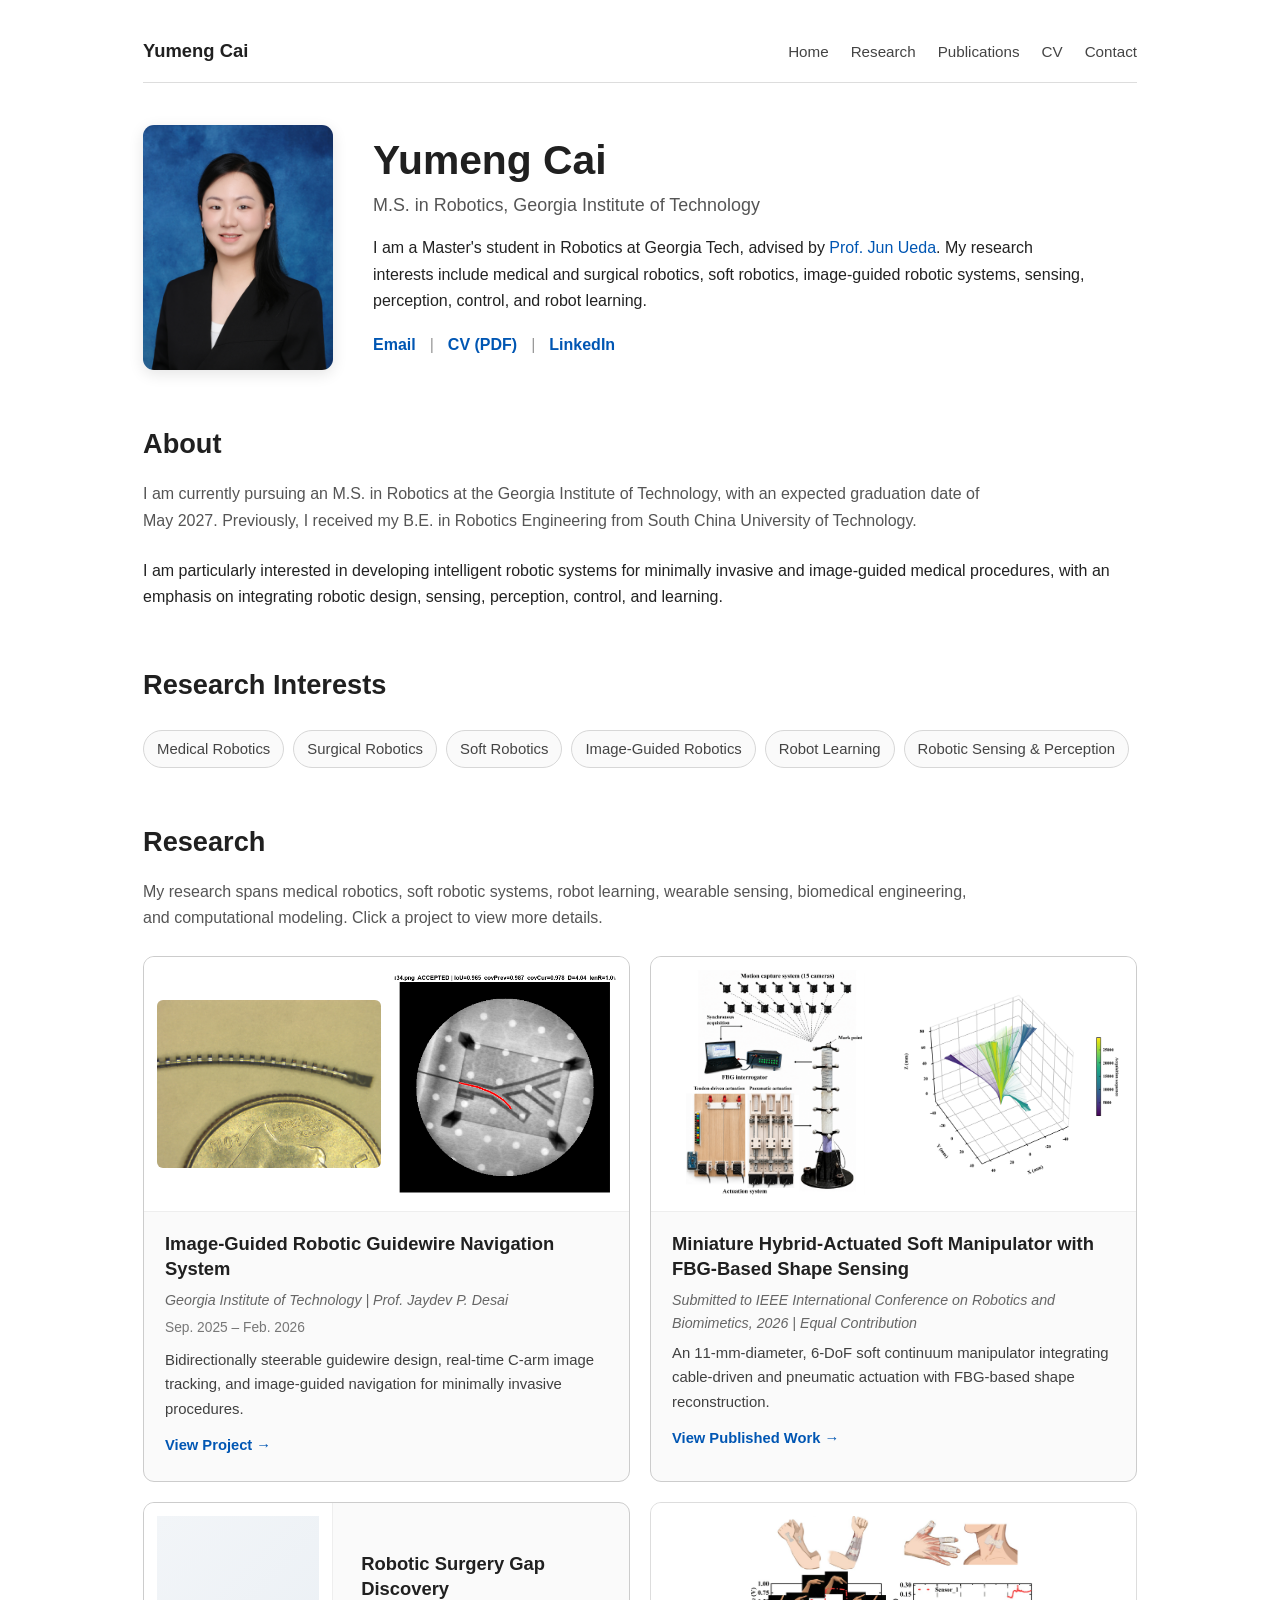
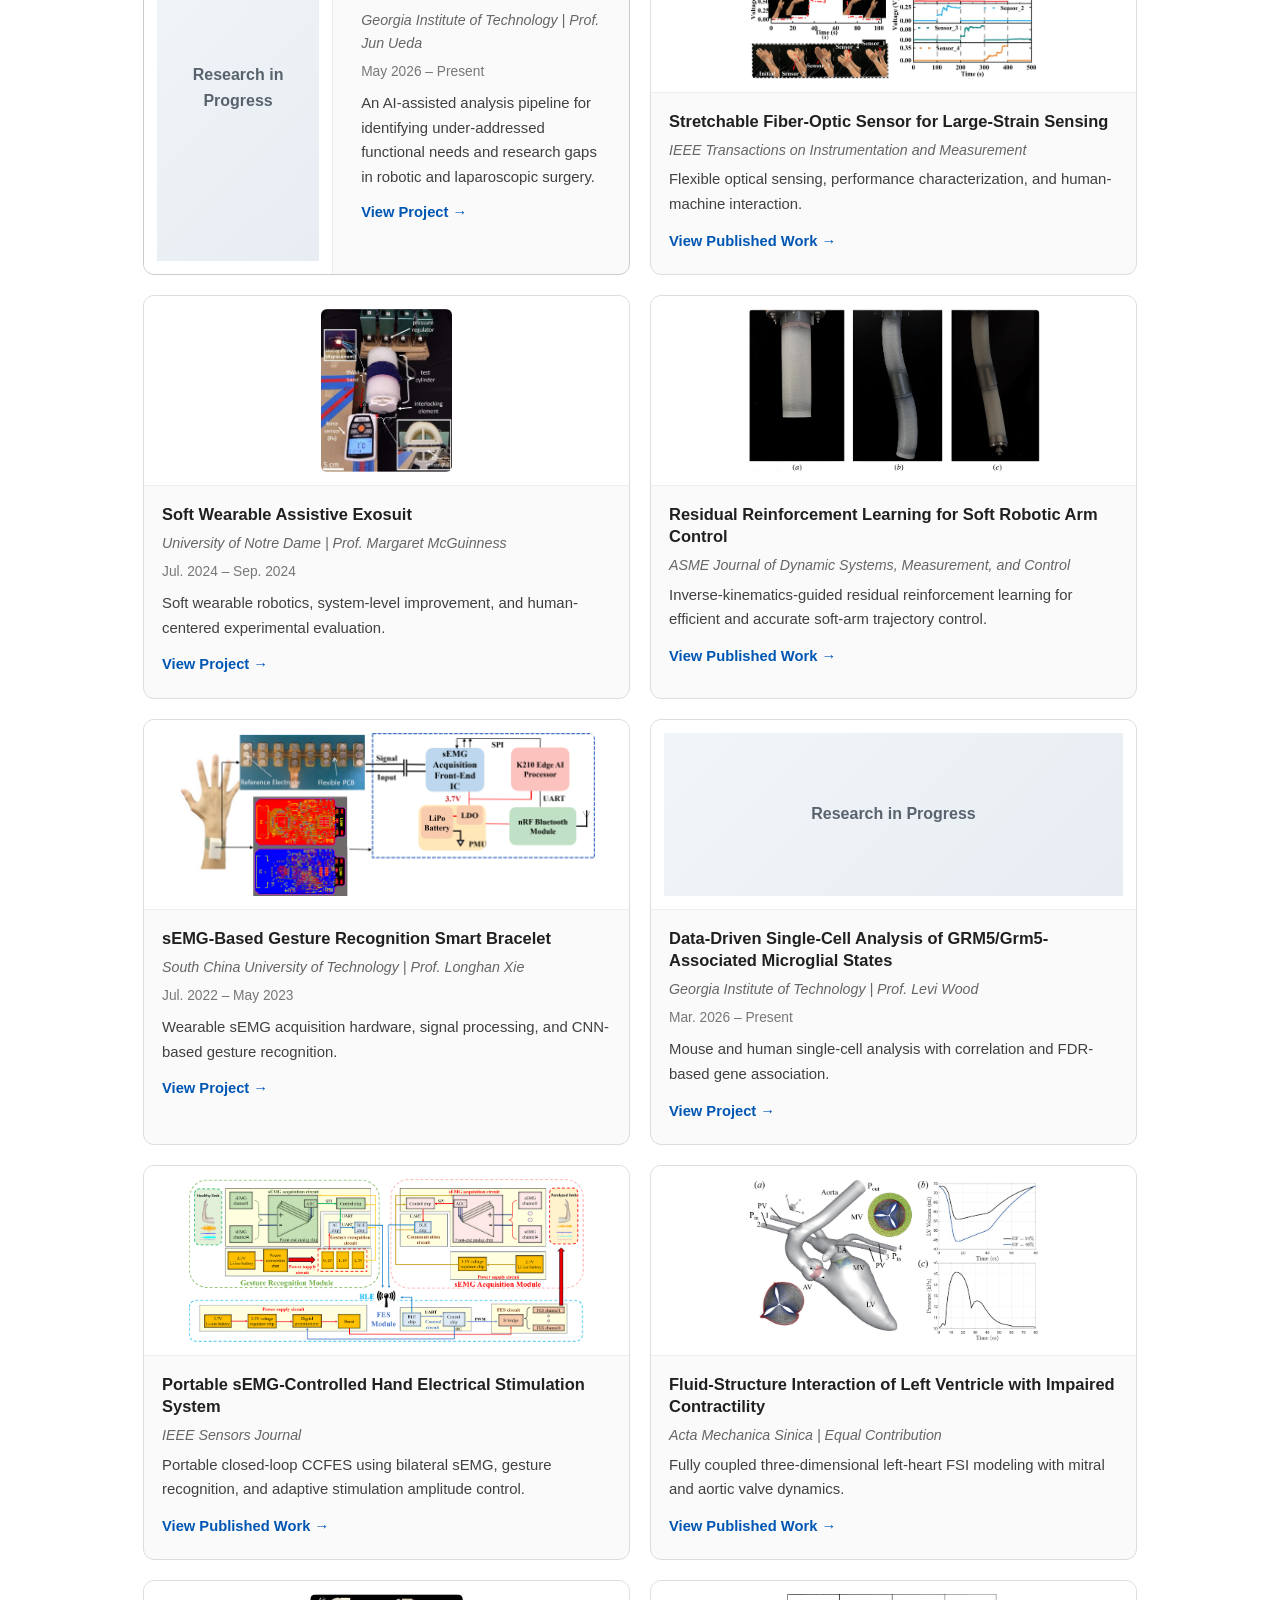
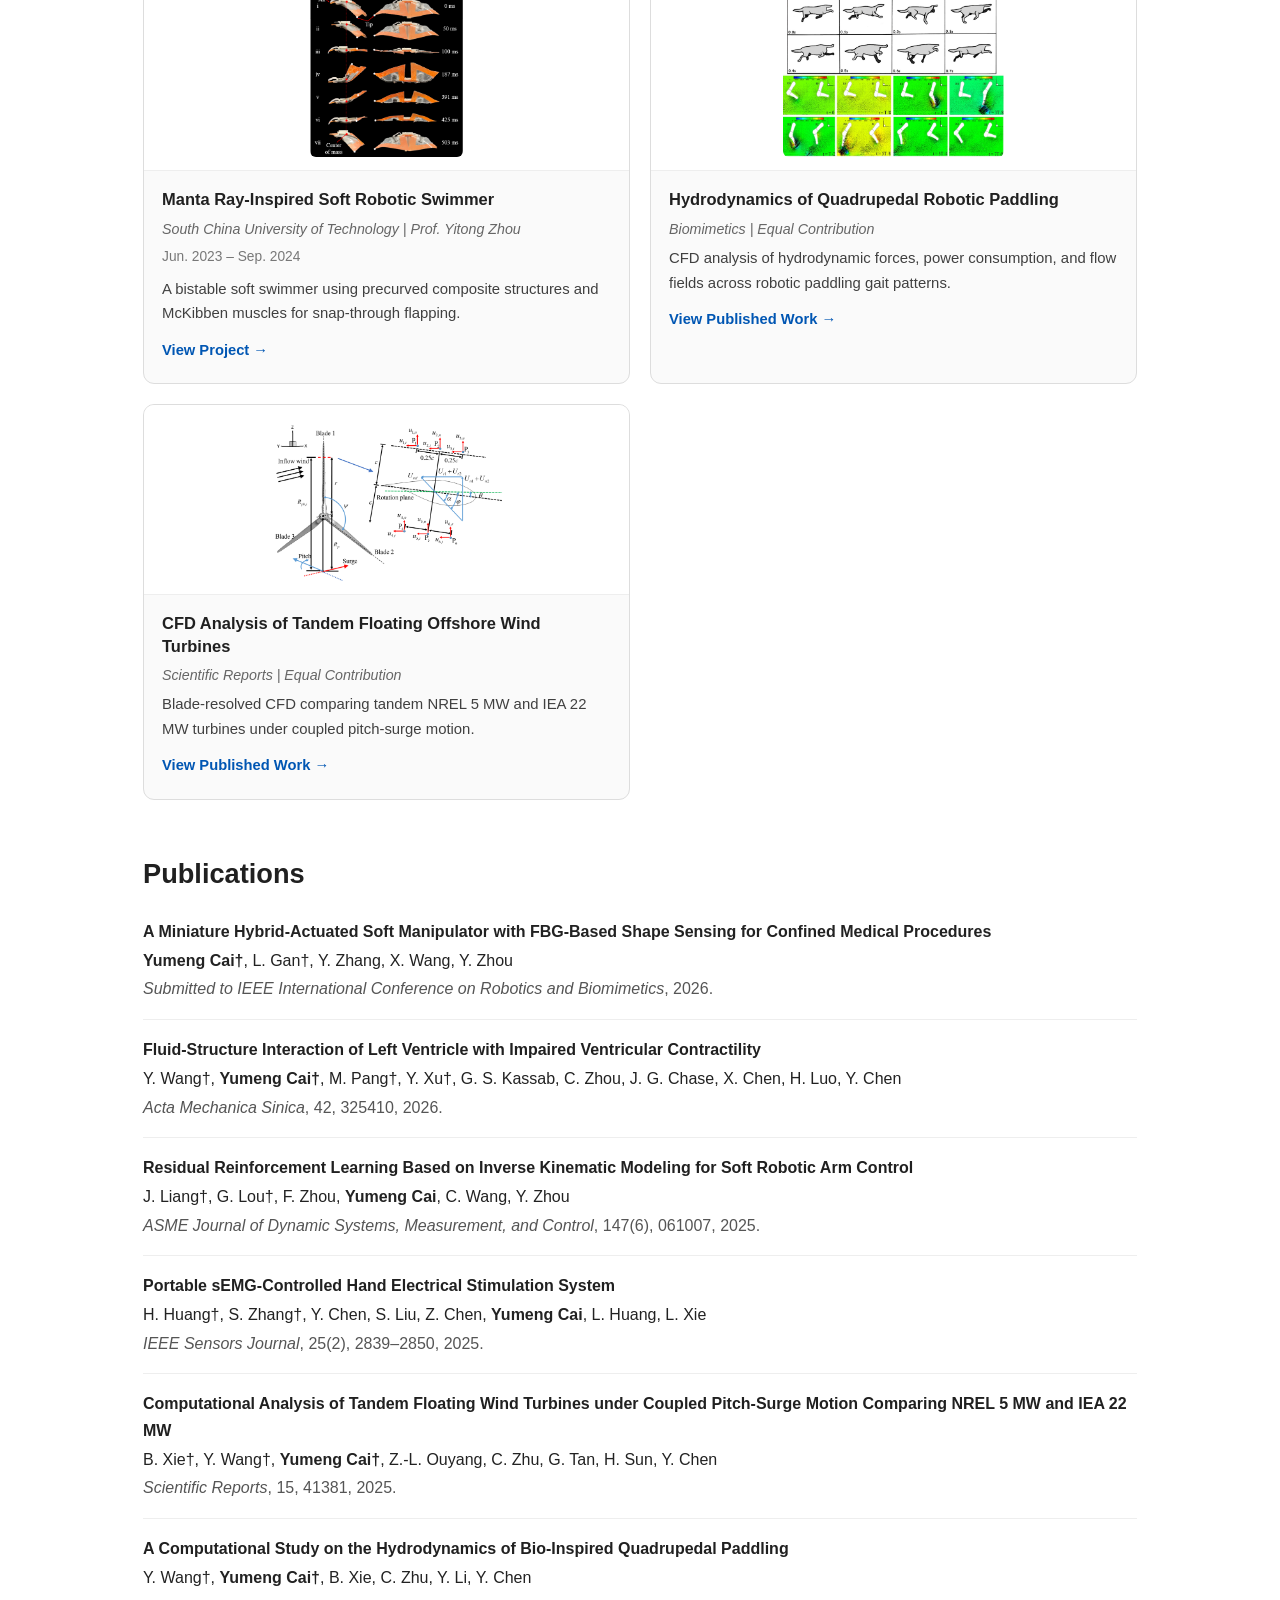
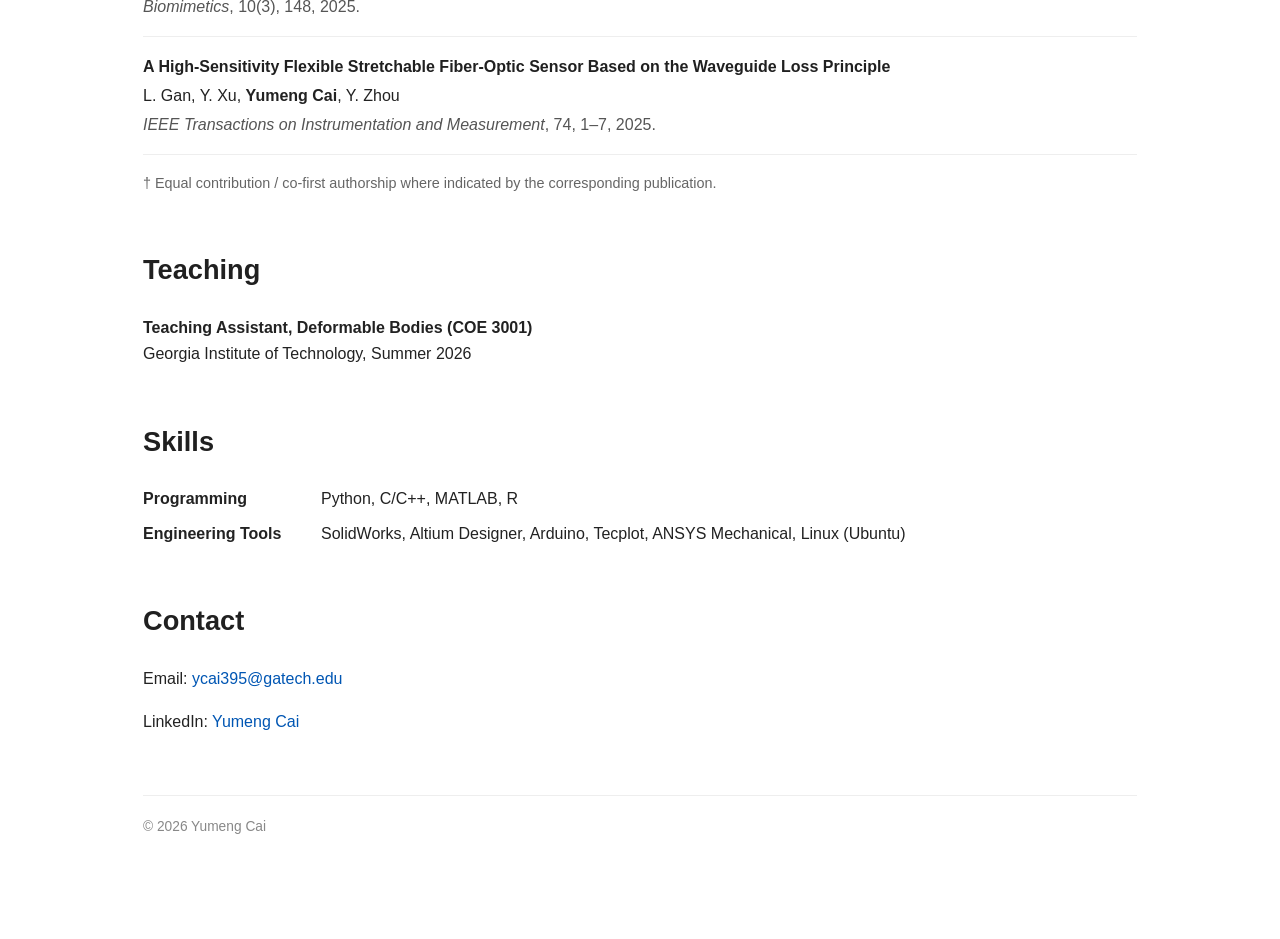
==== index.html @ a3452a79 "Add Jun Ueda advisor link to homepage" ====
<!DOCTYPE html>
<html lang="en">
<head>
  <meta charset="UTF-8">
  <meta name="viewport" content="width=device-width, initial-scale=1.0">
  <meta name="description" content="Yumeng Cai - M.S. student in Robotics at Georgia Institute of Technology. Research in medical robotics, surgical robotics, soft robotics, image-guided systems, sensing, and robot learning.">
  <title>Yumeng Cai</title>
  <style>
    * { box-sizing: border-box; }
    html { scroll-behavior: smooth; }
    body { font-family: Arial, Helvetica, sans-serif; max-width: 1050px; margin: 0 auto; padding: 36px 28px 70px; line-height: 1.65; color: #222; background: #ffffff; }
    h1, h2, h3 { color: #202020; }
    h1 { font-size: 2.55rem; line-height: 1.15; margin: 0 0 7px; }
    h2 { font-size: 1.7rem; margin: 0 0 22px; }
    h3 { line-height: 1.35; }
    p { margin-top: 0; }
    a { color: #0056b3; text-decoration: none; }
    a:hover { text-decoration: underline; }
    .topbar { display: flex; justify-content: space-between; align-items: center; gap: 20px; padding-bottom: 16px; border-bottom: 1px solid #dddddd; }
    .site-name { color: #202020; font-size: 1.15rem; font-weight: 700; }
    .site-name:hover { text-decoration: none; }
    .topnav { display: flex; flex-wrap: wrap; gap: 22px; }
    .topnav a { color: #444; font-size: 0.95rem; font-weight: 500; }
    .hero { display: flex; align-items: center; gap: 40px; margin: 42px 0 50px; }
    .hero-photo { flex: 0 0 190px; }
    .hero-photo img { display: block; width: 190px; height: 245px; object-fit: cover; object-position: center top; border-radius: 11px; box-shadow: 0 4px 15px rgba(0,0,0,0.11); }
    .hero-content { flex: 1; }
    .subtitle { margin: 0 0 15px; color: #555; font-size: 1.12rem; }
    .hero-intro { max-width: 720px; margin-bottom: 18px; }
    .hero-links { display: flex; flex-wrap: wrap; align-items: center; gap: 7px 14px; }
    .hero-links a { font-weight: 600; }
    .separator { color: #999; }
    .section { margin-top: 52px; }
    .section-note { max-width: 850px; margin-top: -8px; margin-bottom: 24px; color: #555; }
    .interest-list { display: flex; flex-wrap: wrap; gap: 9px; }
    .interest { padding: 6px 13px; border: 1px solid #d7d7d7; border-radius: 20px; background: #fafafa; color: #444; font-size: 0.93rem; }
    .research-grid { display: grid; grid-template-columns: repeat(2, minmax(0, 1fr)); gap: 20px; }
    .project-link { display: block; color: inherit; text-decoration: none; }
    .project-link:hover { text-decoration: none; }
    .project-card { height: 100%; overflow: hidden; border: 1px solid #dddddd; border-radius: 11px; background: #fafafa; transition: transform 0.18s ease, box-shadow 0.18s ease; }
    .project-link:hover .project-card { transform: translateY(-4px); box-shadow: 0 8px 22px rgba(0,0,0,0.09); }
    .project-card.featured { border: 1.5px solid #cccccc; }
    .project-card.featured-wide { grid-column: 1 / -1; display: flex; min-height: 240px; }
    .project-image { height: 190px; padding: 13px; background: #ffffff; border-bottom: 1px solid #eeeeee; display: flex; align-items: center; justify-content: center; overflow: hidden; }
    .featured .project-image { height: 255px; }
    .featured-wide .project-image { flex: 0 0 39%; height: auto; min-height: 240px; border-bottom: none; border-right: 1px solid #eeeeee; }
    .project-image img { display: block; max-width: 100%; max-height: 100%; width: auto; height: auto; object-fit: contain; border-radius: 6px; }
    .project-image.double { gap: 12px; }
    .double-image { flex: 1 1 0; min-width: 0; height: 100%; display: flex; align-items: center; justify-content: center; overflow: hidden; }
    .double-image img { max-width: 100%; max-height: 100%; width: auto; height: auto; object-fit: contain; }
    .placeholder { width: 100%; height: 100%; display: flex; align-items: center; justify-content: center; text-align: center; padding: 26px; background: linear-gradient(135deg,#f2f5f8,#e7edf3); color: #59636e; font-weight: 600; }
    .project-content { padding: 17px 18px 20px; }
    .featured .project-content { padding: 20px 21px 22px; }
    .featured-wide .project-content { flex: 1; display: flex; flex-direction: column; justify-content: center; padding: 25px 28px; }
    .project-content h3 { margin: 0 0 7px; font-size: 1.03rem; }
    .featured .project-content h3 { font-size: 1.15rem; }
    .project-meta { margin-bottom: 5px; color: #666; font-size: 0.89rem; font-style: italic; }
    .project-date { margin-bottom: 8px; color: #777; font-size: 0.86rem; }
    .project-description { margin: 0 0 11px; color: #404040; font-size: 0.93rem; }
    .view-project { color: #0056b3; font-size: 0.92rem; font-weight: 600; }
    .publication { padding-bottom: 16px; margin-bottom: 17px; border-bottom: 1px solid #eeeeee; }
    .publication-title { font-weight: 600; }
    .publication-title a { color: #202020; }
    .publication-title a:hover { color: #0056b3; }
    .publication-authors { margin-top: 3px; }
    .publication-venue { margin-top: 2px; color: #555; }
    .publication-note { color: #666; font-size: 0.9rem; }
    .info-grid { display: grid; grid-template-columns: 160px 1fr; gap: 8px 18px; max-width: 830px; }
    .info-label { font-weight: 600; }
    footer { margin-top: 60px; padding: 20px 0 30px; border-top: 1px solid #eeeeee; color: #888; font-size: 0.86rem; }
    @media (max-width: 760px) {
      body { padding: 26px 17px 50px; }
      .topbar { flex-direction: column; align-items: flex-start; }
      .topnav { gap: 10px 17px; }
      .hero { flex-direction: column; gap: 22px; text-align: center; margin-top: 30px; }
      .hero-photo { flex: none; }
      .hero-photo img { width: 165px; height: 215px; margin: auto; }
      .hero-links, .interest-list { justify-content: center; }
      .research-grid { grid-template-columns: 1fr; }
      .project-card.featured-wide { grid-column: auto; display: block; }
      .project-image { height: 175px; }
      .featured .project-image { height: 215px; }
      .featured-wide .project-image { height: 215px; min-height: 0; border-right: none; border-bottom: 1px solid #eeeeee; }
      .featured-wide .project-content { padding: 20px 21px 22px; }
      .info-grid { grid-template-columns: 1fr; }
    }
  </style>
</head>
<body>
  <header class="topbar">
    <a class="site-name" href="index.html">Yumeng Cai</a>
    <nav class="topnav">
      <a href="index.html">Home</a><a href="#research">Research</a><a href="#publications">Publications</a><a href="Yumeng_Cai_CV.pdf" target="_blank">CV</a><a href="#contact">Contact</a>
    </nav>
  </header>

  <section class="hero">
    <div class="hero-photo"><img src="images/profile.jpg" alt="Yumeng Cai"></div>
    <div class="hero-content">
      <h1>Yumeng Cai</h1>
      <p class="subtitle">M.S. in Robotics, Georgia Institute of Technology</p>
      <p class="hero-intro">I am a Master's student in Robotics at Georgia Tech, advised by <a href="https://www.biorobotics.gatech.edu/wp/people/jun-ueda/" target="_blank" rel="noopener noreferrer">Prof. Jun Ueda</a>. My research interests include medical and surgical robotics, soft robotics, image-guided robotic systems, sensing, perception, control, and robot learning.</p>
      <div class="hero-links"><a href="mailto:ycai395@gatech.edu">Email</a><span class="separator">|</span><a href="Yumeng_Cai_CV.pdf" target="_blank">CV (PDF)</a><span class="separator">|</span><a href="https://www.linkedin.com/in/yumeng-cai-98382b378/" target="_blank">LinkedIn</a></div>
    </div>
  </section>

  <section class="section"><h2>About</h2><p class="section-note">I am currently pursuing an M.S. in Robotics at the Georgia Institute of Technology, with an expected graduation date of May 2027. Previously, I received my B.E. in Robotics Engineering from South China University of Technology.</p><p>I am particularly interested in developing intelligent robotic systems for minimally invasive and image-guided medical procedures, with an emphasis on integrating robotic design, sensing, perception, control, and learning.</p></section>

  <section class="section"><h2>Research Interests</h2><div class="interest-list"><span class="interest">Medical Robotics</span><span class="interest">Surgical Robotics</span><span class="interest">Soft Robotics</span><span class="interest">Image-Guided Robotics</span><span class="interest">Robot Learning</span><span class="interest">Robotic Sensing &amp; Perception</span></div></section>

  <section class="section" id="research">
    <h2>Research</h2>
    <p class="section-note">My research spans medical robotics, soft robotic systems, robot learning, wearable sensing, biomedical engineering, and computational modeling. Click a project to view more details.</p>
    <div class="research-grid">
      <a class="project-link" href="projects/guidewire.html"><article class="project-card featured"><div class="project-image double"><div class="double-image"><img src="images/guidewire2.png" alt="Robotic guidewire system"></div><div class="double-image"><img src="images/guidewire.png" alt="Image-based guidewire tracking"></div></div><div class="project-content"><h3>Image-Guided Robotic Guidewire Navigation System</h3><div class="project-meta">Georgia Institute of Technology | Prof. Jaydev P. Desai</div><div class="project-date">Sep. 2025 – Feb. 2026</div><p class="project-description">Bidirectionally steerable guidewire design, real-time C-arm image tracking, and image-guided navigation for minimally invasive procedures.</p><span class="view-project">View Project →</span></div></article></a>
      <a class="project-link" href="projects/soft-manipulator.html"><article class="project-card featured"><div class="project-image double"><div class="double-image"><img src="images/Actuation_system.png" alt="Soft manipulator system"></div><div class="double-image"><img src="images/ShapeRecon_workspace.png" alt="FBG shape reconstruction"></div></div><div class="project-content"><h3>Miniature Hybrid-Actuated Soft Manipulator with FBG-Based Shape Sensing</h3><div class="project-meta">Submitted to IEEE International Conference on Robotics and Biomimetics, 2026 | Equal Contribution</div><p class="project-description">An 11-mm-diameter, 6-DoF soft continuum manipulator integrating cable-driven and pneumatic actuation with FBG-based shape reconstruction.</p><span class="view-project">View Published Work →</span></div></article></a>
      <a class="project-link" href="projects/gap-discovery.html"><article class="project-card featured featured-wide"><div class="project-image"><div class="placeholder">Research in Progress</div></div><div class="project-content"><h3>Robotic Surgery Gap Discovery</h3><div class="project-meta">Georgia Institute of Technology | Prof. Jun Ueda</div><div class="project-date">May 2026 – Present</div><p class="project-description">An AI-assisted analysis pipeline for identifying under-addressed functional needs and research gaps in robotic and laparoscopic surgery.</p><span class="view-project">View Project →</span></div></article></a>
      <a class="project-link" href="projects/fiber-sensor.html"><article class="project-card"><div class="project-image"><img src="images/fiber_sensor.jpg" alt="Stretchable fiber optic sensor"></div><div class="project-content"><h3>Stretchable Fiber-Optic Sensor for Large-Strain Sensing</h3><div class="project-meta">IEEE Transactions on Instrumentation and Measurement</div><p class="project-description">Flexible optical sensing, performance characterization, and human-machine interaction.</p><span class="view-project">View Published Work →</span></div></article></a>
      <a class="project-link" href="projects/exosuit.html"><article class="project-card"><div class="project-image"><img src="images/exosuit.jpg" alt="Soft wearable assistive exosuit"></div><div class="project-content"><h3>Soft Wearable Assistive Exosuit</h3><div class="project-meta">University of Notre Dame | Prof. Margaret McGuinness</div><div class="project-date">Jul. 2024 – Sep. 2024</div><p class="project-description">Soft wearable robotics, system-level improvement, and human-centered experimental evaluation.</p><span class="view-project">View Project →</span></div></article></a>
      <a class="project-link" href="projects/residual-rl-soft-arm.html"><article class="project-card"><div class="project-image"><img src="images/rrl_soft_arm_robot.png" alt="Soft robotic arm"></div><div class="project-content"><h3>Residual Reinforcement Learning for Soft Robotic Arm Control</h3><div class="project-meta">ASME Journal of Dynamic Systems, Measurement, and Control</div><p class="project-description">Inverse-kinematics-guided residual reinforcement learning for efficient and accurate soft-arm trajectory control.</p><span class="view-project">View Published Work →</span></div></article></a>
      <a class="project-link" href="projects/semg.html"><article class="project-card"><div class="project-image"><img src="images/sEMG.png" alt="sEMG gesture recognition bracelet"></div><div class="project-content"><h3>sEMG-Based Gesture Recognition Smart Bracelet</h3><div class="project-meta">South China University of Technology | Prof. Longhan Xie</div><div class="project-date">Jul. 2022 – May 2023</div><p class="project-description">Wearable sEMG acquisition hardware, signal processing, and CNN-based gesture recognition.</p><span class="view-project">View Project →</span></div></article></a>
      <a class="project-link" href="projects/single-cell.html"><article class="project-card"><div class="project-image"><div class="placeholder">Research in Progress</div></div><div class="project-content"><h3>Data-Driven Single-Cell Analysis of GRM5/Grm5-Associated Microglial States</h3><div class="project-meta">Georgia Institute of Technology | Prof. Levi Wood</div><div class="project-date">Mar. 2026 – Present</div><p class="project-description">Mouse and human single-cell analysis with correlation and FDR-based gene association.</p><span class="view-project">View Project →</span></div></article></a>
      <a class="project-link" href="projects/semg-fes.html"><article class="project-card"><div class="project-image"><img src="images/semg_fes_system_architecture.png" alt="Portable sEMG controlled FES system"></div><div class="project-content"><h3>Portable sEMG-Controlled Hand Electrical Stimulation System</h3><div class="project-meta">IEEE Sensors Journal</div><p class="project-description">Portable closed-loop CCFES using bilateral sEMG, gesture recognition, and adaptive stimulation amplitude control.</p><span class="view-project">View Published Work →</span></div></article></a>
      <a class="project-link" href="projects/left-ventricle-fsi.html"><article class="project-card"><div class="project-image"><img src="images/lv_fsi_model.png" alt="Left heart fluid-structure interaction model"></div><div class="project-content"><h3>Fluid-Structure Interaction of Left Ventricle with Impaired Contractility</h3><div class="project-meta">Acta Mechanica Sinica | Equal Contribution</div><p class="project-description">Fully coupled three-dimensional left-heart FSI modeling with mitral and aortic valve dynamics.</p><span class="view-project">View Published Work →</span></div></article></a>
      <a class="project-link" href="projects/manta-ray.html"><article class="project-card"><div class="project-image"><img src="images/manta_ray.png" alt="Manta ray inspired soft robotic swimmer"></div><div class="project-content"><h3>Manta Ray-Inspired Soft Robotic Swimmer</h3><div class="project-meta">South China University of Technology | Prof. Yitong Zhou</div><div class="project-date">Jun. 2023 – Sep. 2024</div><p class="project-description">A bistable soft swimmer using precurved composite structures and McKibben muscles for snap-through flapping.</p><span class="view-project">View Project →</span></div></article></a>
      <a class="project-link" href="projects/quadrupedal.html"><article class="project-card"><div class="project-image"><img src="images/quadrupedal_paddling.jpg" alt="Quadrupedal robotic paddling"></div><div class="project-content"><h3>Hydrodynamics of Quadrupedal Robotic Paddling</h3><div class="project-meta">Biomimetics | Equal Contribution</div><p class="project-description">CFD analysis of hydrodynamic forces, power consumption, and flow fields across robotic paddling gait patterns.</p><span class="view-project">View Published Work →</span></div></article></a>
      <a class="project-link" href="projects/tandem-wind-turbines.html"><article class="project-card"><div class="project-image"><img src="images/wind_turbines_pitch_surge_schematic.png" alt="Floating wind turbine pitch surge motion"></div><div class="project-content"><h3>CFD Analysis of Tandem Floating Offshore Wind Turbines</h3><div class="project-meta">Scientific Reports | Equal Contribution</div><p class="project-description">Blade-resolved CFD comparing tandem NREL 5 MW and IEA 22 MW turbines under coupled pitch-surge motion.</p><span class="view-project">View Published Work →</span></div></article></a>
    </div>
  </section>

  <section class="section" id="publications">
    <h2>Publications</h2>
    <div class="publication"><div class="publication-title">A Miniature Hybrid-Actuated Soft Manipulator with FBG-Based Shape Sensing for Confined Medical Procedures</div><div class="publication-authors"><strong>Yumeng Cai†</strong>, L. Gan†, Y. Zhang, X. Wang, Y. Zhou</div><div class="publication-venue"><i>Submitted to IEEE International Conference on Robotics and Biomimetics</i>, 2026.</div></div>
    <div class="publication"><div class="publication-title"><a href="https://doi.org/10.1007/s10409-025-25410-x" target="_blank" rel="noopener noreferrer">Fluid-Structure Interaction of Left Ventricle with Impaired Ventricular Contractility</a></div><div class="publication-authors">Y. Wang†, <strong>Yumeng Cai†</strong>, M. Pang†, Y. Xu†, G. S. Kassab, C. Zhou, J. G. Chase, X. Chen, H. Luo, Y. Chen</div><div class="publication-venue"><i>Acta Mechanica Sinica</i>, 42, 325410, 2026.</div></div>
    <div class="publication"><div class="publication-title"><a href="https://doi.org/10.1115/1.4068880" target="_blank" rel="noopener noreferrer">Residual Reinforcement Learning Based on Inverse Kinematic Modeling for Soft Robotic Arm Control</a></div><div class="publication-authors">J. Liang†, G. Lou†, F. Zhou, <strong>Yumeng Cai</strong>, C. Wang, Y. Zhou</div><div class="publication-venue"><i>ASME Journal of Dynamic Systems, Measurement, and Control</i>, 147(6), 061007, 2025.</div></div>
    <div class="publication"><div class="publication-title"><a href="https://doi.org/10.1109/JSEN.2024.3506788" target="_blank" rel="noopener noreferrer">Portable sEMG-Controlled Hand Electrical Stimulation System</a></div><div class="publication-authors">H. Huang†, S. Zhang†, Y. Chen, S. Liu, Z. Chen, <strong>Yumeng Cai</strong>, L. Huang, L. Xie</div><div class="publication-venue"><i>IEEE Sensors Journal</i>, 25(2), 2839–2850, 2025.</div></div>
    <div class="publication"><div class="publication-title"><a href="https://doi.org/10.1038/s41598-025-25241-8" target="_blank" rel="noopener noreferrer">Computational Analysis of Tandem Floating Wind Turbines under Coupled Pitch-Surge Motion Comparing NREL 5 MW and IEA 22 MW</a></div><div class="publication-authors">B. Xie†, Y. Wang†, <strong>Yumeng Cai†</strong>, Z.-L. Ouyang, C. Zhu, G. Tan, H. Sun, Y. Chen</div><div class="publication-venue"><i>Scientific Reports</i>, 15, 41381, 2025.</div></div>
    <div class="publication"><div class="publication-title"><a href="https://doi.org/10.3390/biomimetics10030148" target="_blank" rel="noopener noreferrer">A Computational Study on the Hydrodynamics of Bio-Inspired Quadrupedal Paddling</a></div><div class="publication-authors">Y. Wang†, <strong>Yumeng Cai†</strong>, B. Xie, C. Zhu, Y. Li, Y. Chen</div><div class="publication-venue"><i>Biomimetics</i>, 10(3), 148, 2025.</div></div>
    <div class="publication"><div class="publication-title"><a href="https://doi.org/10.1109/TIM.2024.3522407" target="_blank" rel="noopener noreferrer">A High-Sensitivity Flexible Stretchable Fiber-Optic Sensor Based on the Waveguide Loss Principle</a></div><div class="publication-authors">L. Gan, Y. Xu, <strong>Yumeng Cai</strong>, Y. Zhou</div><div class="publication-venue"><i>IEEE Transactions on Instrumentation and Measurement</i>, 74, 1–7, 2025.</div></div>
    <p class="publication-note">† Equal contribution / co-first authorship where indicated by the corresponding publication.</p>
  </section>

  <section class="section"><h2>Teaching</h2><p><strong>Teaching Assistant, Deformable Bodies (COE 3001)</strong><br>Georgia Institute of Technology, Summer 2026</p></section>
  <section class="section"><h2>Skills</h2><div class="info-grid"><div class="info-label">Programming</div><div>Python, C/C++, MATLAB, R</div><div class="info-label">Engineering Tools</div><div>SolidWorks, Altium Designer, Arduino, Tecplot, ANSYS Mechanical, Linux (Ubuntu)</div></div></section>
  <section class="section" id="contact"><h2>Contact</h2><p>Email: <a href="mailto:ycai395@gatech.edu">ycai395@gatech.edu</a></p><p>LinkedIn: <a href="https://www.linkedin.com/in/yumeng-cai-98382b378/" target="_blank">Yumeng Cai</a></p></section>
  <footer>© 2026 Yumeng Cai</footer>
</body>
</html>
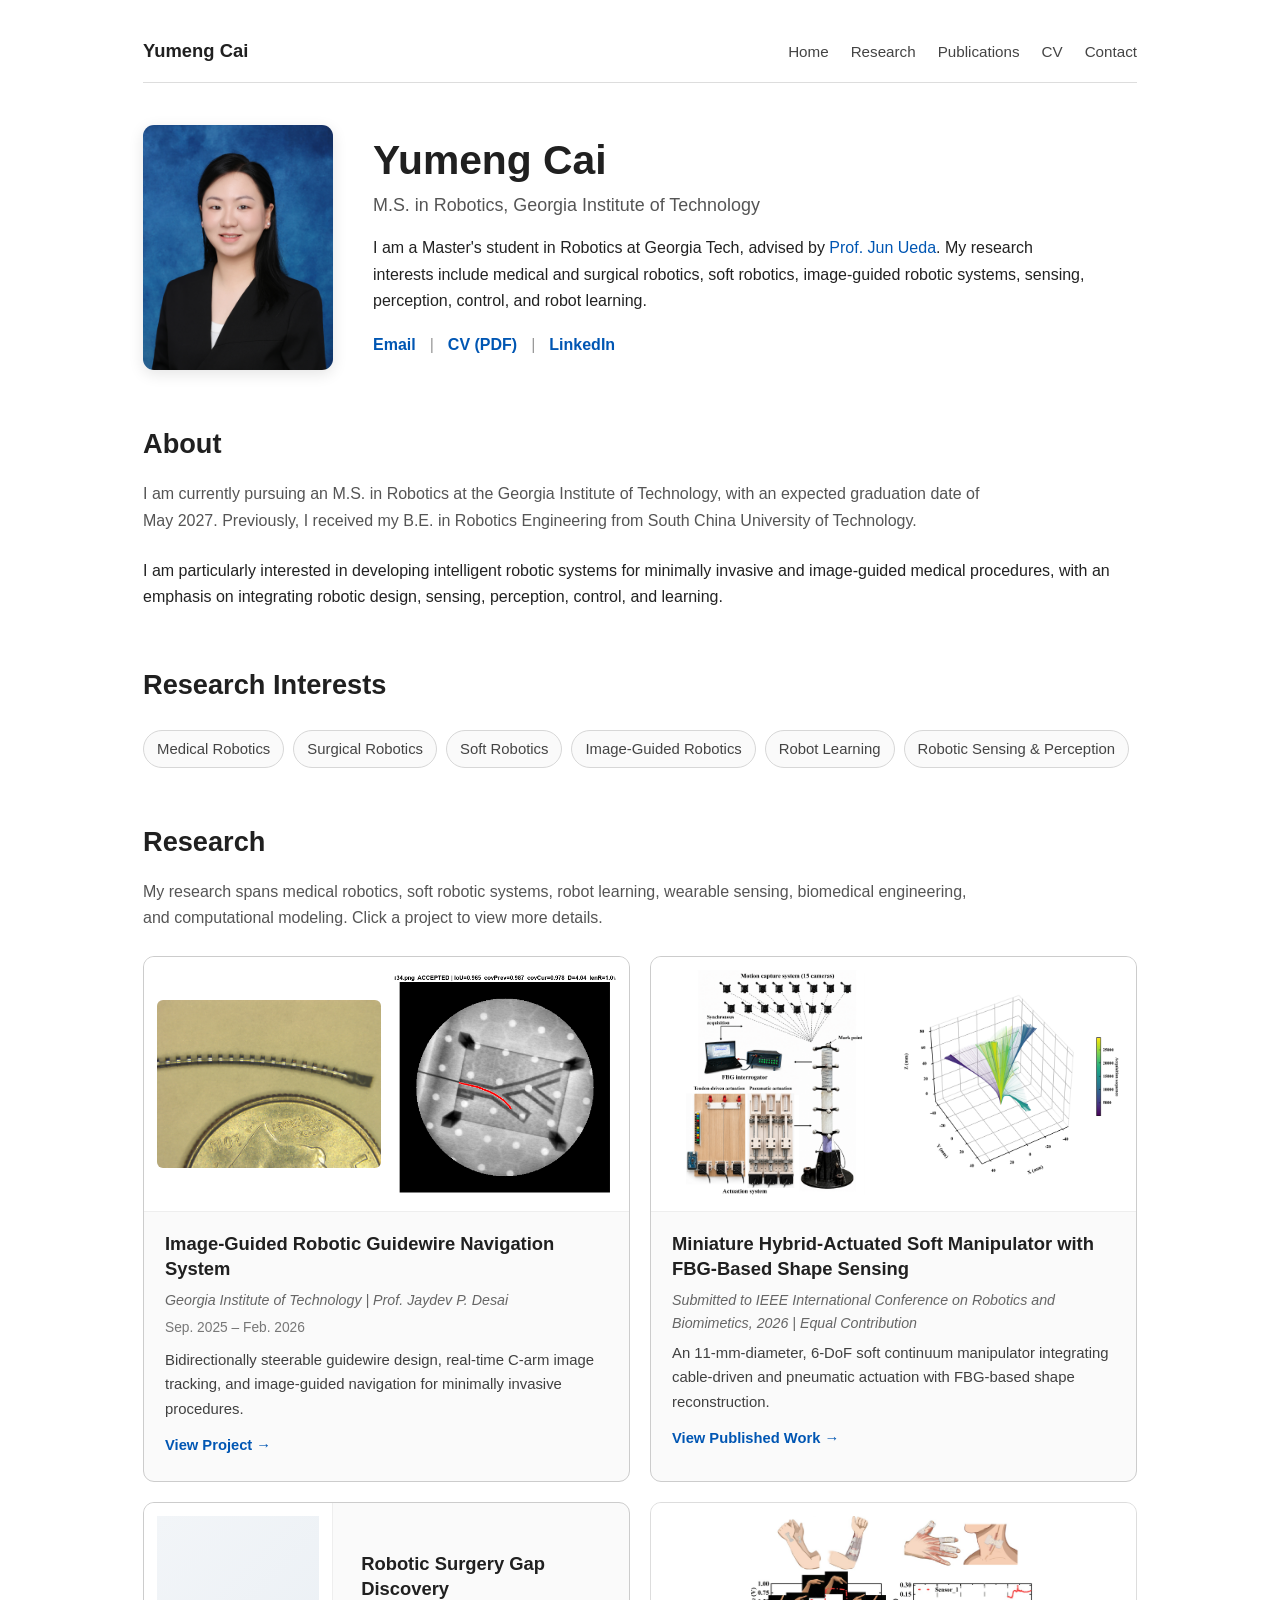
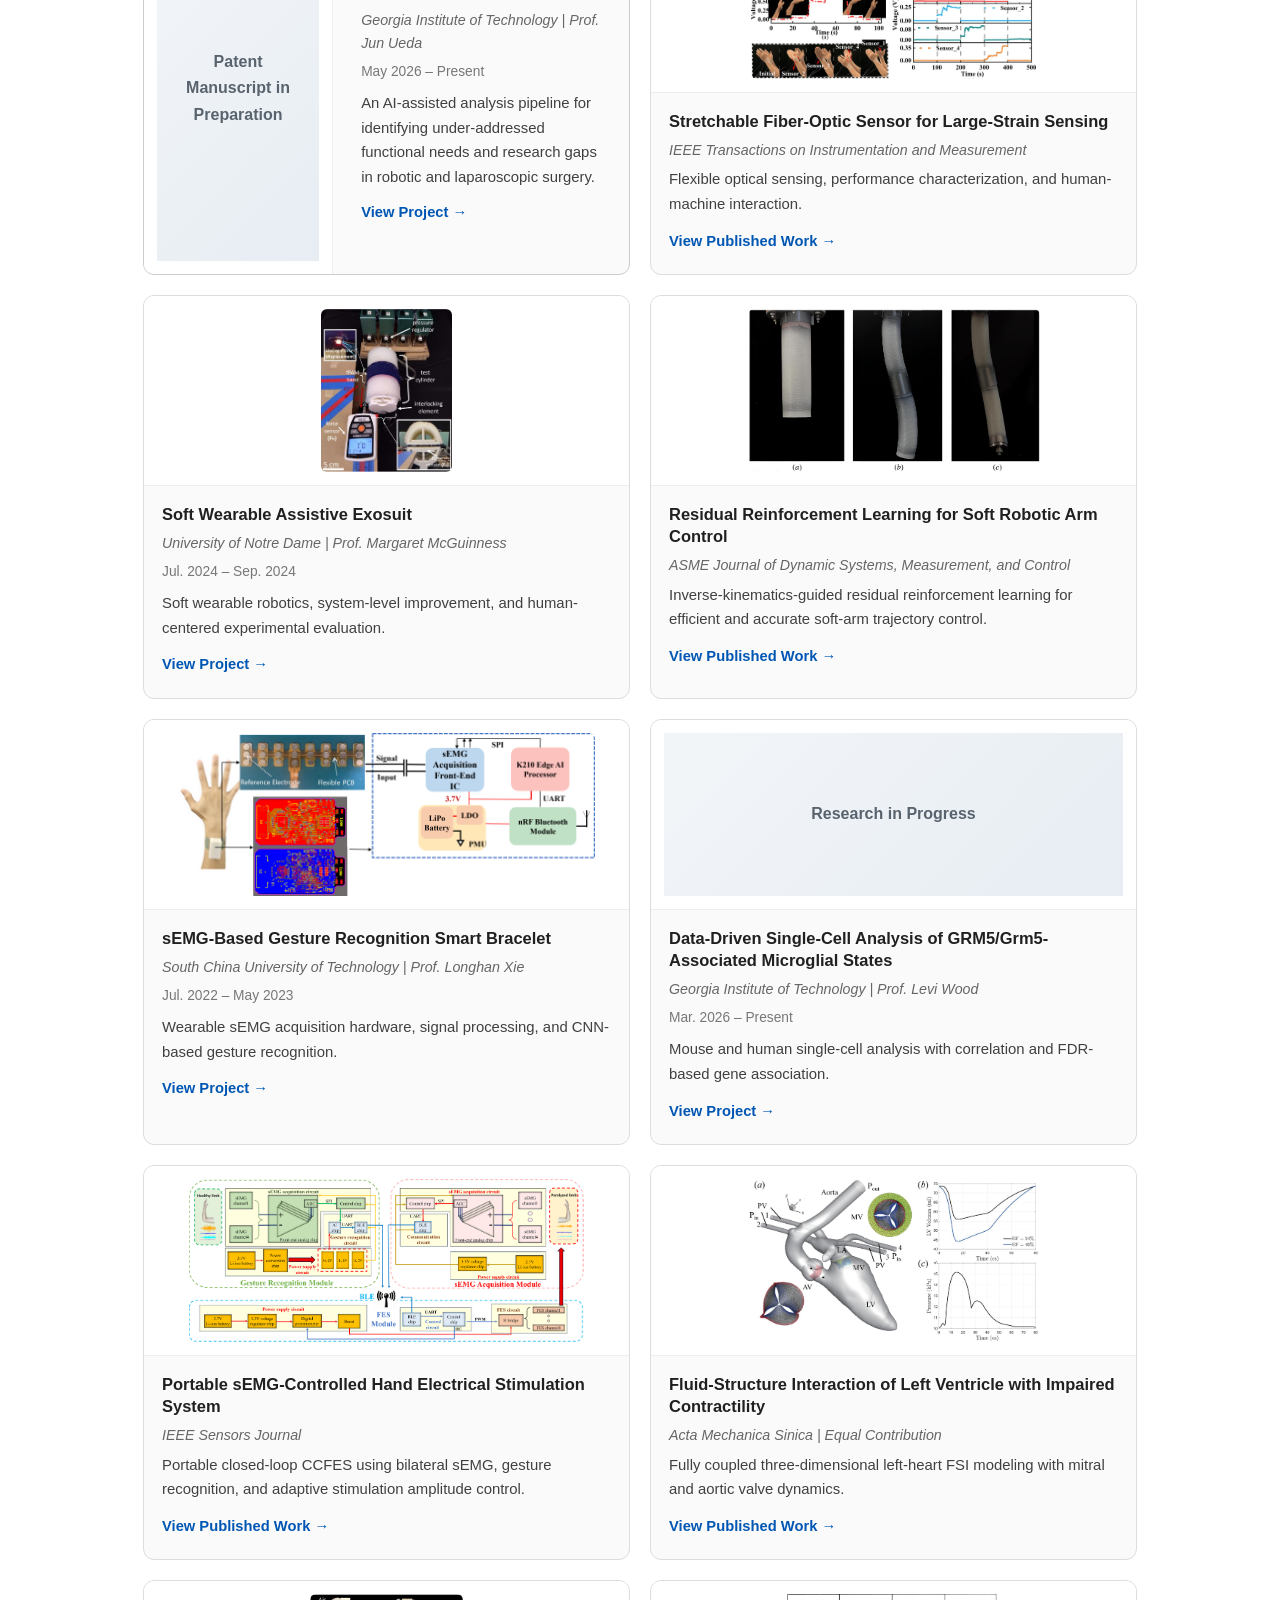
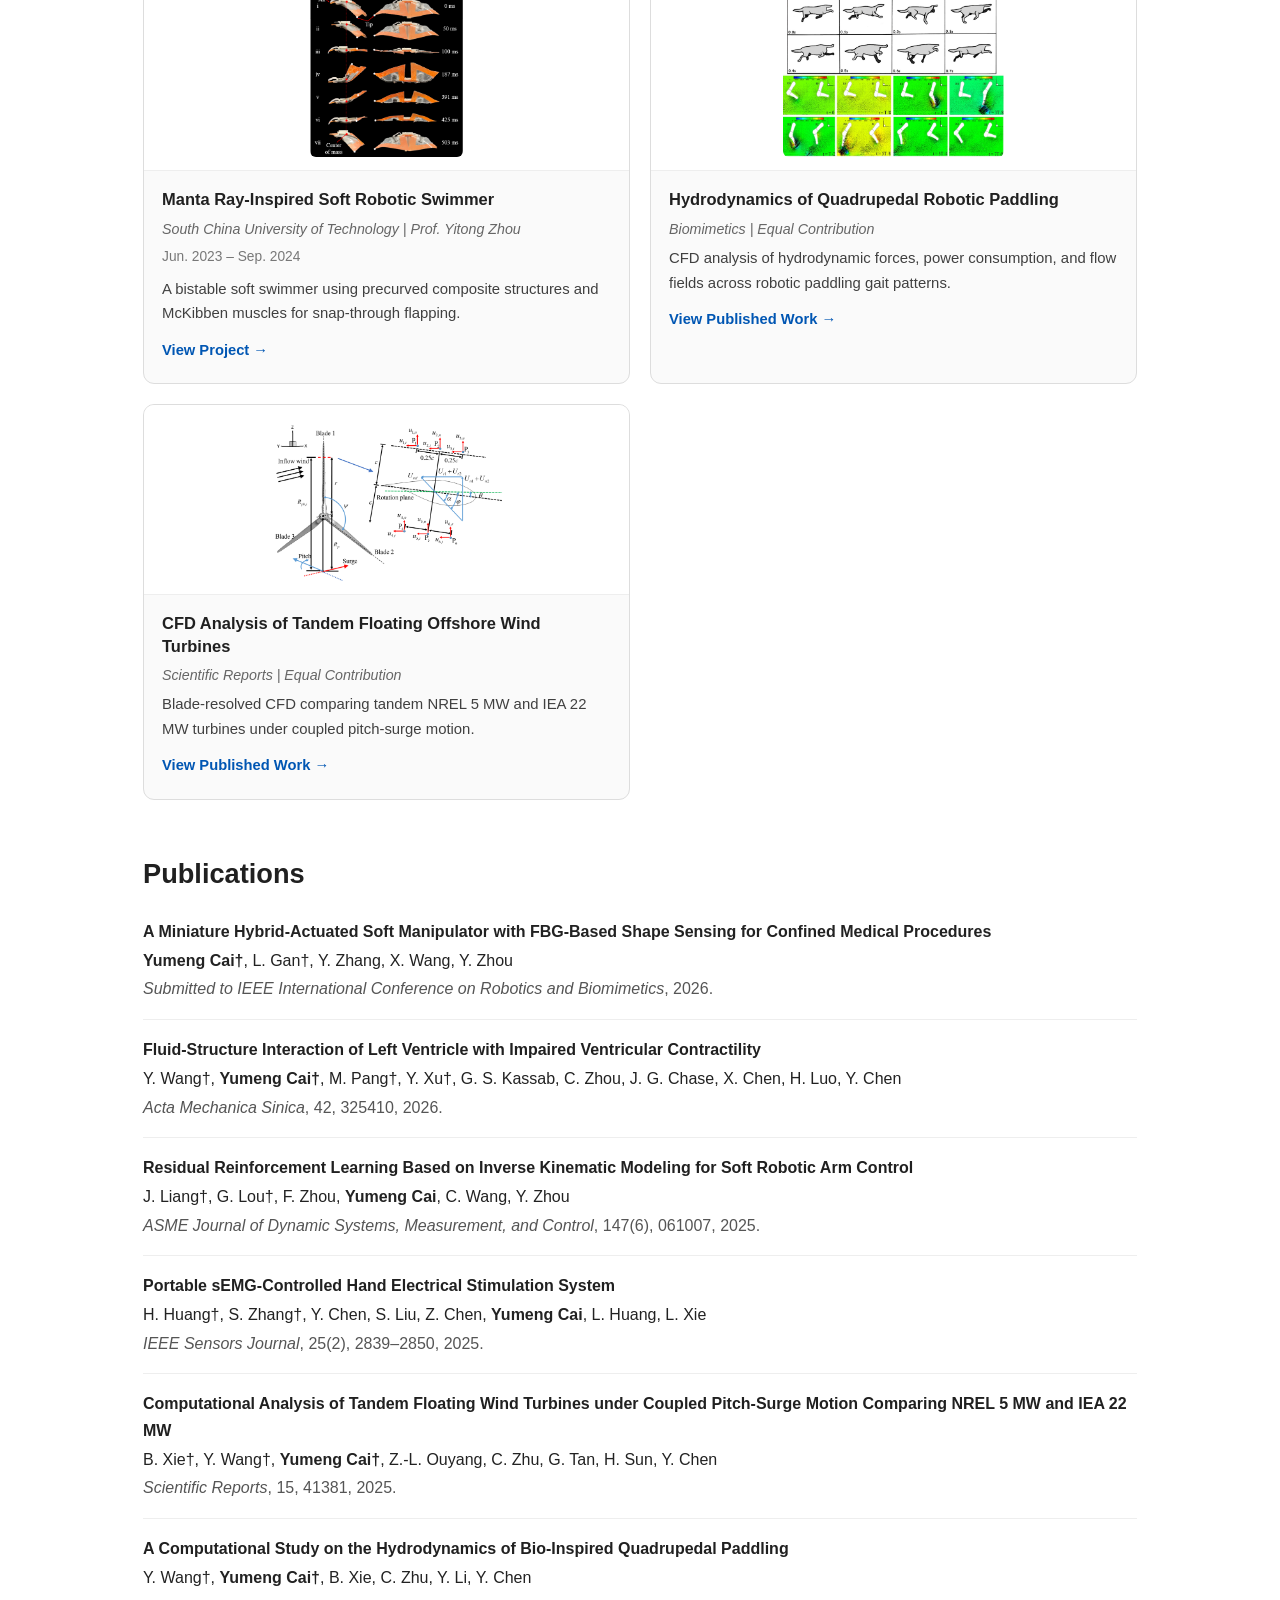
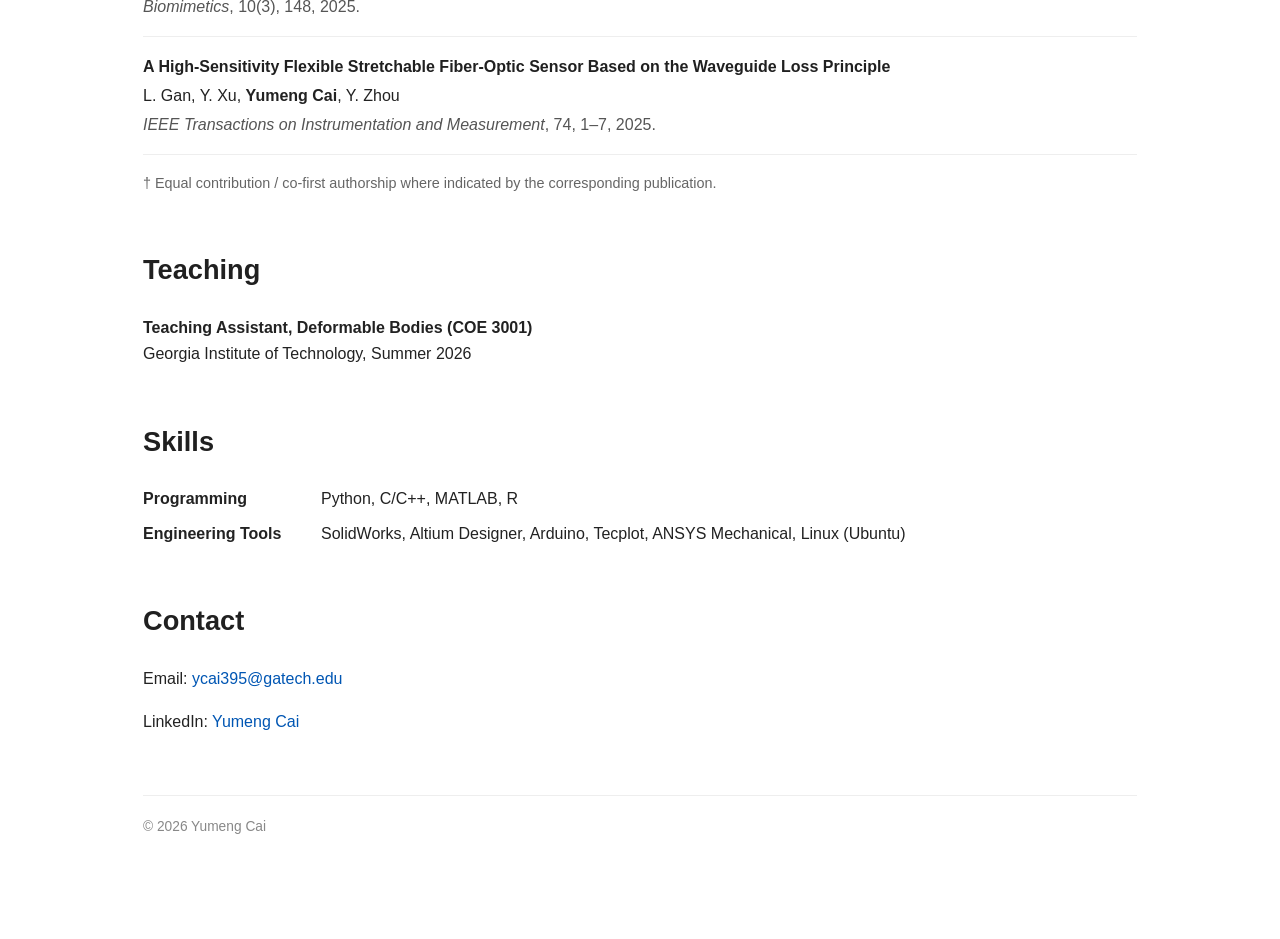
==== commit 0f4bd2ab: "Mark GapFinder patent manuscript in preparation" ====
--- a/index.html
+++ b/index.html
@@ -114,7 +114,7 @@
     <div class="research-grid">
       <a class="project-link" href="projects/guidewire.html"><article class="project-card featured"><div class="project-image double"><div class="double-image"><img src="images/guidewire2.png" alt="Robotic guidewire system"></div><div class="double-image"><img src="images/guidewire.png" alt="Image-based guidewire tracking"></div></div><div class="project-content"><h3>Image-Guided Robotic Guidewire Navigation System</h3><div class="project-meta">Georgia Institute of Technology | Prof. Jaydev P. Desai</div><div class="project-date">Sep. 2025 – Feb. 2026</div><p class="project-description">Bidirectionally steerable guidewire design, real-time C-arm image tracking, and image-guided navigation for minimally invasive procedures.</p><span class="view-project">View Project →</span></div></article></a>
       <a class="project-link" href="projects/soft-manipulator.html"><article class="project-card featured"><div class="project-image double"><div class="double-image"><img src="images/Actuation_system.png" alt="Soft manipulator system"></div><div class="double-image"><img src="images/ShapeRecon_workspace.png" alt="FBG shape reconstruction"></div></div><div class="project-content"><h3>Miniature Hybrid-Actuated Soft Manipulator with FBG-Based Shape Sensing</h3><div class="project-meta">Submitted to IEEE International Conference on Robotics and Biomimetics, 2026 | Equal Contribution</div><p class="project-description">An 11-mm-diameter, 6-DoF soft continuum manipulator integrating cable-driven and pneumatic actuation with FBG-based shape reconstruction.</p><span class="view-project">View Published Work →</span></div></article></a>
-      <a class="project-link" href="projects/gap-discovery.html"><article class="project-card featured featured-wide"><div class="project-image"><div class="placeholder">Research in Progress</div></div><div class="project-content"><h3>Robotic Surgery Gap Discovery</h3><div class="project-meta">Georgia Institute of Technology | Prof. Jun Ueda</div><div class="project-date">May 2026 – Present</div><p class="project-description">An AI-assisted analysis pipeline for identifying under-addressed functional needs and research gaps in robotic and laparoscopic surgery.</p><span class="view-project">View Project →</span></div></article></a>
+      <a class="project-link" href="projects/gap-discovery.html"><article class="project-card featured featured-wide"><div class="project-image"><div class="placeholder">Patent Manuscript in Preparation</div></div><div class="project-content"><h3>Robotic Surgery Gap Discovery</h3><div class="project-meta">Georgia Institute of Technology | Prof. Jun Ueda</div><div class="project-date">May 2026 – Present</div><p class="project-description">An AI-assisted analysis pipeline for identifying under-addressed functional needs and research gaps in robotic and laparoscopic surgery.</p><span class="view-project">View Project →</span></div></article></a>
       <a class="project-link" href="projects/fiber-sensor.html"><article class="project-card"><div class="project-image"><img src="images/fiber_sensor.jpg" alt="Stretchable fiber optic sensor"></div><div class="project-content"><h3>Stretchable Fiber-Optic Sensor for Large-Strain Sensing</h3><div class="project-meta">IEEE Transactions on Instrumentation and Measurement</div><p class="project-description">Flexible optical sensing, performance characterization, and human-machine interaction.</p><span class="view-project">View Published Work →</span></div></article></a>
       <a class="project-link" href="projects/exosuit.html"><article class="project-card"><div class="project-image"><img src="images/exosuit.jpg" alt="Soft wearable assistive exosuit"></div><div class="project-content"><h3>Soft Wearable Assistive Exosuit</h3><div class="project-meta">University of Notre Dame | Prof. Margaret McGuinness</div><div class="project-date">Jul. 2024 – Sep. 2024</div><p class="project-description">Soft wearable robotics, system-level improvement, and human-centered experimental evaluation.</p><span class="view-project">View Project →</span></div></article></a>
       <a class="project-link" href="projects/residual-rl-soft-arm.html"><article class="project-card"><div class="project-image"><img src="images/rrl_soft_arm_robot.png" alt="Soft robotic arm"></div><div class="project-content"><h3>Residual Reinforcement Learning for Soft Robotic Arm Control</h3><div class="project-meta">ASME Journal of Dynamic Systems, Measurement, and Control</div><p class="project-description">Inverse-kinematics-guided residual reinforcement learning for efficient and accurate soft-arm trajectory control.</p><span class="view-project">View Published Work →</span></div></article></a>
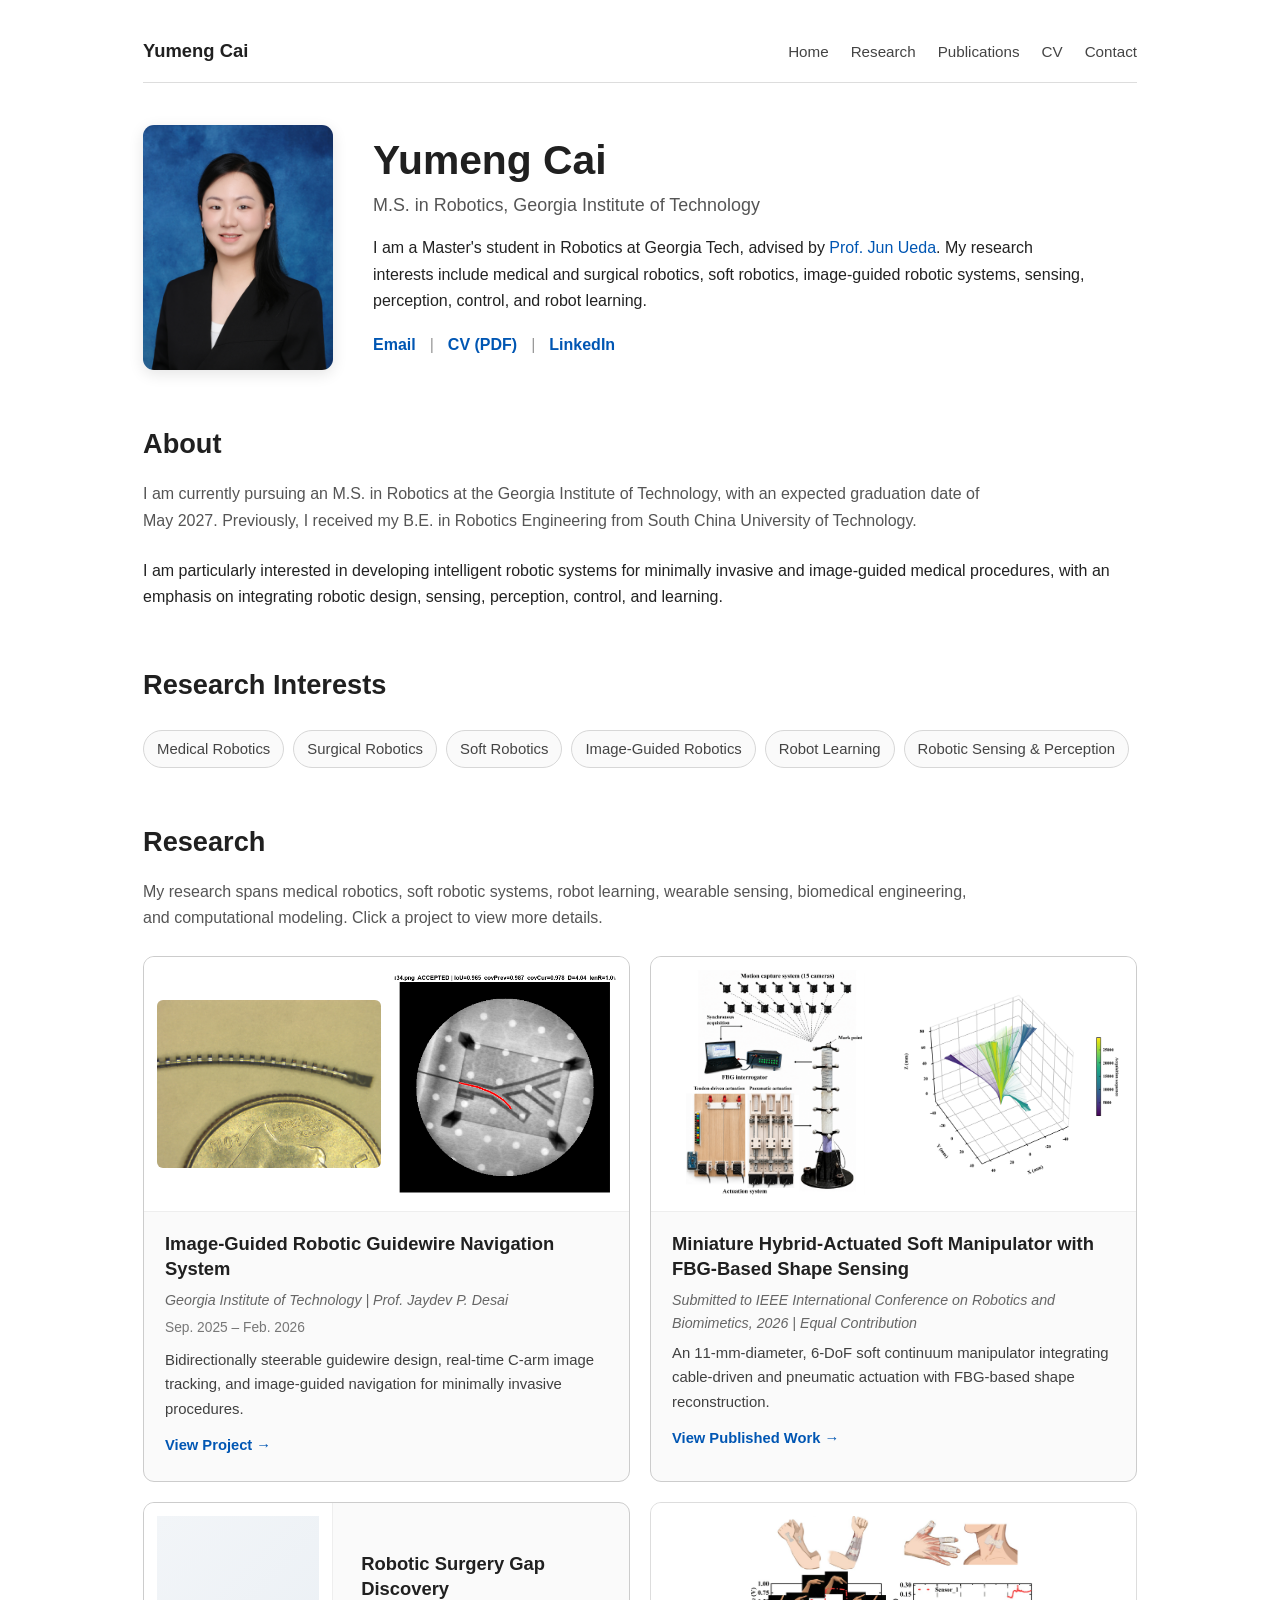
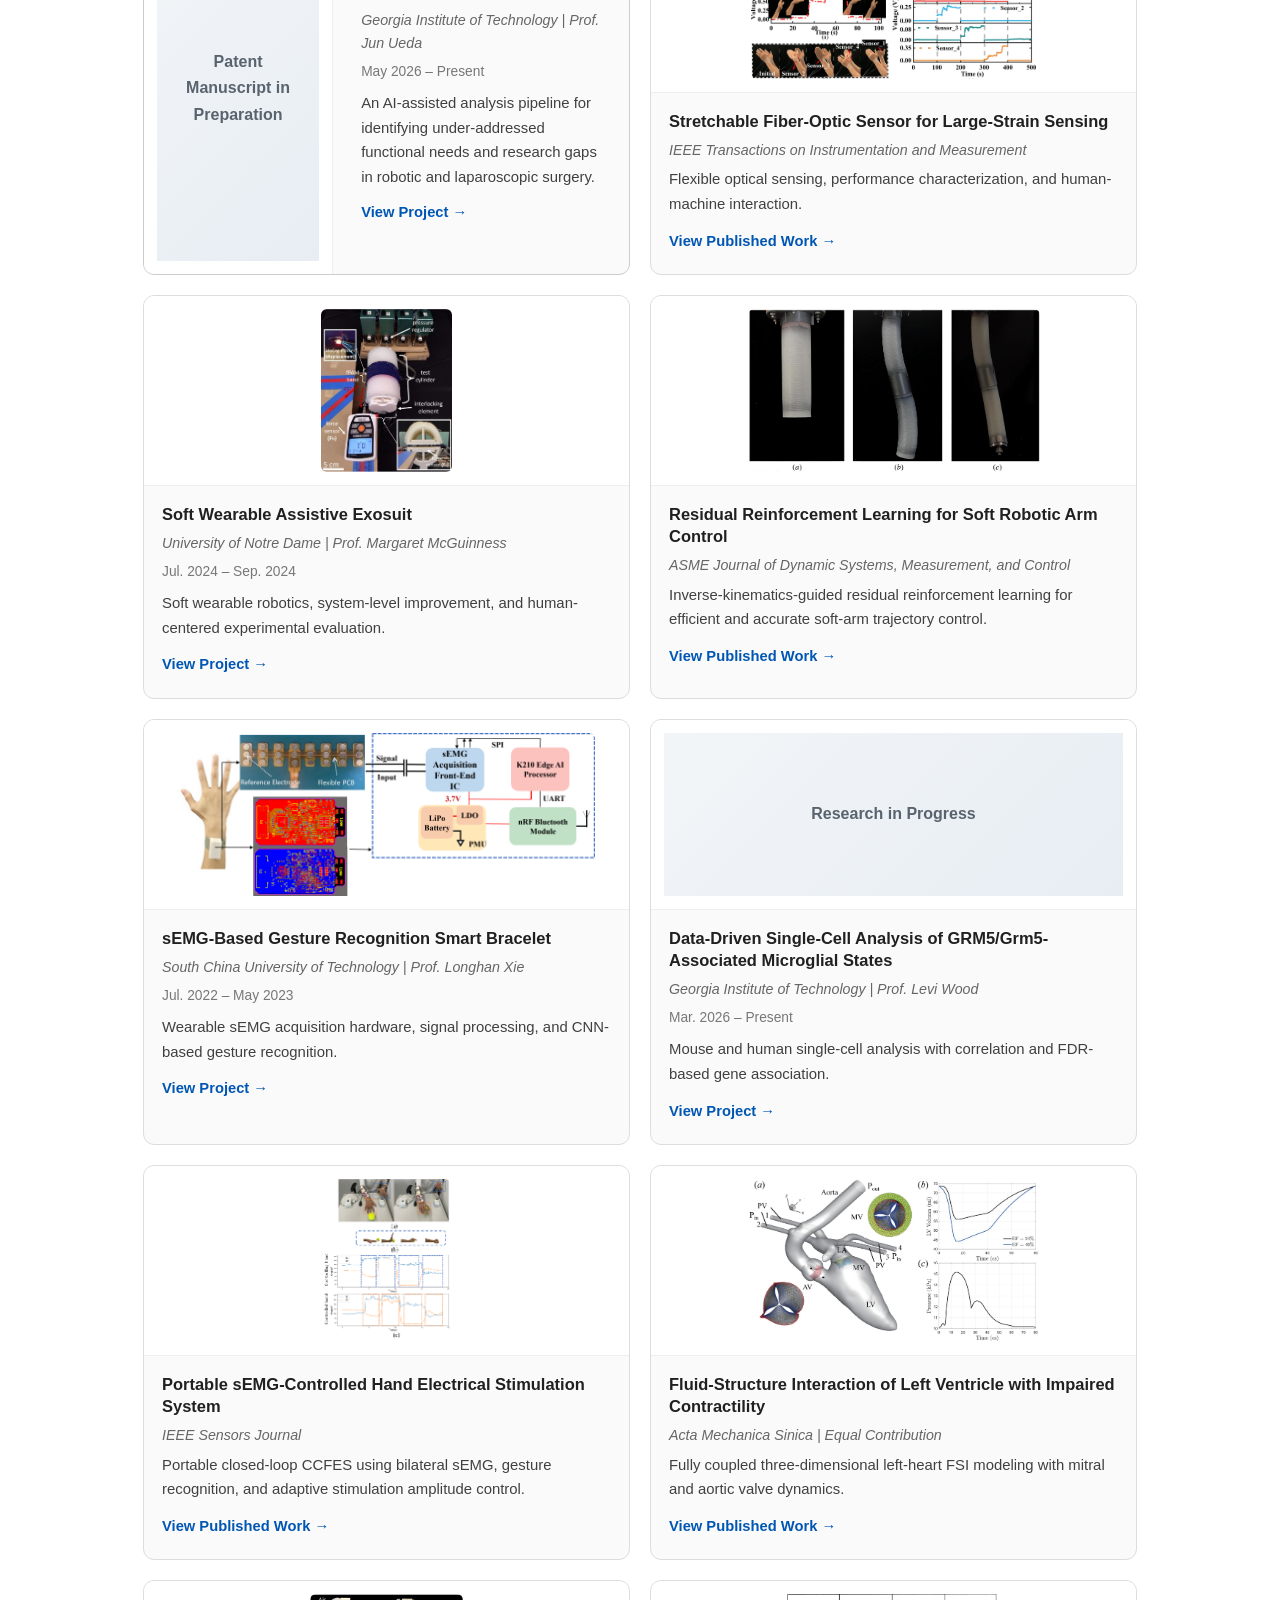
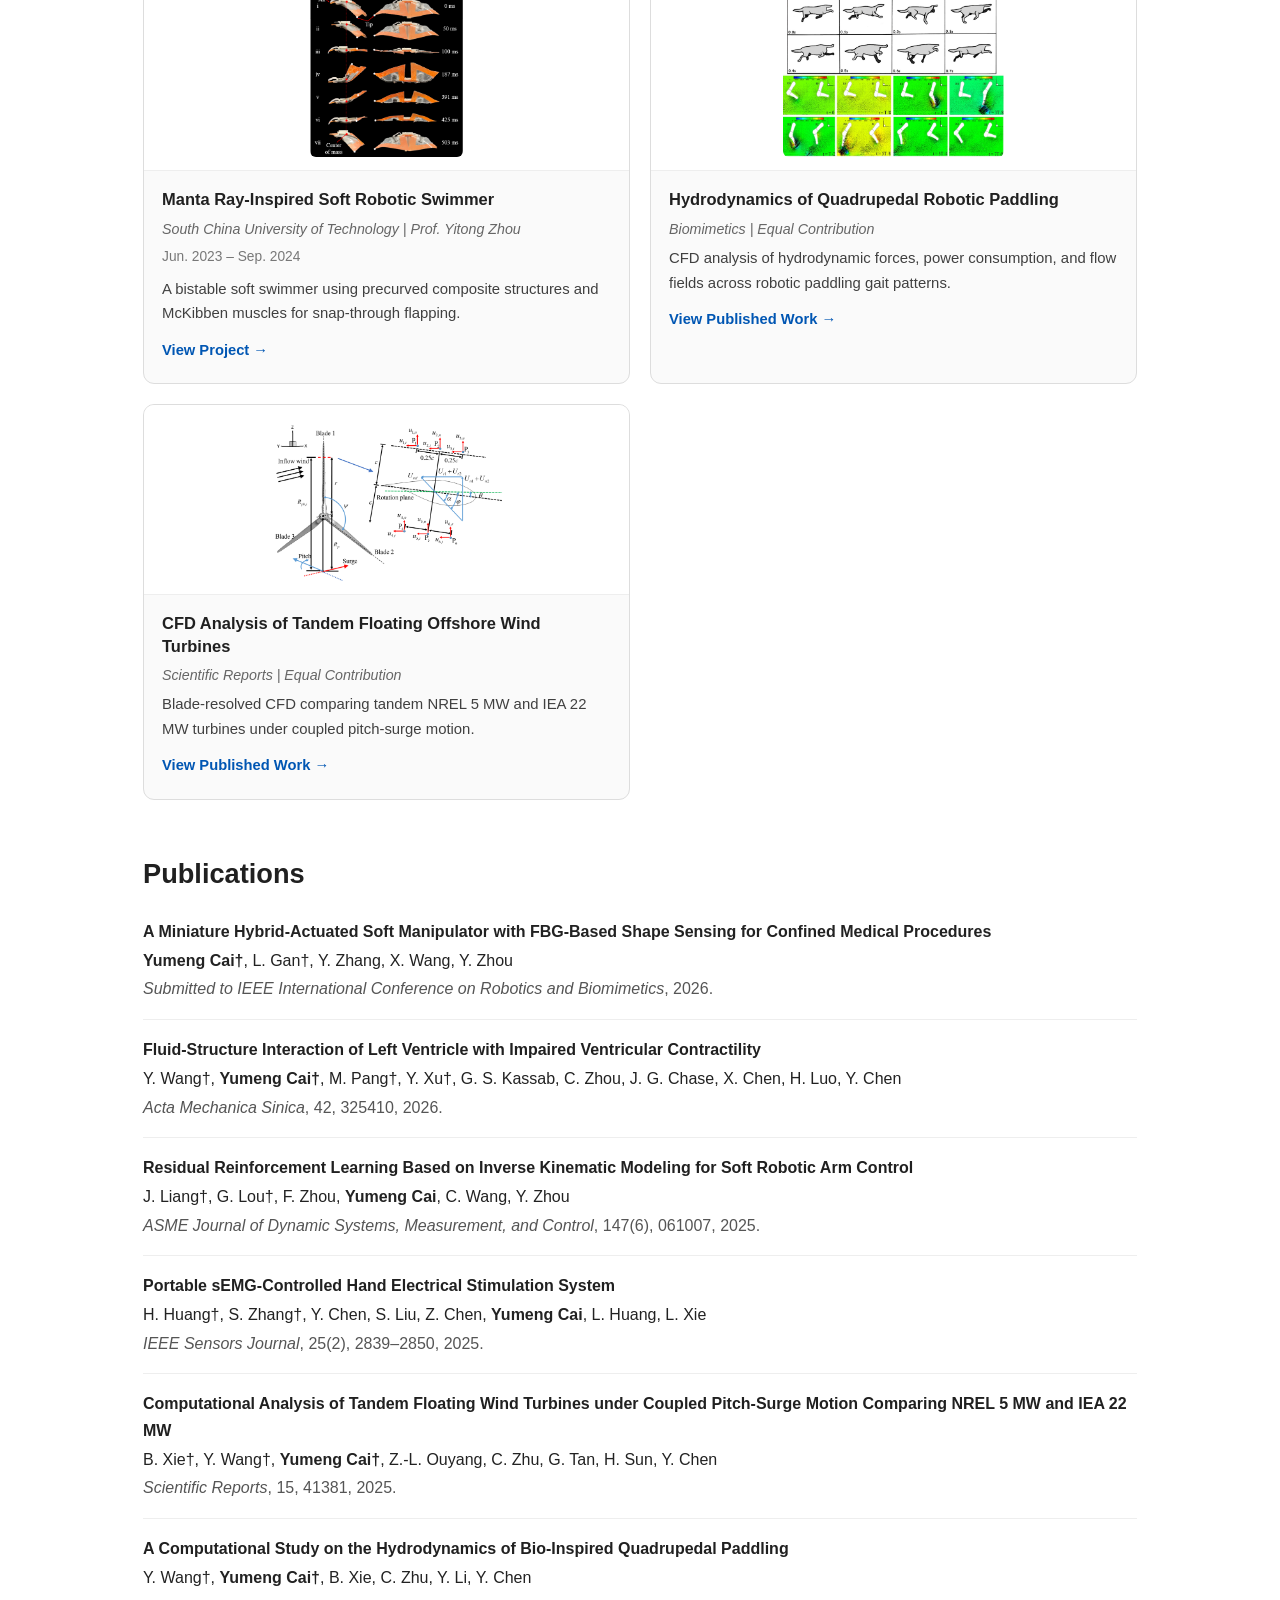
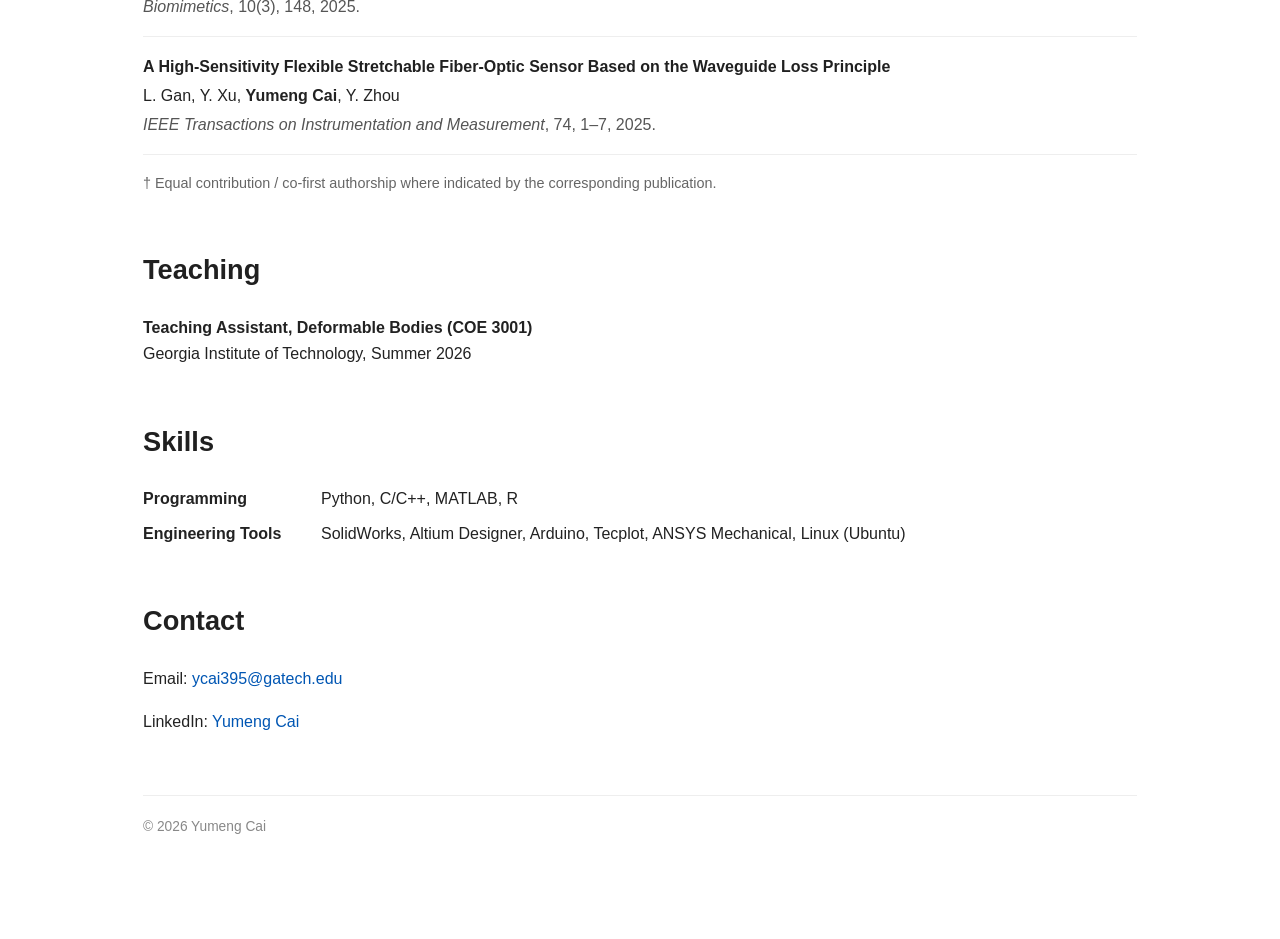
==== commit 7b888dbe: "Use task-oriented demonstration as sEMG-FES cover image" ====
--- a/index.html
+++ b/index.html
@@ -120,7 +120,7 @@
       <a class="project-link" href="projects/residual-rl-soft-arm.html"><article class="project-card"><div class="project-image"><img src="images/rrl_soft_arm_robot.png" alt="Soft robotic arm"></div><div class="project-content"><h3>Residual Reinforcement Learning for Soft Robotic Arm Control</h3><div class="project-meta">ASME Journal of Dynamic Systems, Measurement, and Control</div><p class="project-description">Inverse-kinematics-guided residual reinforcement learning for efficient and accurate soft-arm trajectory control.</p><span class="view-project">View Published Work →</span></div></article></a>
       <a class="project-link" href="projects/semg.html"><article class="project-card"><div class="project-image"><img src="images/sEMG.png" alt="sEMG gesture recognition bracelet"></div><div class="project-content"><h3>sEMG-Based Gesture Recognition Smart Bracelet</h3><div class="project-meta">South China University of Technology | Prof. Longhan Xie</div><div class="project-date">Jul. 2022 – May 2023</div><p class="project-description">Wearable sEMG acquisition hardware, signal processing, and CNN-based gesture recognition.</p><span class="view-project">View Project →</span></div></article></a>
       <a class="project-link" href="projects/single-cell.html"><article class="project-card"><div class="project-image"><div class="placeholder">Research in Progress</div></div><div class="project-content"><h3>Data-Driven Single-Cell Analysis of GRM5/Grm5-Associated Microglial States</h3><div class="project-meta">Georgia Institute of Technology | Prof. Levi Wood</div><div class="project-date">Mar. 2026 – Present</div><p class="project-description">Mouse and human single-cell analysis with correlation and FDR-based gene association.</p><span class="view-project">View Project →</span></div></article></a>
-      <a class="project-link" href="projects/semg-fes.html"><article class="project-card"><div class="project-image"><img src="images/semg_fes_system_architecture.png" alt="Portable sEMG controlled FES system"></div><div class="project-content"><h3>Portable sEMG-Controlled Hand Electrical Stimulation System</h3><div class="project-meta">IEEE Sensors Journal</div><p class="project-description">Portable closed-loop CCFES using bilateral sEMG, gesture recognition, and adaptive stimulation amplitude control.</p><span class="view-project">View Published Work →</span></div></article></a>
+      <a class="project-link" href="projects/semg-fes.html"><article class="project-card"><div class="project-image"><img src="images/semg_fes_adl_result.png" alt="Task-oriented object-taking demonstration"></div><div class="project-content"><h3>Portable sEMG-Controlled Hand Electrical Stimulation System</h3><div class="project-meta">IEEE Sensors Journal</div><p class="project-description">Portable closed-loop CCFES using bilateral sEMG, gesture recognition, and adaptive stimulation amplitude control.</p><span class="view-project">View Published Work →</span></div></article></a>
       <a class="project-link" href="projects/left-ventricle-fsi.html"><article class="project-card"><div class="project-image"><img src="images/lv_fsi_model.png" alt="Left heart fluid-structure interaction model"></div><div class="project-content"><h3>Fluid-Structure Interaction of Left Ventricle with Impaired Contractility</h3><div class="project-meta">Acta Mechanica Sinica | Equal Contribution</div><p class="project-description">Fully coupled three-dimensional left-heart FSI modeling with mitral and aortic valve dynamics.</p><span class="view-project">View Published Work →</span></div></article></a>
       <a class="project-link" href="projects/manta-ray.html"><article class="project-card"><div class="project-image"><img src="images/manta_ray.png" alt="Manta ray inspired soft robotic swimmer"></div><div class="project-content"><h3>Manta Ray-Inspired Soft Robotic Swimmer</h3><div class="project-meta">South China University of Technology | Prof. Yitong Zhou</div><div class="project-date">Jun. 2023 – Sep. 2024</div><p class="project-description">A bistable soft swimmer using precurved composite structures and McKibben muscles for snap-through flapping.</p><span class="view-project">View Project →</span></div></article></a>
       <a class="project-link" href="projects/quadrupedal.html"><article class="project-card"><div class="project-image"><img src="images/quadrupedal_paddling.jpg" alt="Quadrupedal robotic paddling"></div><div class="project-content"><h3>Hydrodynamics of Quadrupedal Robotic Paddling</h3><div class="project-meta">Biomimetics | Equal Contribution</div><p class="project-description">CFD analysis of hydrodynamic forces, power consumption, and flow fields across robotic paddling gait patterns.</p><span class="view-project">View Published Work →</span></div></article></a>
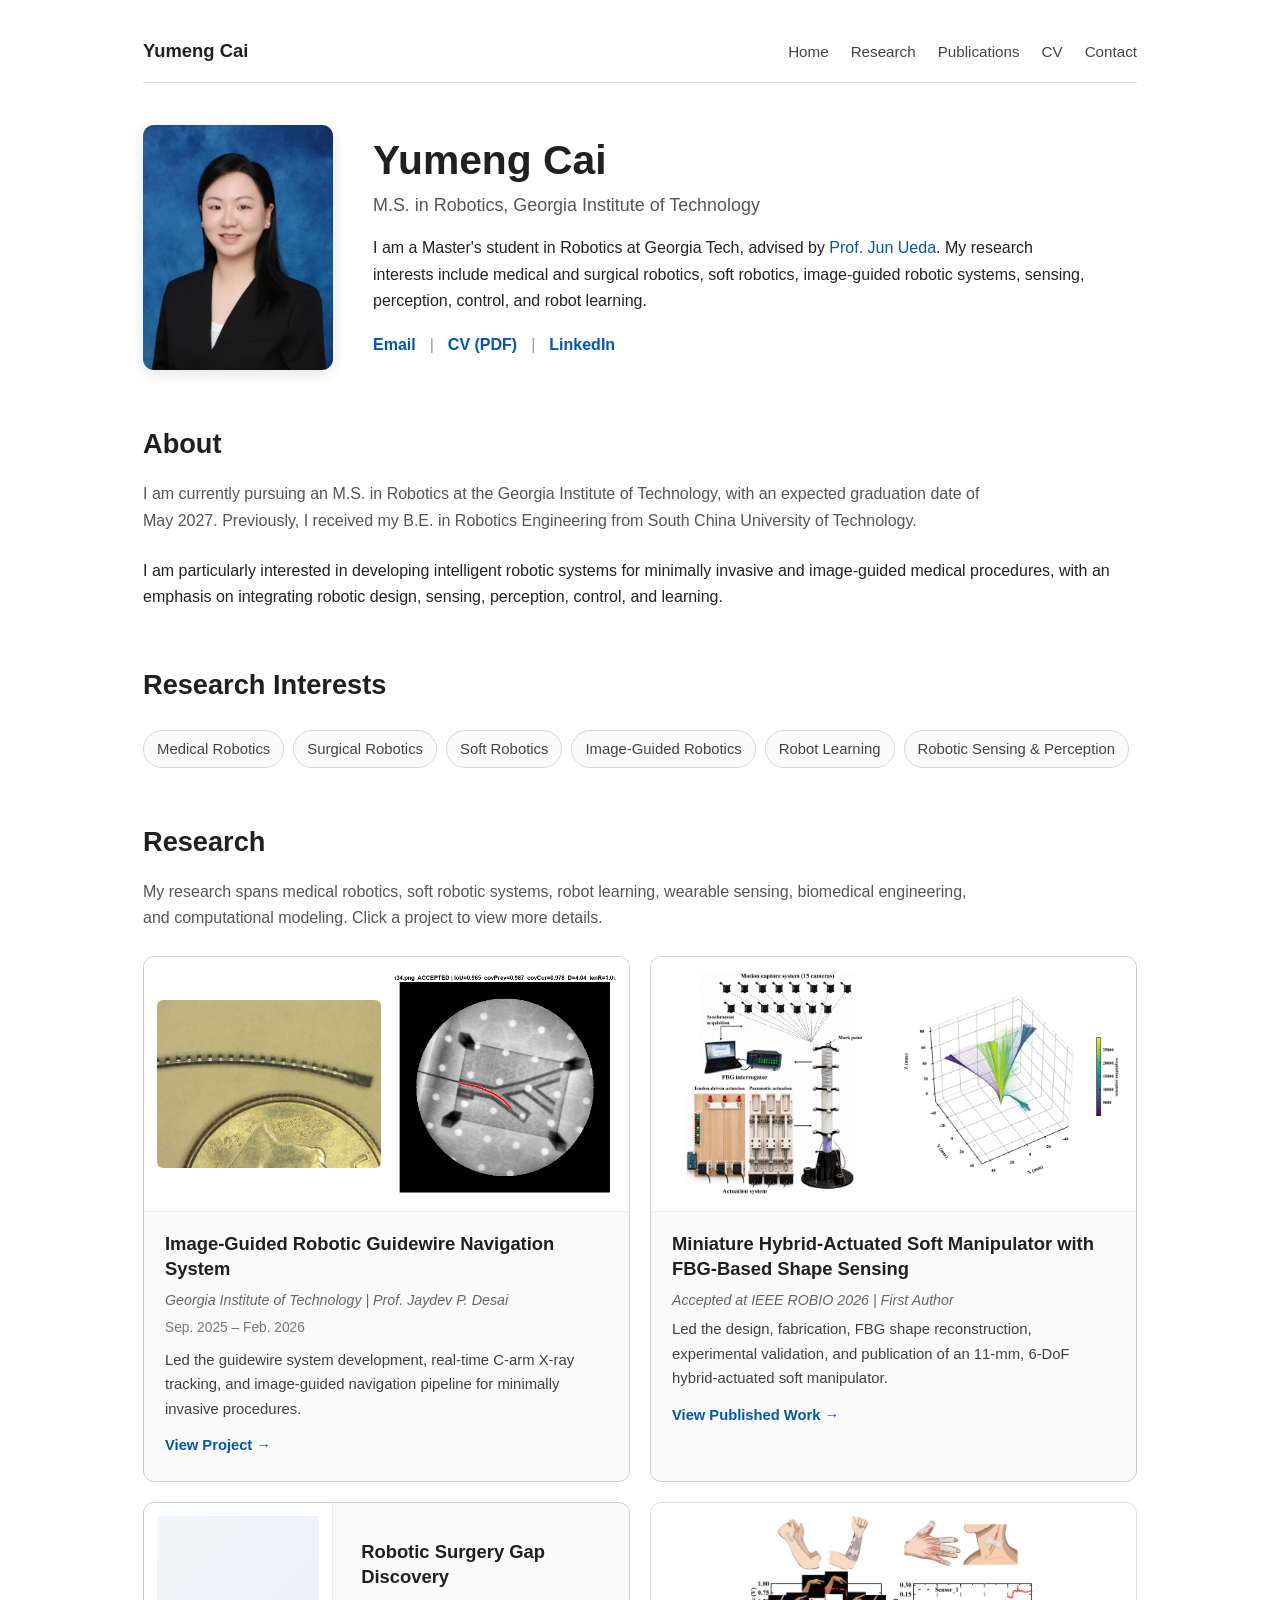
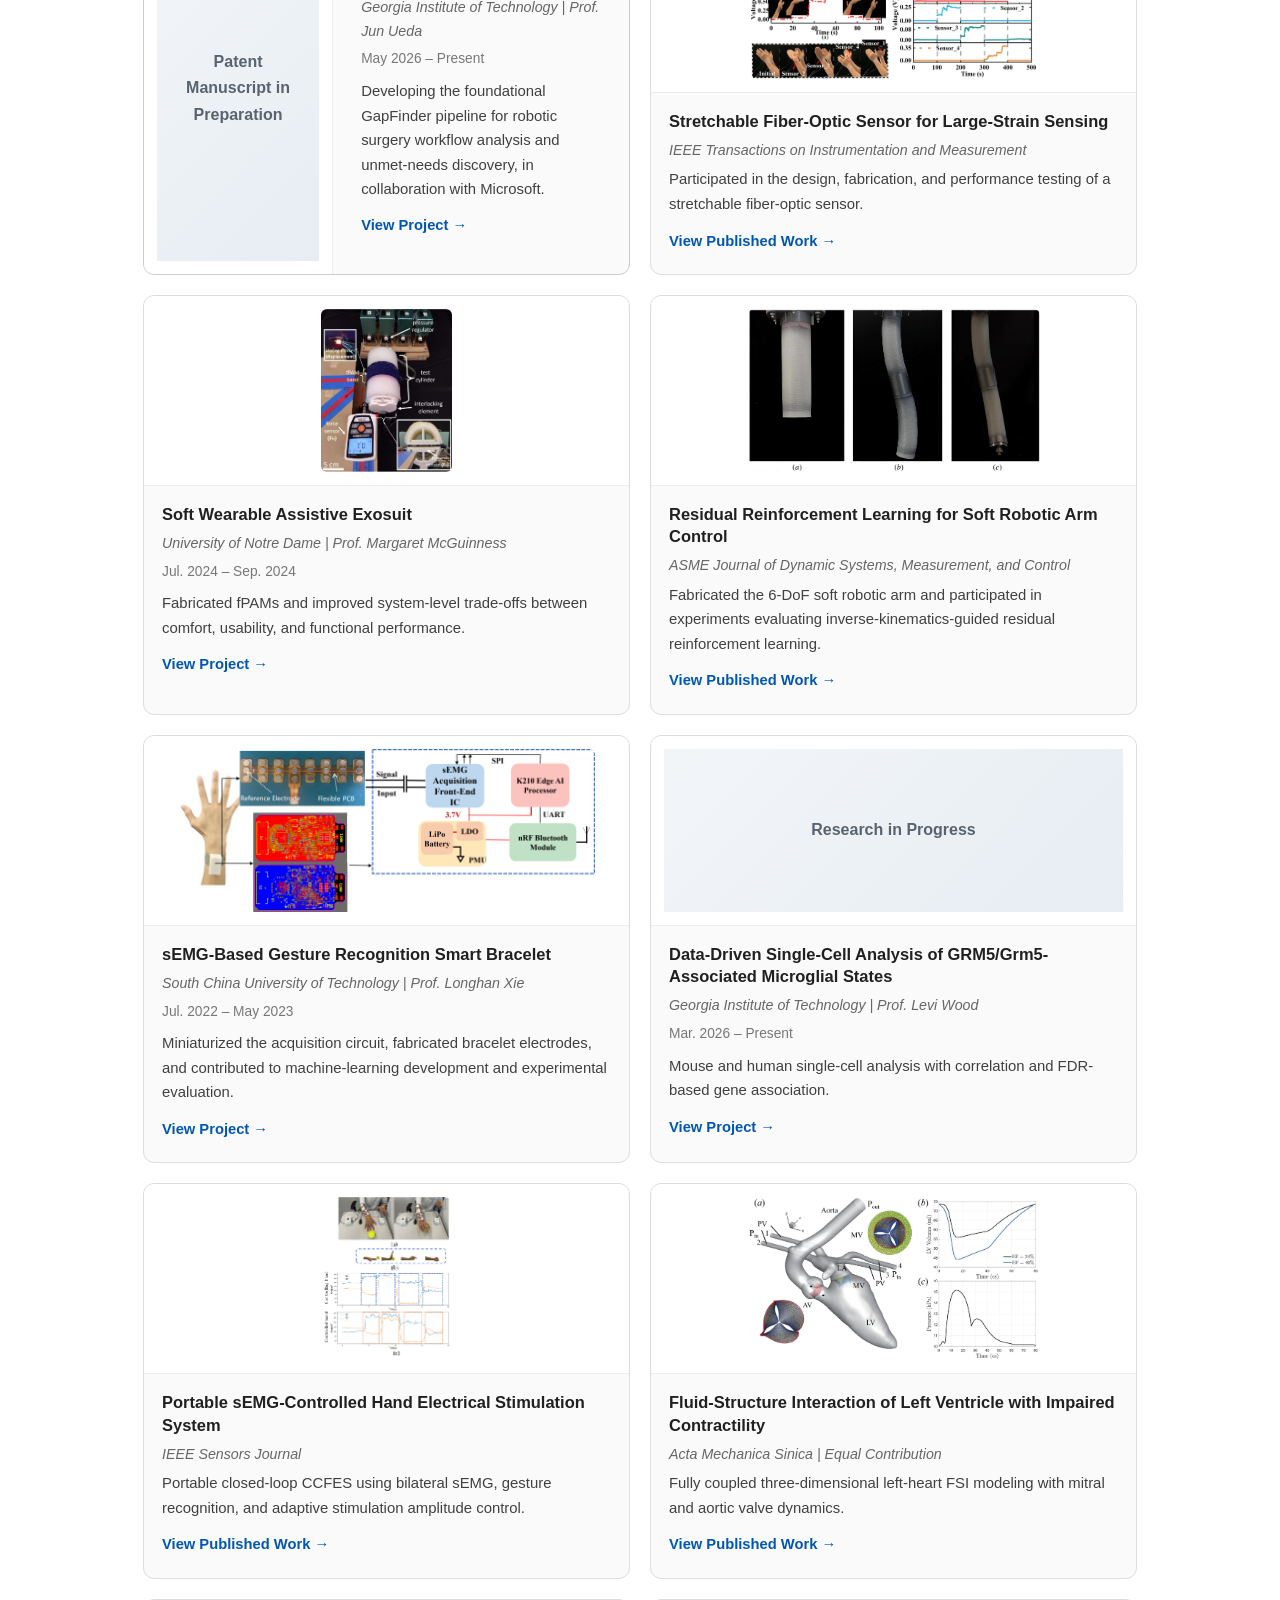
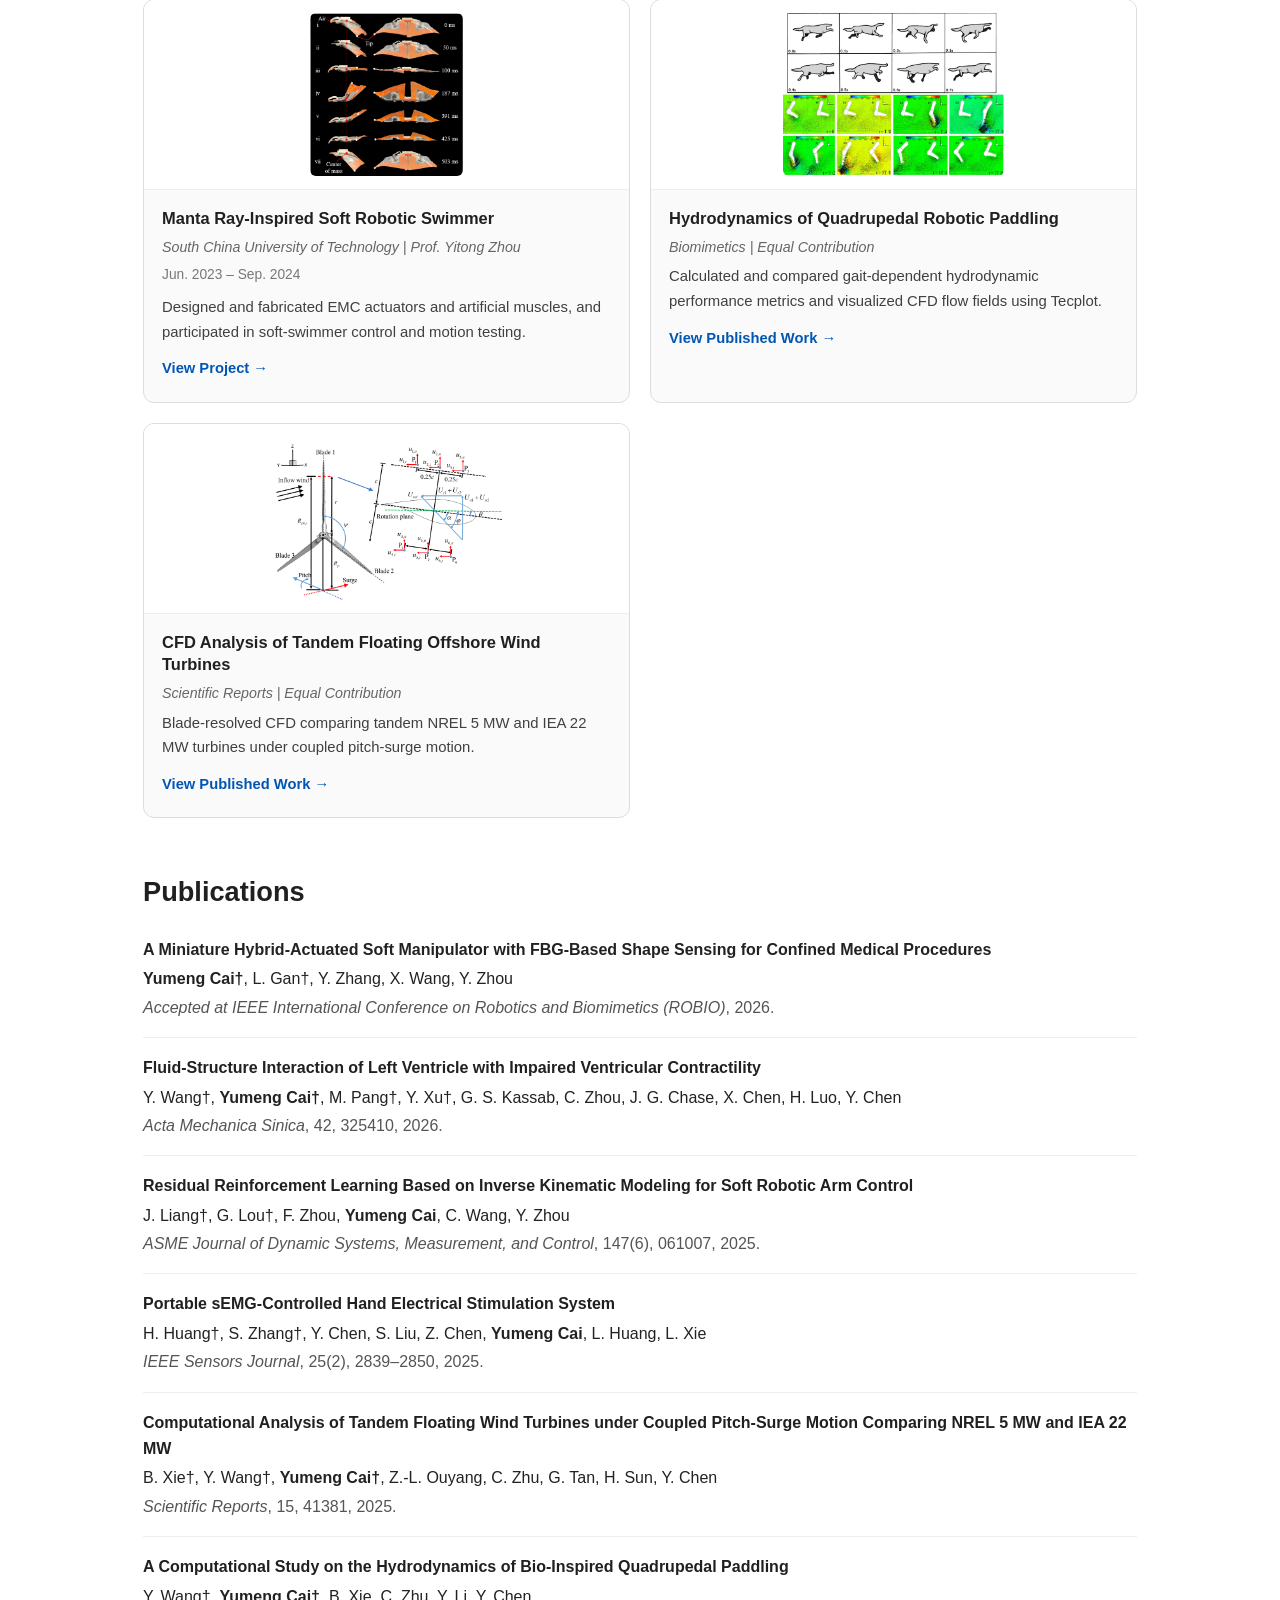
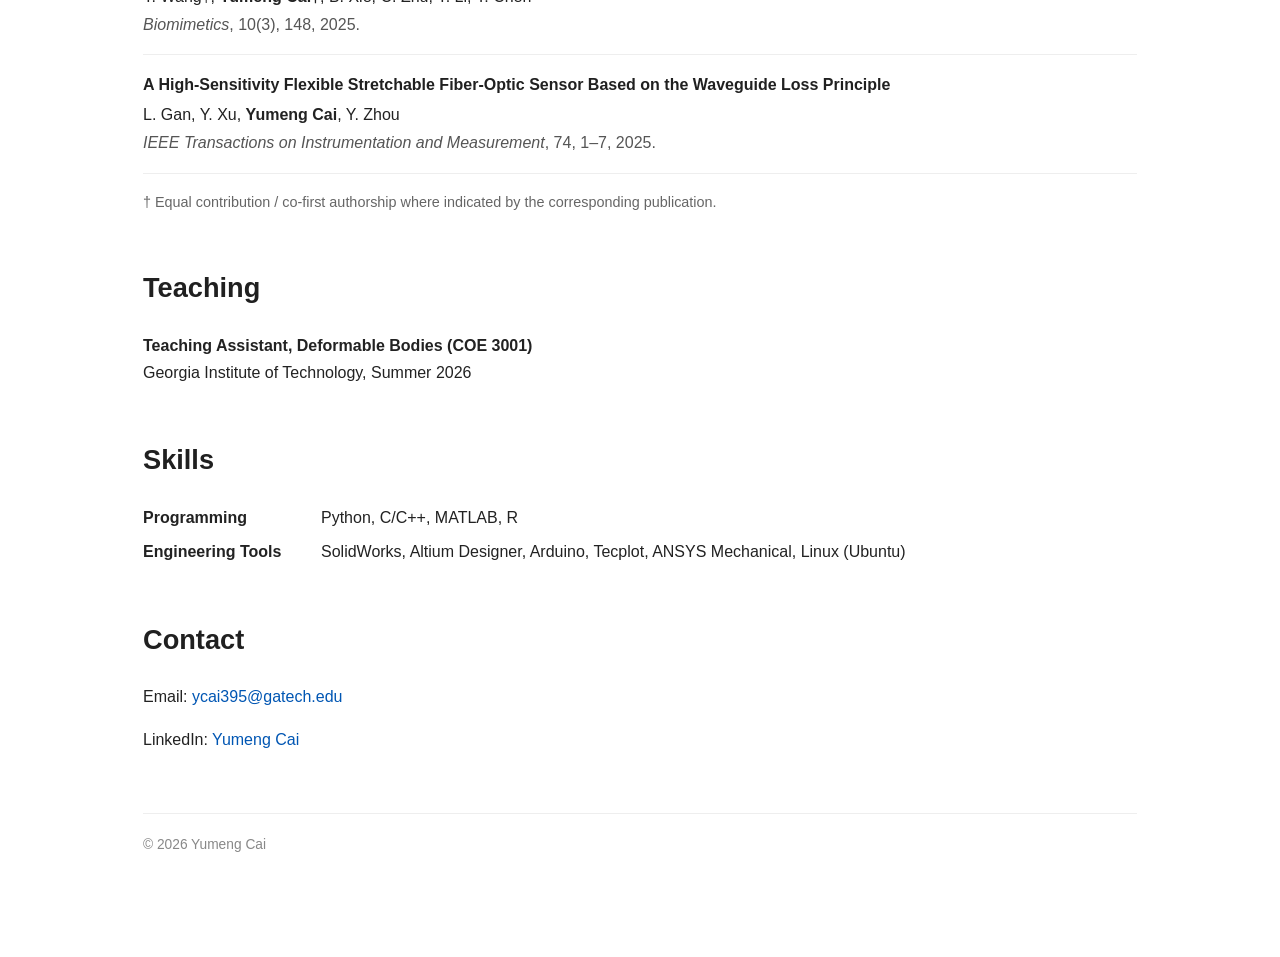
==== commit 0c285ddd: "Highlight individual contributions and ROBIO 2026 acceptance on homepage" ====
--- a/index.html
+++ b/index.html
@@ -112,25 +112,25 @@
     <h2>Research</h2>
     <p class="section-note">My research spans medical robotics, soft robotic systems, robot learning, wearable sensing, biomedical engineering, and computational modeling. Click a project to view more details.</p>
     <div class="research-grid">
-      <a class="project-link" href="projects/guidewire.html"><article class="project-card featured"><div class="project-image double"><div class="double-image"><img src="images/guidewire2.png" alt="Robotic guidewire system"></div><div class="double-image"><img src="images/guidewire.png" alt="Image-based guidewire tracking"></div></div><div class="project-content"><h3>Image-Guided Robotic Guidewire Navigation System</h3><div class="project-meta">Georgia Institute of Technology | Prof. Jaydev P. Desai</div><div class="project-date">Sep. 2025 – Feb. 2026</div><p class="project-description">Bidirectionally steerable guidewire design, real-time C-arm image tracking, and image-guided navigation for minimally invasive procedures.</p><span class="view-project">View Project →</span></div></article></a>
-      <a class="project-link" href="projects/soft-manipulator.html"><article class="project-card featured"><div class="project-image double"><div class="double-image"><img src="images/Actuation_system.png" alt="Soft manipulator system"></div><div class="double-image"><img src="images/ShapeRecon_workspace.png" alt="FBG shape reconstruction"></div></div><div class="project-content"><h3>Miniature Hybrid-Actuated Soft Manipulator with FBG-Based Shape Sensing</h3><div class="project-meta">Submitted to IEEE International Conference on Robotics and Biomimetics, 2026 | Equal Contribution</div><p class="project-description">An 11-mm-diameter, 6-DoF soft continuum manipulator integrating cable-driven and pneumatic actuation with FBG-based shape reconstruction.</p><span class="view-project">View Published Work →</span></div></article></a>
-      <a class="project-link" href="projects/gap-discovery.html"><article class="project-card featured featured-wide"><div class="project-image"><div class="placeholder">Patent Manuscript in Preparation</div></div><div class="project-content"><h3>Robotic Surgery Gap Discovery</h3><div class="project-meta">Georgia Institute of Technology | Prof. Jun Ueda</div><div class="project-date">May 2026 – Present</div><p class="project-description">An AI-assisted analysis pipeline for identifying under-addressed functional needs and research gaps in robotic and laparoscopic surgery.</p><span class="view-project">View Project →</span></div></article></a>
-      <a class="project-link" href="projects/fiber-sensor.html"><article class="project-card"><div class="project-image"><img src="images/fiber_sensor.jpg" alt="Stretchable fiber optic sensor"></div><div class="project-content"><h3>Stretchable Fiber-Optic Sensor for Large-Strain Sensing</h3><div class="project-meta">IEEE Transactions on Instrumentation and Measurement</div><p class="project-description">Flexible optical sensing, performance characterization, and human-machine interaction.</p><span class="view-project">View Published Work →</span></div></article></a>
-      <a class="project-link" href="projects/exosuit.html"><article class="project-card"><div class="project-image"><img src="images/exosuit.jpg" alt="Soft wearable assistive exosuit"></div><div class="project-content"><h3>Soft Wearable Assistive Exosuit</h3><div class="project-meta">University of Notre Dame | Prof. Margaret McGuinness</div><div class="project-date">Jul. 2024 – Sep. 2024</div><p class="project-description">Soft wearable robotics, system-level improvement, and human-centered experimental evaluation.</p><span class="view-project">View Project →</span></div></article></a>
-      <a class="project-link" href="projects/residual-rl-soft-arm.html"><article class="project-card"><div class="project-image"><img src="images/rrl_soft_arm_robot.png" alt="Soft robotic arm"></div><div class="project-content"><h3>Residual Reinforcement Learning for Soft Robotic Arm Control</h3><div class="project-meta">ASME Journal of Dynamic Systems, Measurement, and Control</div><p class="project-description">Inverse-kinematics-guided residual reinforcement learning for efficient and accurate soft-arm trajectory control.</p><span class="view-project">View Published Work →</span></div></article></a>
-      <a class="project-link" href="projects/semg.html"><article class="project-card"><div class="project-image"><img src="images/sEMG.png" alt="sEMG gesture recognition bracelet"></div><div class="project-content"><h3>sEMG-Based Gesture Recognition Smart Bracelet</h3><div class="project-meta">South China University of Technology | Prof. Longhan Xie</div><div class="project-date">Jul. 2022 – May 2023</div><p class="project-description">Wearable sEMG acquisition hardware, signal processing, and CNN-based gesture recognition.</p><span class="view-project">View Project →</span></div></article></a>
+      <a class="project-link" href="projects/guidewire.html"><article class="project-card featured"><div class="project-image double"><div class="double-image"><img src="images/guidewire2.png" alt="Robotic guidewire system"></div><div class="double-image"><img src="images/guidewire.png" alt="Image-based guidewire tracking"></div></div><div class="project-content"><h3>Image-Guided Robotic Guidewire Navigation System</h3><div class="project-meta">Georgia Institute of Technology | Prof. Jaydev P. Desai</div><div class="project-date">Sep. 2025 – Feb. 2026</div><p class="project-description">Led the guidewire system development, real-time C-arm X-ray tracking, and image-guided navigation pipeline for minimally invasive procedures.</p><span class="view-project">View Project →</span></div></article></a>
+      <a class="project-link" href="projects/soft-manipulator.html"><article class="project-card featured"><div class="project-image double"><div class="double-image"><img src="images/Actuation_system.png" alt="Soft manipulator system"></div><div class="double-image"><img src="images/ShapeRecon_workspace.png" alt="FBG shape reconstruction"></div></div><div class="project-content"><h3>Miniature Hybrid-Actuated Soft Manipulator with FBG-Based Shape Sensing</h3><div class="project-meta">Accepted at IEEE ROBIO 2026 | First Author</div><p class="project-description">Led the design, fabrication, FBG shape reconstruction, experimental validation, and publication of an 11-mm, 6-DoF hybrid-actuated soft manipulator.</p><span class="view-project">View Published Work →</span></div></article></a>
+      <a class="project-link" href="projects/gap-discovery.html"><article class="project-card featured featured-wide"><div class="project-image"><div class="placeholder">Patent Manuscript in Preparation</div></div><div class="project-content"><h3>Robotic Surgery Gap Discovery</h3><div class="project-meta">Georgia Institute of Technology | Prof. Jun Ueda</div><div class="project-date">May 2026 – Present</div><p class="project-description">Developing the foundational GapFinder pipeline for robotic surgery workflow analysis and unmet-needs discovery, in collaboration with Microsoft.</p><span class="view-project">View Project →</span></div></article></a>
+      <a class="project-link" href="projects/fiber-sensor.html"><article class="project-card"><div class="project-image"><img src="images/fiber_sensor.jpg" alt="Stretchable fiber optic sensor"></div><div class="project-content"><h3>Stretchable Fiber-Optic Sensor for Large-Strain Sensing</h3><div class="project-meta">IEEE Transactions on Instrumentation and Measurement</div><p class="project-description">Participated in the design, fabrication, and performance testing of a stretchable fiber-optic sensor.</p><span class="view-project">View Published Work →</span></div></article></a>
+      <a class="project-link" href="projects/exosuit.html"><article class="project-card"><div class="project-image"><img src="images/exosuit.jpg" alt="Soft wearable assistive exosuit"></div><div class="project-content"><h3>Soft Wearable Assistive Exosuit</h3><div class="project-meta">University of Notre Dame | Prof. Margaret McGuinness</div><div class="project-date">Jul. 2024 – Sep. 2024</div><p class="project-description">Fabricated fPAMs and improved system-level trade-offs between comfort, usability, and functional performance.</p><span class="view-project">View Project →</span></div></article></a>
+      <a class="project-link" href="projects/residual-rl-soft-arm.html"><article class="project-card"><div class="project-image"><img src="images/rrl_soft_arm_robot.png" alt="Soft robotic arm"></div><div class="project-content"><h3>Residual Reinforcement Learning for Soft Robotic Arm Control</h3><div class="project-meta">ASME Journal of Dynamic Systems, Measurement, and Control</div><p class="project-description">Fabricated the 6-DoF soft robotic arm and participated in experiments evaluating inverse-kinematics-guided residual reinforcement learning.</p><span class="view-project">View Published Work →</span></div></article></a>
+      <a class="project-link" href="projects/semg.html"><article class="project-card"><div class="project-image"><img src="images/sEMG.png" alt="sEMG gesture recognition bracelet"></div><div class="project-content"><h3>sEMG-Based Gesture Recognition Smart Bracelet</h3><div class="project-meta">South China University of Technology | Prof. Longhan Xie</div><div class="project-date">Jul. 2022 – May 2023</div><p class="project-description">Miniaturized the acquisition circuit, fabricated bracelet electrodes, and contributed to machine-learning development and experimental evaluation.</p><span class="view-project">View Project →</span></div></article></a>
       <a class="project-link" href="projects/single-cell.html"><article class="project-card"><div class="project-image"><div class="placeholder">Research in Progress</div></div><div class="project-content"><h3>Data-Driven Single-Cell Analysis of GRM5/Grm5-Associated Microglial States</h3><div class="project-meta">Georgia Institute of Technology | Prof. Levi Wood</div><div class="project-date">Mar. 2026 – Present</div><p class="project-description">Mouse and human single-cell analysis with correlation and FDR-based gene association.</p><span class="view-project">View Project →</span></div></article></a>
       <a class="project-link" href="projects/semg-fes.html"><article class="project-card"><div class="project-image"><img src="images/semg_fes_adl_result.png" alt="Task-oriented object-taking demonstration"></div><div class="project-content"><h3>Portable sEMG-Controlled Hand Electrical Stimulation System</h3><div class="project-meta">IEEE Sensors Journal</div><p class="project-description">Portable closed-loop CCFES using bilateral sEMG, gesture recognition, and adaptive stimulation amplitude control.</p><span class="view-project">View Published Work →</span></div></article></a>
       <a class="project-link" href="projects/left-ventricle-fsi.html"><article class="project-card"><div class="project-image"><img src="images/lv_fsi_model.png" alt="Left heart fluid-structure interaction model"></div><div class="project-content"><h3>Fluid-Structure Interaction of Left Ventricle with Impaired Contractility</h3><div class="project-meta">Acta Mechanica Sinica | Equal Contribution</div><p class="project-description">Fully coupled three-dimensional left-heart FSI modeling with mitral and aortic valve dynamics.</p><span class="view-project">View Published Work →</span></div></article></a>
-      <a class="project-link" href="projects/manta-ray.html"><article class="project-card"><div class="project-image"><img src="images/manta_ray.png" alt="Manta ray inspired soft robotic swimmer"></div><div class="project-content"><h3>Manta Ray-Inspired Soft Robotic Swimmer</h3><div class="project-meta">South China University of Technology | Prof. Yitong Zhou</div><div class="project-date">Jun. 2023 – Sep. 2024</div><p class="project-description">A bistable soft swimmer using precurved composite structures and McKibben muscles for snap-through flapping.</p><span class="view-project">View Project →</span></div></article></a>
-      <a class="project-link" href="projects/quadrupedal.html"><article class="project-card"><div class="project-image"><img src="images/quadrupedal_paddling.jpg" alt="Quadrupedal robotic paddling"></div><div class="project-content"><h3>Hydrodynamics of Quadrupedal Robotic Paddling</h3><div class="project-meta">Biomimetics | Equal Contribution</div><p class="project-description">CFD analysis of hydrodynamic forces, power consumption, and flow fields across robotic paddling gait patterns.</p><span class="view-project">View Published Work →</span></div></article></a>
+      <a class="project-link" href="projects/manta-ray.html"><article class="project-card"><div class="project-image"><img src="images/manta_ray.png" alt="Manta ray inspired soft robotic swimmer"></div><div class="project-content"><h3>Manta Ray-Inspired Soft Robotic Swimmer</h3><div class="project-meta">South China University of Technology | Prof. Yitong Zhou</div><div class="project-date">Jun. 2023 – Sep. 2024</div><p class="project-description">Designed and fabricated EMC actuators and artificial muscles, and participated in soft-swimmer control and motion testing.</p><span class="view-project">View Project →</span></div></article></a>
+      <a class="project-link" href="projects/quadrupedal.html"><article class="project-card"><div class="project-image"><img src="images/quadrupedal_paddling.jpg" alt="Quadrupedal robotic paddling"></div><div class="project-content"><h3>Hydrodynamics of Quadrupedal Robotic Paddling</h3><div class="project-meta">Biomimetics | Equal Contribution</div><p class="project-description">Calculated and compared gait-dependent hydrodynamic performance metrics and visualized CFD flow fields using Tecplot.</p><span class="view-project">View Published Work →</span></div></article></a>
       <a class="project-link" href="projects/tandem-wind-turbines.html"><article class="project-card"><div class="project-image"><img src="images/wind_turbines_pitch_surge_schematic.png" alt="Floating wind turbine pitch surge motion"></div><div class="project-content"><h3>CFD Analysis of Tandem Floating Offshore Wind Turbines</h3><div class="project-meta">Scientific Reports | Equal Contribution</div><p class="project-description">Blade-resolved CFD comparing tandem NREL 5 MW and IEA 22 MW turbines under coupled pitch-surge motion.</p><span class="view-project">View Published Work →</span></div></article></a>
     </div>
   </section>
 
   <section class="section" id="publications">
     <h2>Publications</h2>
-    <div class="publication"><div class="publication-title">A Miniature Hybrid-Actuated Soft Manipulator with FBG-Based Shape Sensing for Confined Medical Procedures</div><div class="publication-authors"><strong>Yumeng Cai†</strong>, L. Gan†, Y. Zhang, X. Wang, Y. Zhou</div><div class="publication-venue"><i>Submitted to IEEE International Conference on Robotics and Biomimetics</i>, 2026.</div></div>
+    <div class="publication"><div class="publication-title">A Miniature Hybrid-Actuated Soft Manipulator with FBG-Based Shape Sensing for Confined Medical Procedures</div><div class="publication-authors"><strong>Yumeng Cai†</strong>, L. Gan†, Y. Zhang, X. Wang, Y. Zhou</div><div class="publication-venue"><i>Accepted at IEEE International Conference on Robotics and Biomimetics (ROBIO)</i>, 2026.</div></div>
     <div class="publication"><div class="publication-title"><a href="https://doi.org/10.1007/s10409-025-25410-x" target="_blank" rel="noopener noreferrer">Fluid-Structure Interaction of Left Ventricle with Impaired Ventricular Contractility</a></div><div class="publication-authors">Y. Wang†, <strong>Yumeng Cai†</strong>, M. Pang†, Y. Xu†, G. S. Kassab, C. Zhou, J. G. Chase, X. Chen, H. Luo, Y. Chen</div><div class="publication-venue"><i>Acta Mechanica Sinica</i>, 42, 325410, 2026.</div></div>
     <div class="publication"><div class="publication-title"><a href="https://doi.org/10.1115/1.4068880" target="_blank" rel="noopener noreferrer">Residual Reinforcement Learning Based on Inverse Kinematic Modeling for Soft Robotic Arm Control</a></div><div class="publication-authors">J. Liang†, G. Lou†, F. Zhou, <strong>Yumeng Cai</strong>, C. Wang, Y. Zhou</div><div class="publication-venue"><i>ASME Journal of Dynamic Systems, Measurement, and Control</i>, 147(6), 061007, 2025.</div></div>
     <div class="publication"><div class="publication-title"><a href="https://doi.org/10.1109/JSEN.2024.3506788" target="_blank" rel="noopener noreferrer">Portable sEMG-Controlled Hand Electrical Stimulation System</a></div><div class="publication-authors">H. Huang†, S. Zhang†, Y. Chen, S. Liu, Z. Chen, <strong>Yumeng Cai</strong>, L. Huang, L. Xie</div><div class="publication-venue"><i>IEEE Sensors Journal</i>, 25(2), 2839–2850, 2025.</div></div>
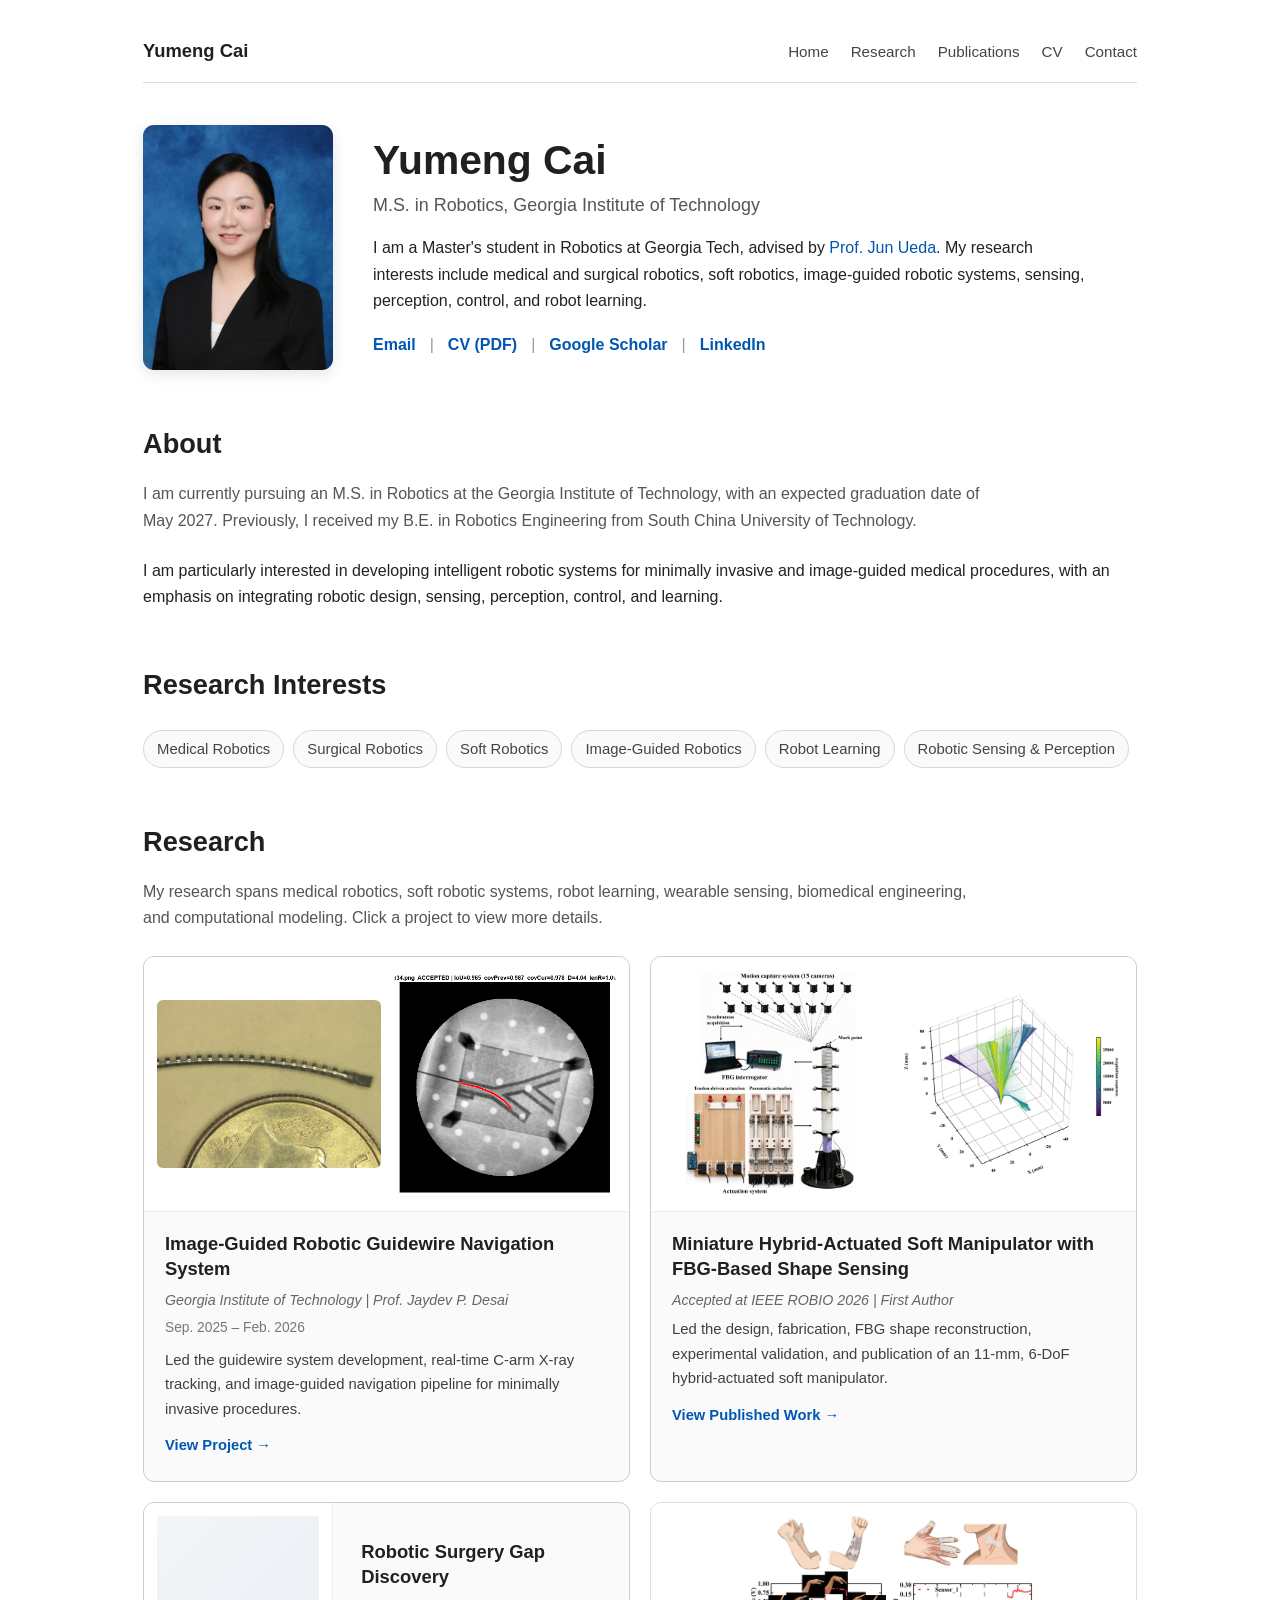
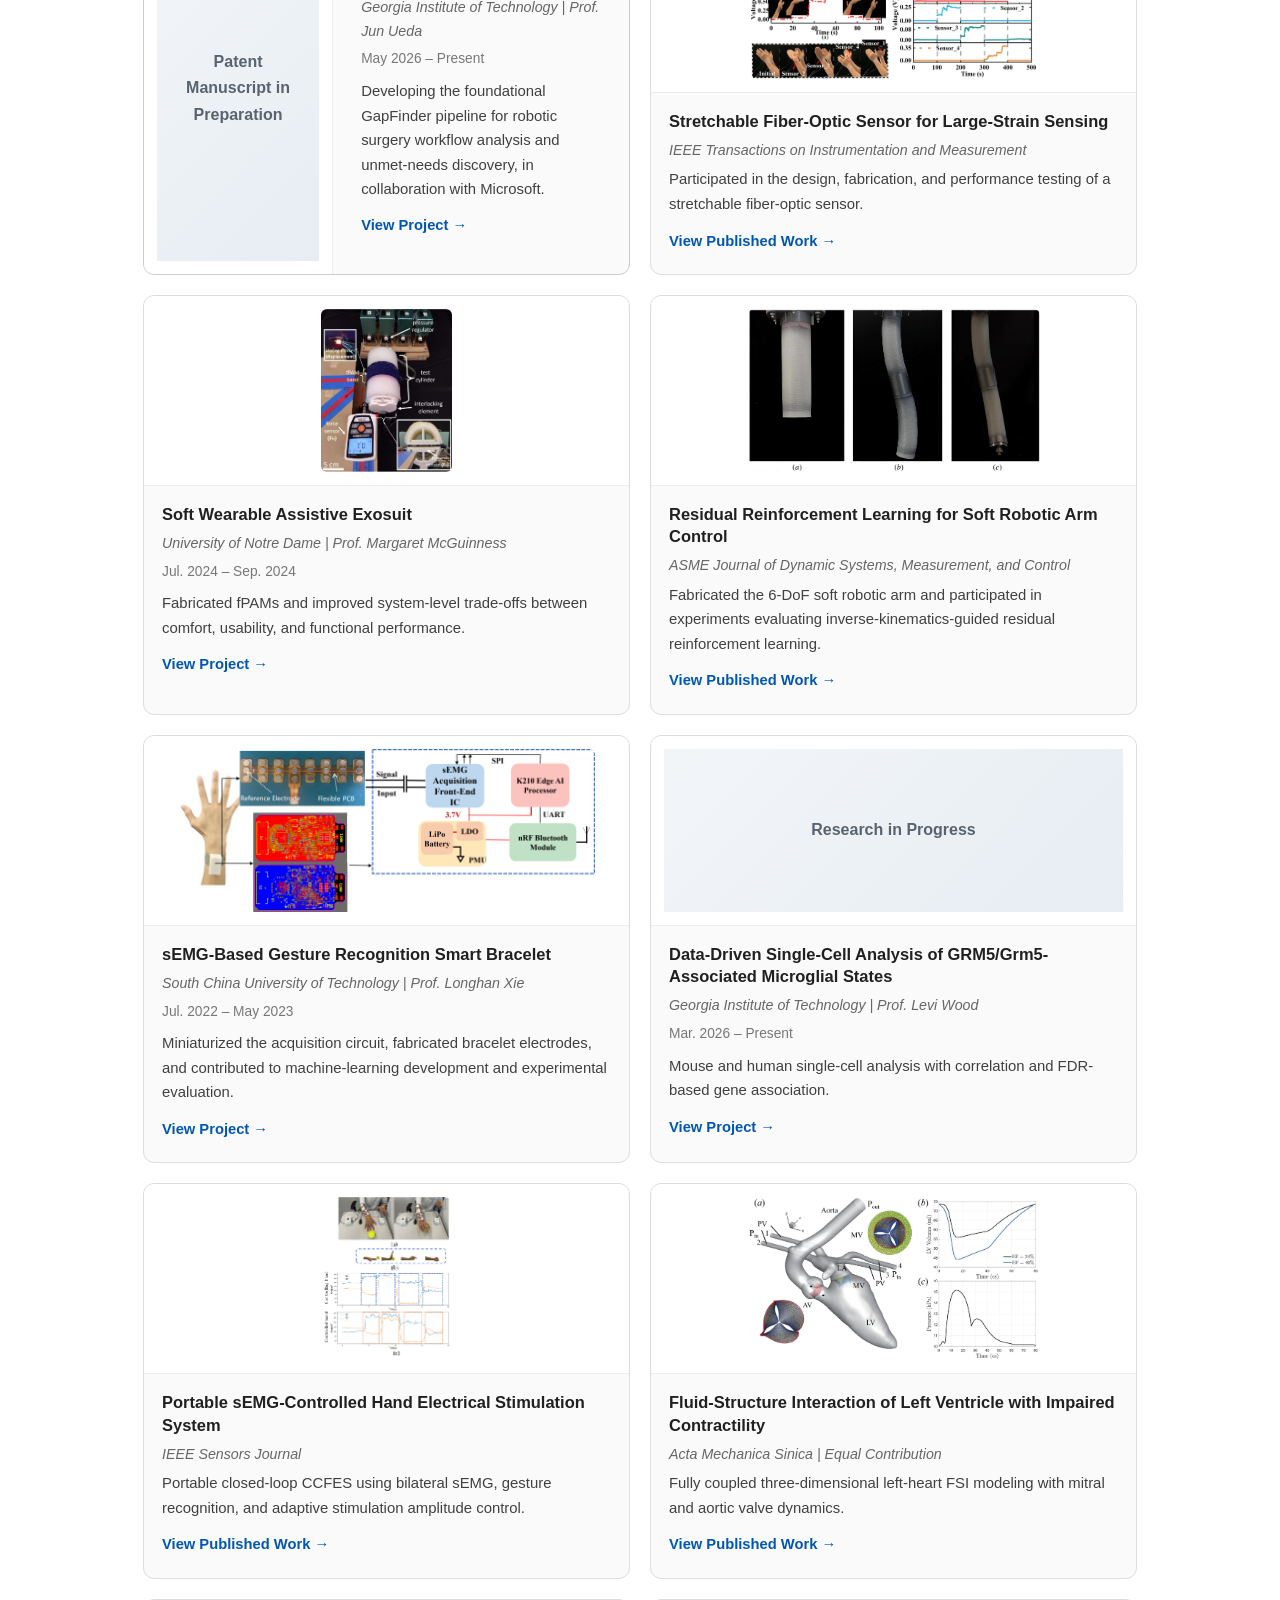
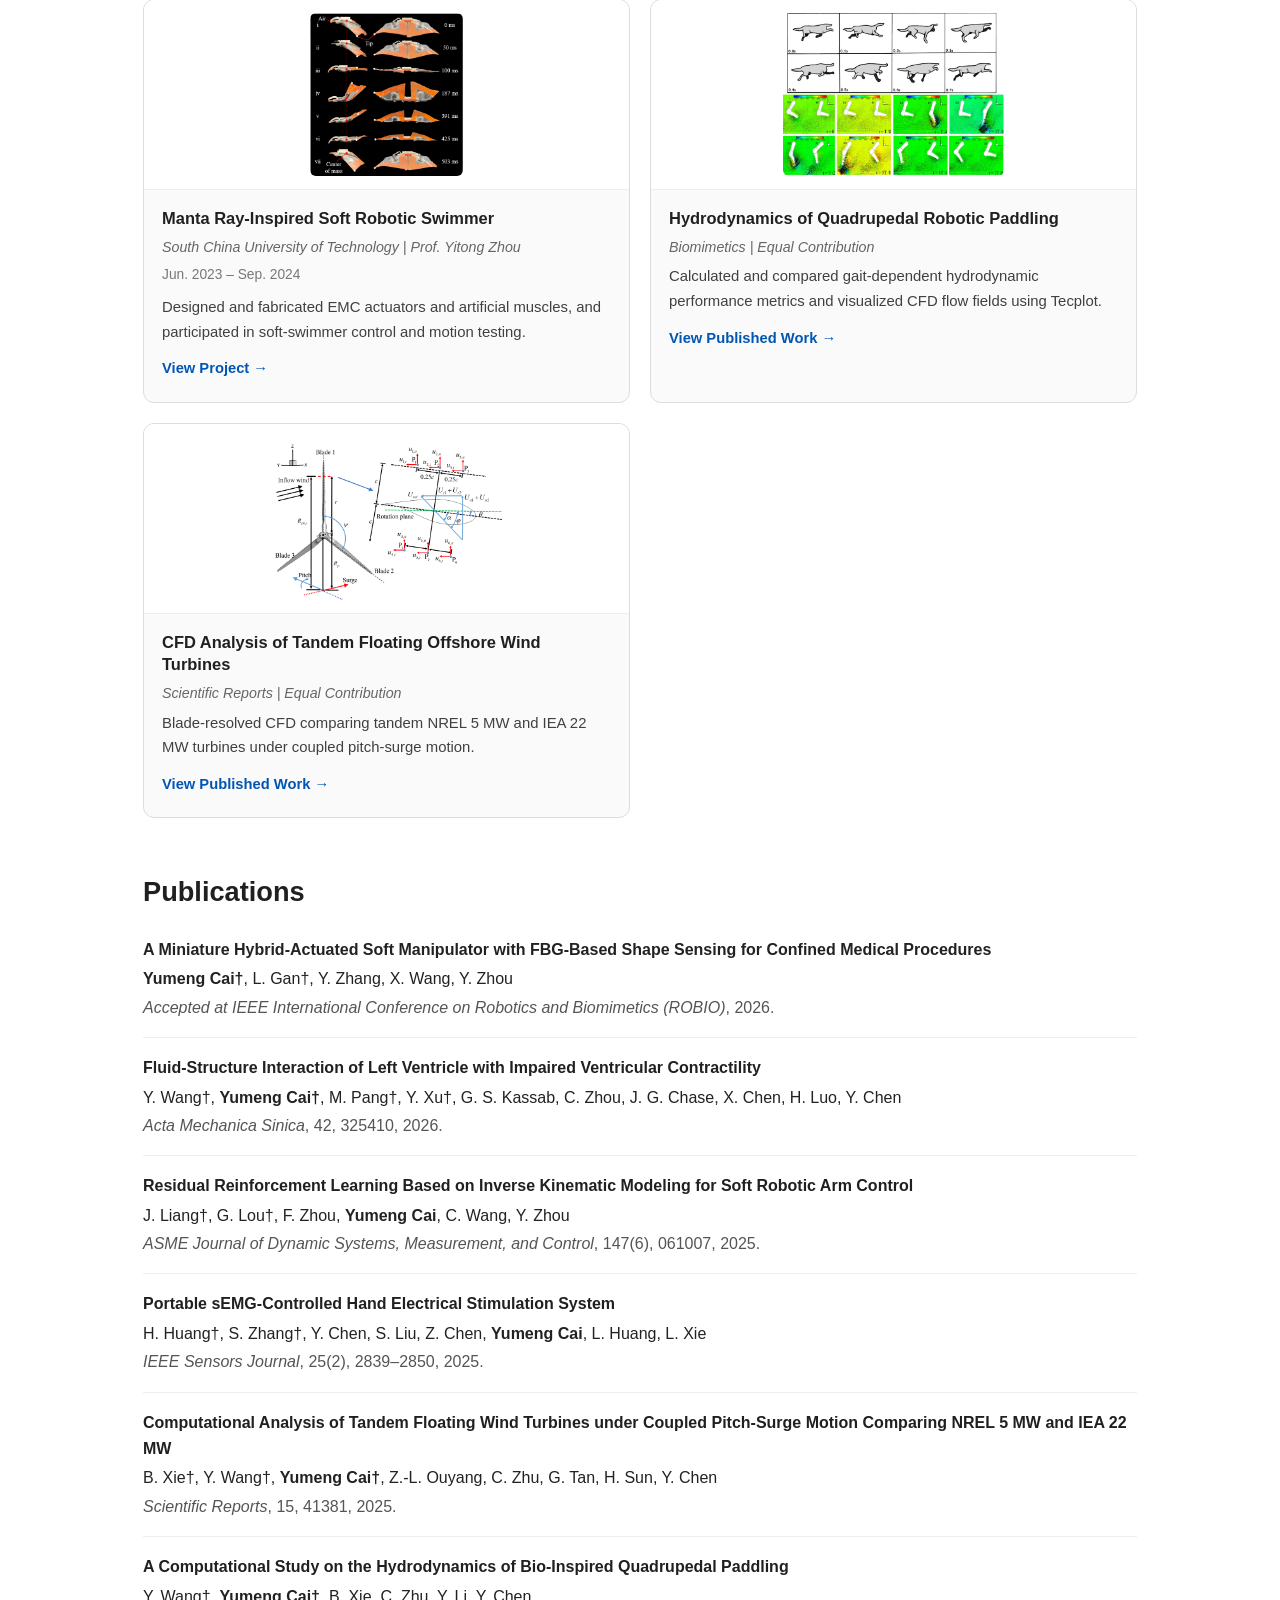
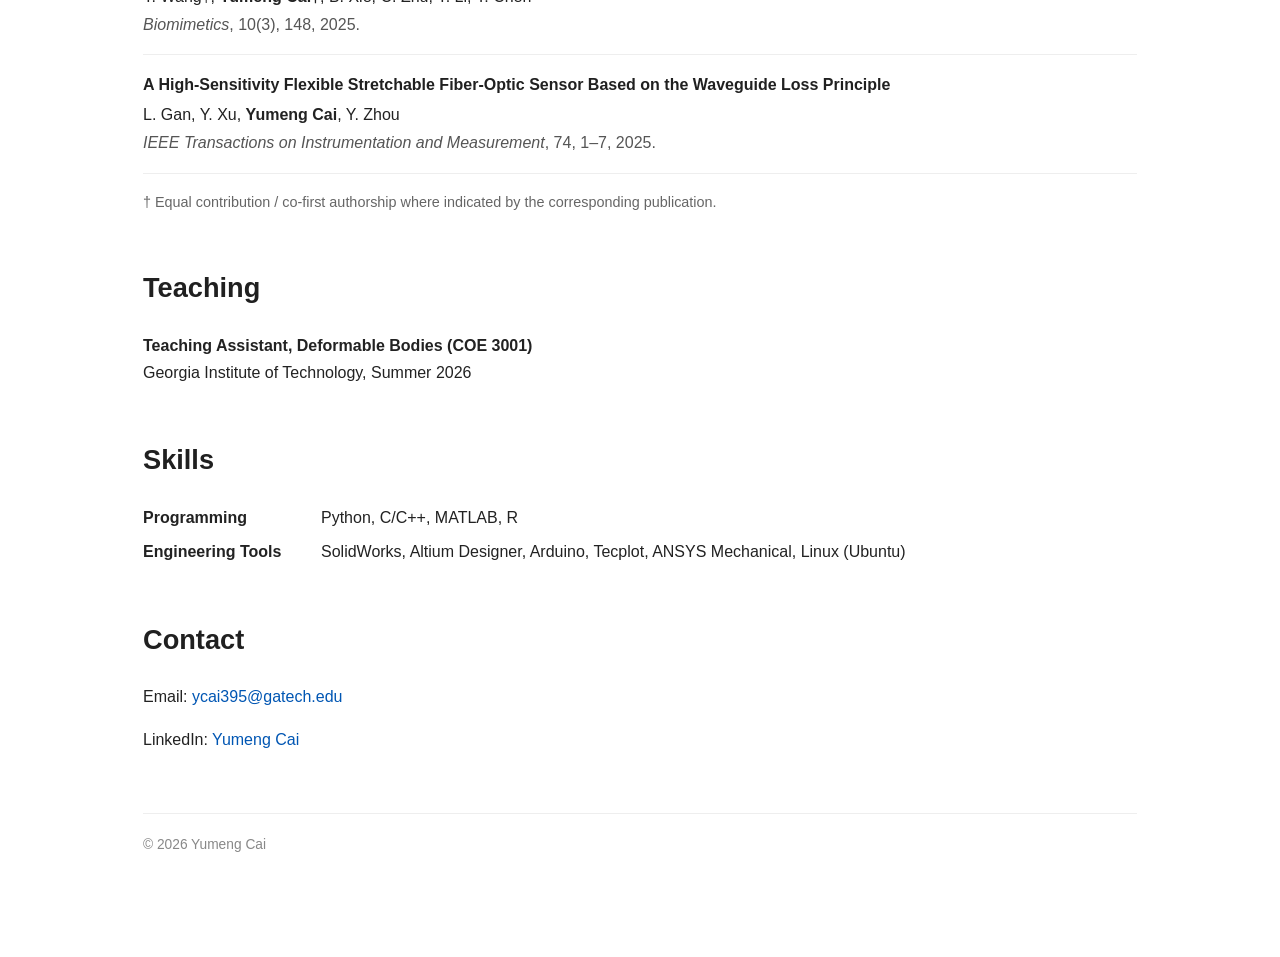
==== commit c5ffed5f: "Add English Google Scholar profile to homepage contact links" ====
--- a/index.html
+++ b/index.html
@@ -100,7 +100,7 @@
       <h1>Yumeng Cai</h1>
       <p class="subtitle">M.S. in Robotics, Georgia Institute of Technology</p>
       <p class="hero-intro">I am a Master's student in Robotics at Georgia Tech, advised by <a href="https://www.biorobotics.gatech.edu/wp/people/jun-ueda/" target="_blank" rel="noopener noreferrer">Prof. Jun Ueda</a>. My research interests include medical and surgical robotics, soft robotics, image-guided robotic systems, sensing, perception, control, and robot learning.</p>
-      <div class="hero-links"><a href="mailto:ycai395@gatech.edu">Email</a><span class="separator">|</span><a href="Yumeng_Cai_CV.pdf" target="_blank">CV (PDF)</a><span class="separator">|</span><a href="https://www.linkedin.com/in/yumeng-cai-98382b378/" target="_blank">LinkedIn</a></div>
+      <div class="hero-links"><a href="mailto:ycai395@gatech.edu">Email</a><span class="separator">|</span><a href="Yumeng_Cai_CV.pdf" target="_blank">CV (PDF)</a><span class="separator">|</span><a href="https://scholar.google.com/citations?user=mX2CHsgAAAAJ&amp;hl=en" target="_blank" rel="noopener noreferrer">Google Scholar</a><span class="separator">|</span><a href="https://www.linkedin.com/in/yumeng-cai-98382b378/" target="_blank">LinkedIn</a></div>
     </div>
   </section>
 
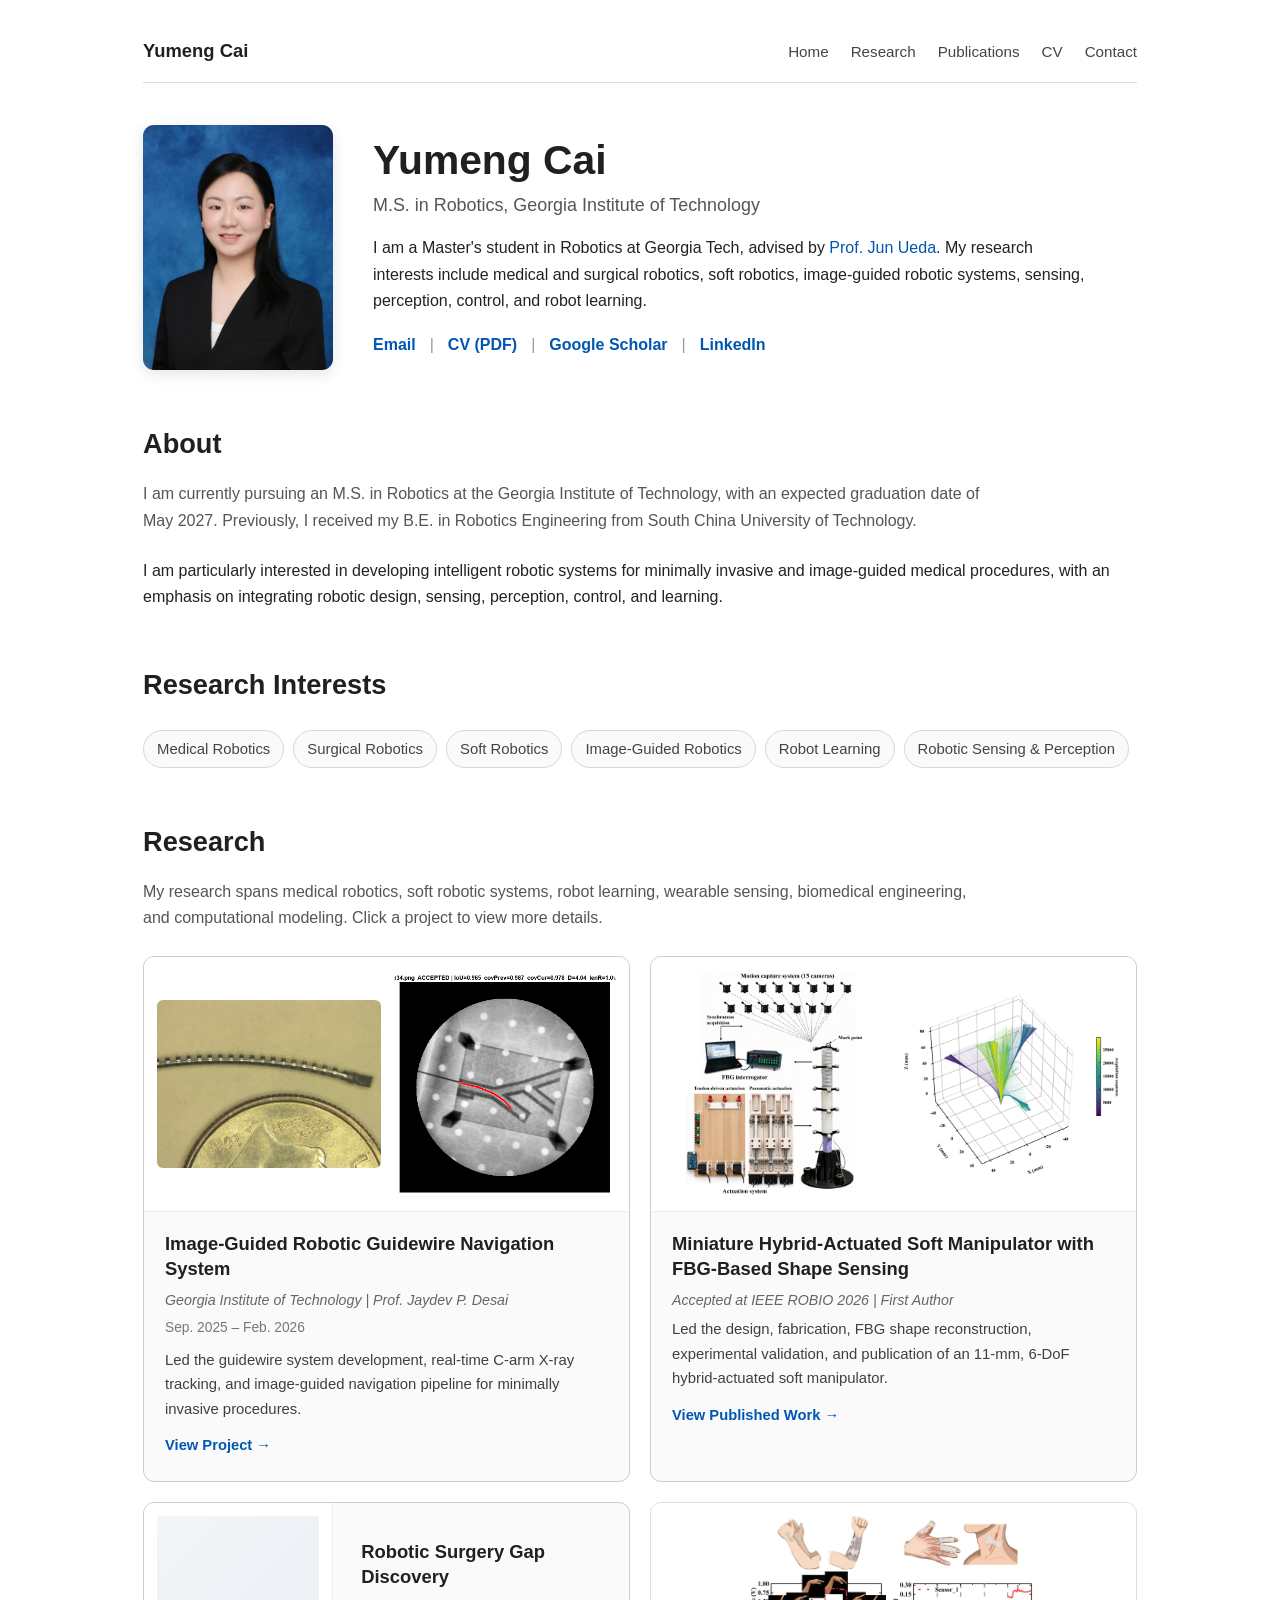
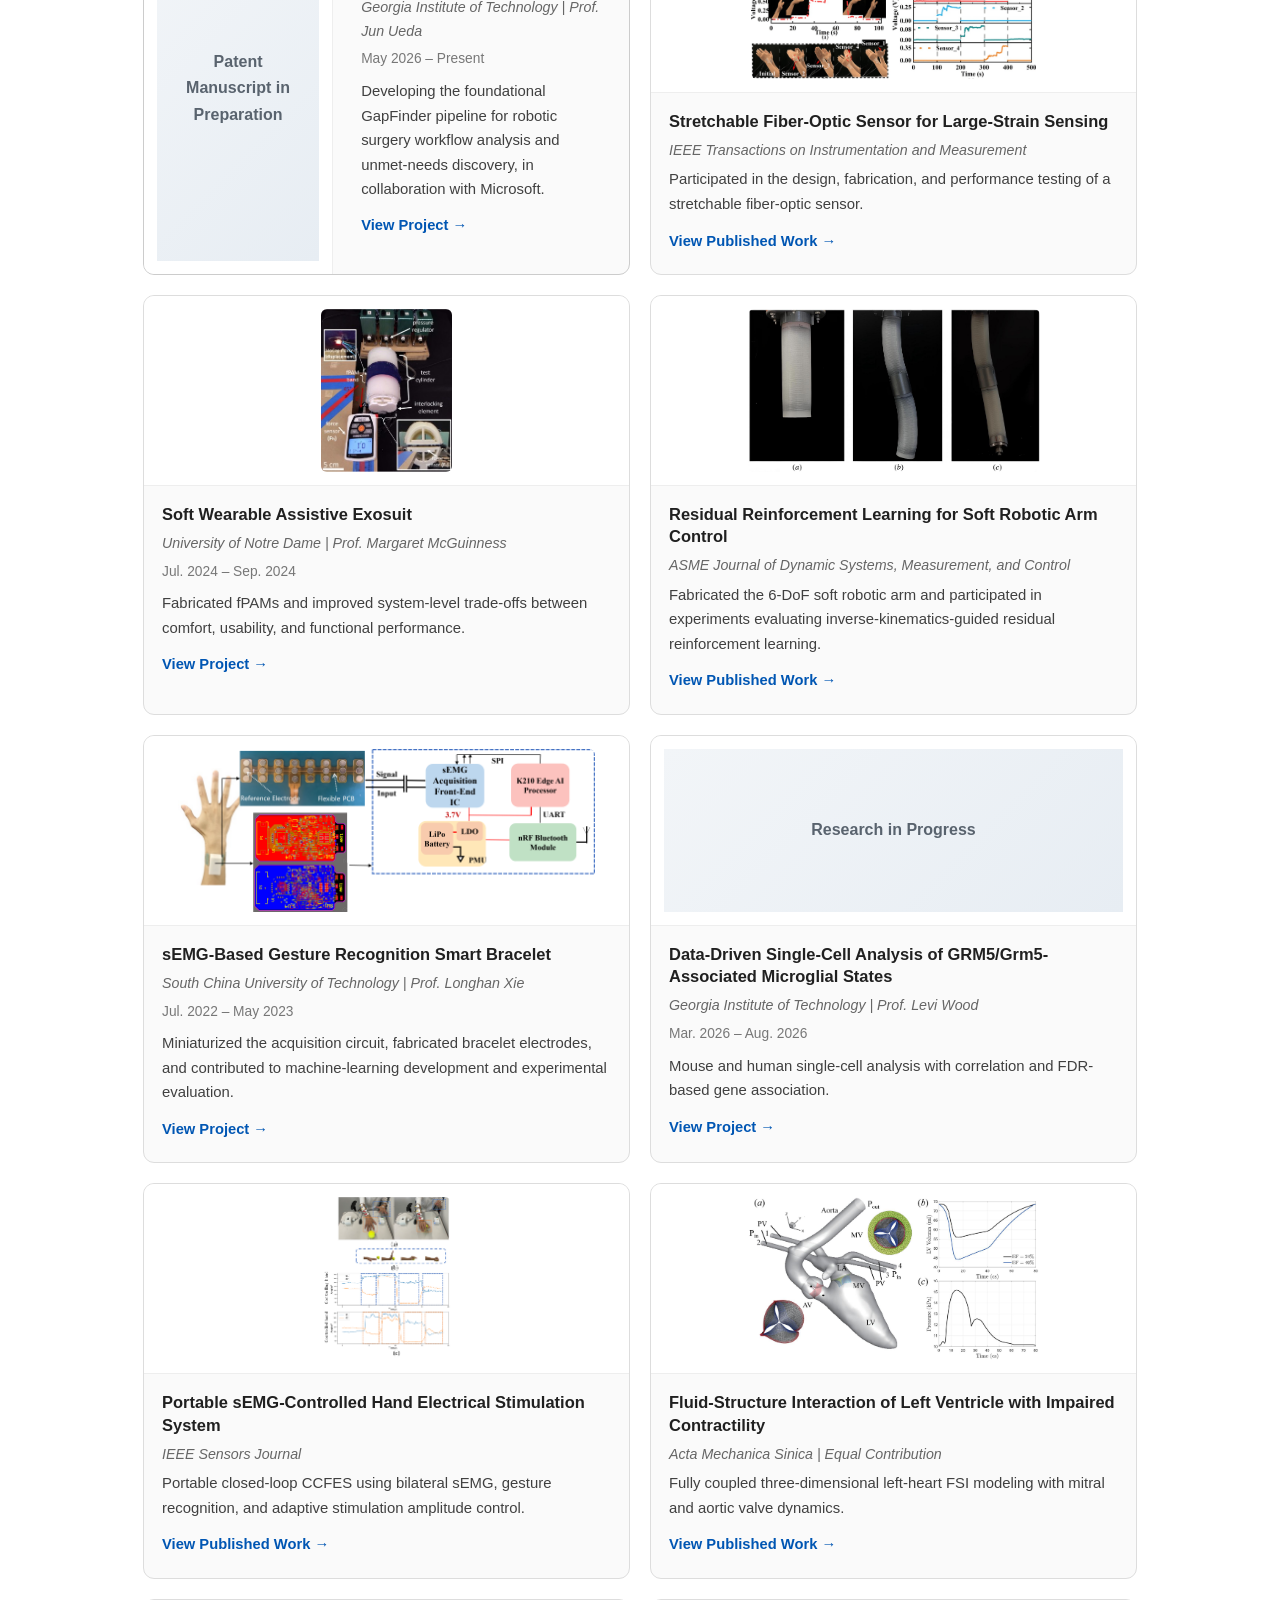
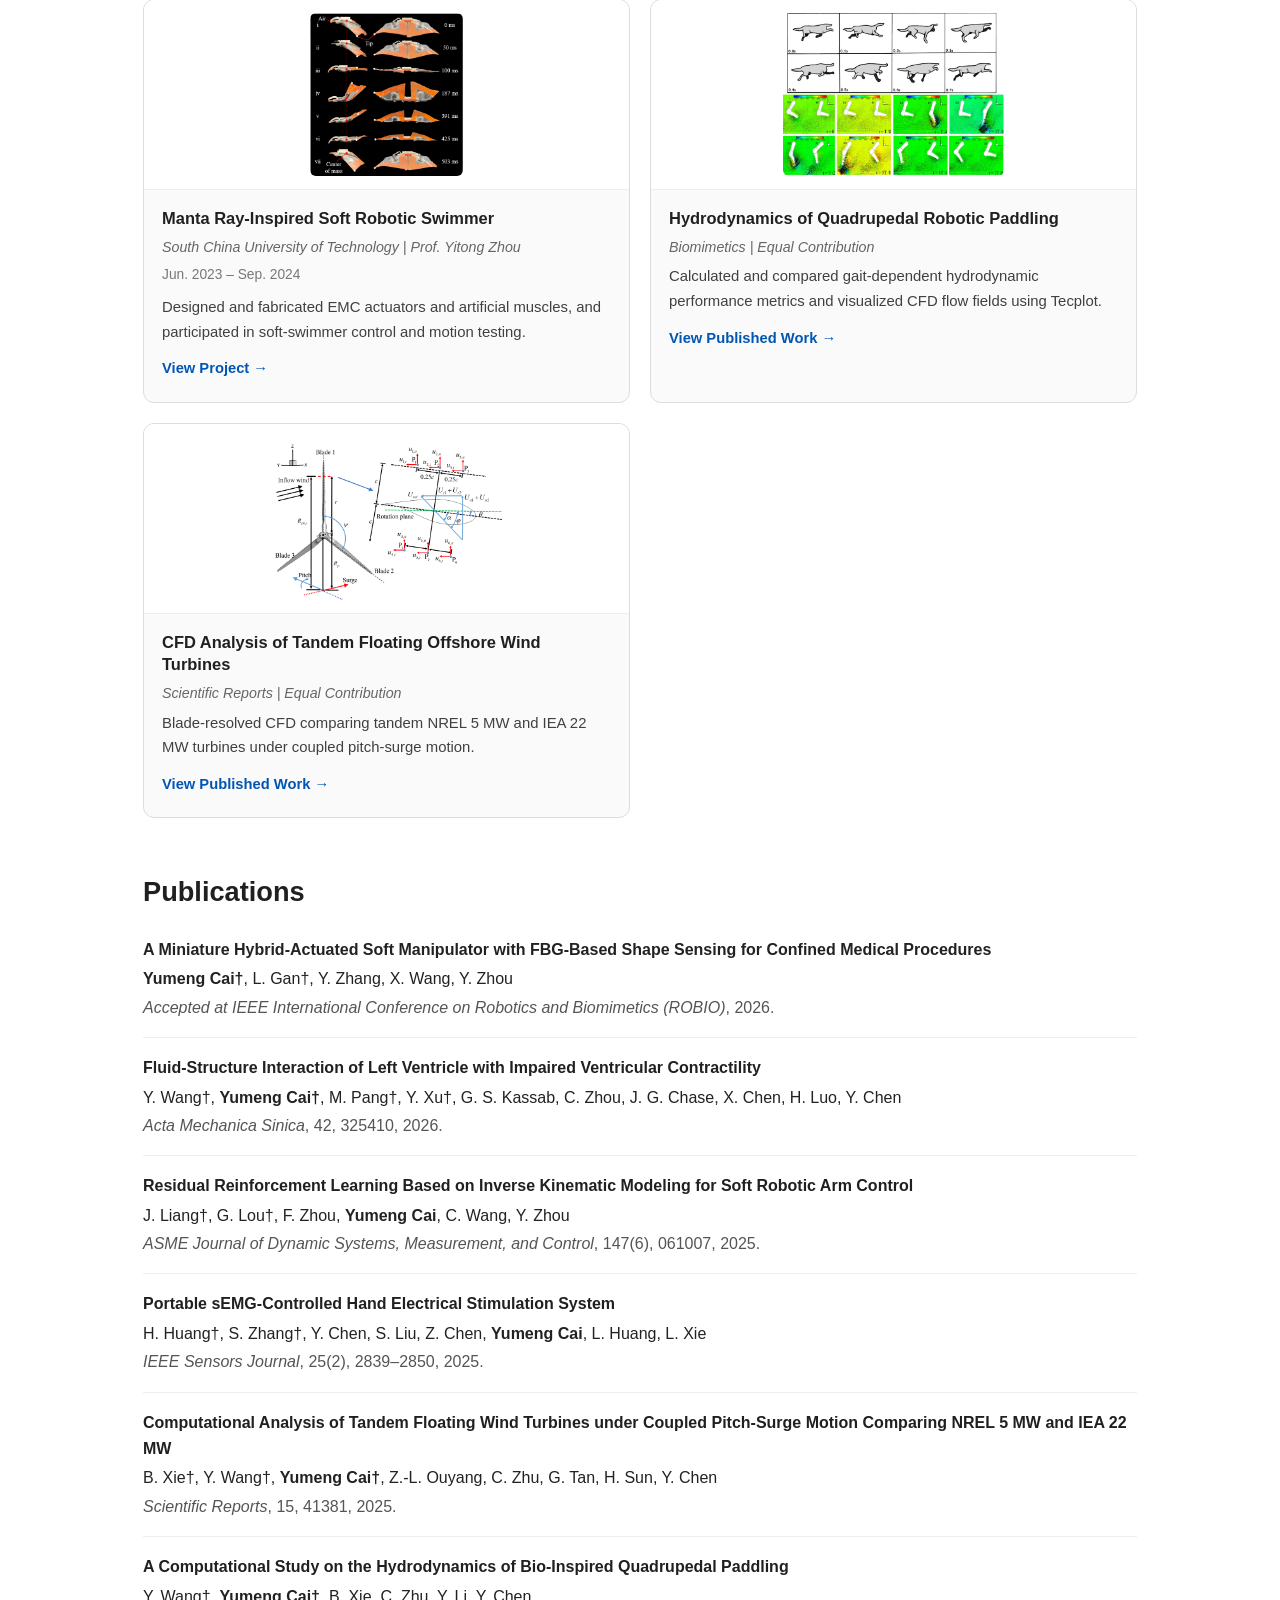
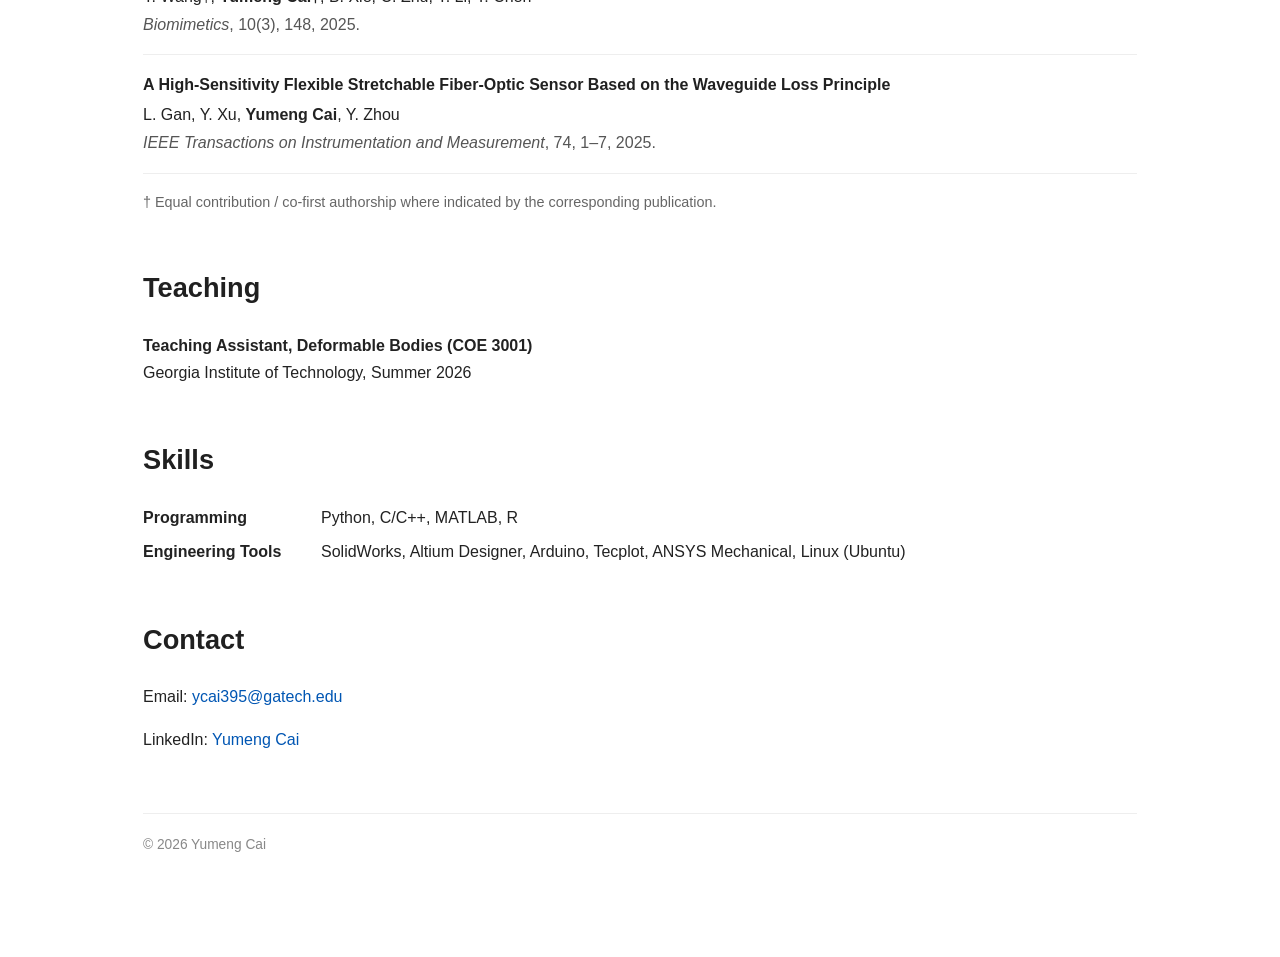
==== commit 757fb8ae: "Set GRM5 single-cell project end date to August 2026" ====
--- a/index.html
+++ b/index.html
@@ -90,7 +90,7 @@
   <header class="topbar">
     <a class="site-name" href="index.html">Yumeng Cai</a>
     <nav class="topnav">
-      <a href="index.html">Home</a><a href="#research">Research</a><a href="#publications">Publications</a><a href="Yumeng_Cai_CV.pdf" target="_blank">CV</a><a href="#contact">Contact</a>
+      <a href="index.html">Home</a><a href="#research">Research</a><a href="#publications">Publications</a><a href="Yumeng%20Cai_CV.pdf" target="_blank">CV</a><a href="#contact">Contact</a>
     </nav>
   </header>
 
@@ -100,7 +100,7 @@
       <h1>Yumeng Cai</h1>
       <p class="subtitle">M.S. in Robotics, Georgia Institute of Technology</p>
       <p class="hero-intro">I am a Master's student in Robotics at Georgia Tech, advised by <a href="https://www.biorobotics.gatech.edu/wp/people/jun-ueda/" target="_blank" rel="noopener noreferrer">Prof. Jun Ueda</a>. My research interests include medical and surgical robotics, soft robotics, image-guided robotic systems, sensing, perception, control, and robot learning.</p>
-      <div class="hero-links"><a href="mailto:ycai395@gatech.edu">Email</a><span class="separator">|</span><a href="Yumeng_Cai_CV.pdf" target="_blank">CV (PDF)</a><span class="separator">|</span><a href="https://scholar.google.com/citations?user=mX2CHsgAAAAJ&amp;hl=en" target="_blank" rel="noopener noreferrer">Google Scholar</a><span class="separator">|</span><a href="https://www.linkedin.com/in/yumeng-cai-98382b378/" target="_blank">LinkedIn</a></div>
+      <div class="hero-links"><a href="mailto:ycai395@gatech.edu">Email</a><span class="separator">|</span><a href="Yumeng%20Cai_CV.pdf" target="_blank">CV (PDF)</a><span class="separator">|</span><a href="https://scholar.google.com/citations?user=mX2CHsgAAAAJ&amp;hl=en" target="_blank" rel="noopener noreferrer">Google Scholar</a><span class="separator">|</span><a href="https://www.linkedin.com/in/yumeng-cai-98382b378/" target="_blank">LinkedIn</a></div>
     </div>
   </section>
 
@@ -119,7 +119,7 @@
       <a class="project-link" href="projects/exosuit.html"><article class="project-card"><div class="project-image"><img src="images/exosuit.jpg" alt="Soft wearable assistive exosuit"></div><div class="project-content"><h3>Soft Wearable Assistive Exosuit</h3><div class="project-meta">University of Notre Dame | Prof. Margaret McGuinness</div><div class="project-date">Jul. 2024 – Sep. 2024</div><p class="project-description">Fabricated fPAMs and improved system-level trade-offs between comfort, usability, and functional performance.</p><span class="view-project">View Project →</span></div></article></a>
       <a class="project-link" href="projects/residual-rl-soft-arm.html"><article class="project-card"><div class="project-image"><img src="images/rrl_soft_arm_robot.png" alt="Soft robotic arm"></div><div class="project-content"><h3>Residual Reinforcement Learning for Soft Robotic Arm Control</h3><div class="project-meta">ASME Journal of Dynamic Systems, Measurement, and Control</div><p class="project-description">Fabricated the 6-DoF soft robotic arm and participated in experiments evaluating inverse-kinematics-guided residual reinforcement learning.</p><span class="view-project">View Published Work →</span></div></article></a>
       <a class="project-link" href="projects/semg.html"><article class="project-card"><div class="project-image"><img src="images/sEMG.png" alt="sEMG gesture recognition bracelet"></div><div class="project-content"><h3>sEMG-Based Gesture Recognition Smart Bracelet</h3><div class="project-meta">South China University of Technology | Prof. Longhan Xie</div><div class="project-date">Jul. 2022 – May 2023</div><p class="project-description">Miniaturized the acquisition circuit, fabricated bracelet electrodes, and contributed to machine-learning development and experimental evaluation.</p><span class="view-project">View Project →</span></div></article></a>
-      <a class="project-link" href="projects/single-cell.html"><article class="project-card"><div class="project-image"><div class="placeholder">Research in Progress</div></div><div class="project-content"><h3>Data-Driven Single-Cell Analysis of GRM5/Grm5-Associated Microglial States</h3><div class="project-meta">Georgia Institute of Technology | Prof. Levi Wood</div><div class="project-date">Mar. 2026 – Present</div><p class="project-description">Mouse and human single-cell analysis with correlation and FDR-based gene association.</p><span class="view-project">View Project →</span></div></article></a>
+      <a class="project-link" href="projects/single-cell.html"><article class="project-card"><div class="project-image"><div class="placeholder">Research in Progress</div></div><div class="project-content"><h3>Data-Driven Single-Cell Analysis of GRM5/Grm5-Associated Microglial States</h3><div class="project-meta">Georgia Institute of Technology | Prof. Levi Wood</div><div class="project-date">Mar. 2026 – Aug. 2026</div><p class="project-description">Mouse and human single-cell analysis with correlation and FDR-based gene association.</p><span class="view-project">View Project →</span></div></article></a>
       <a class="project-link" href="projects/semg-fes.html"><article class="project-card"><div class="project-image"><img src="images/semg_fes_adl_result.png" alt="Task-oriented object-taking demonstration"></div><div class="project-content"><h3>Portable sEMG-Controlled Hand Electrical Stimulation System</h3><div class="project-meta">IEEE Sensors Journal</div><p class="project-description">Portable closed-loop CCFES using bilateral sEMG, gesture recognition, and adaptive stimulation amplitude control.</p><span class="view-project">View Published Work →</span></div></article></a>
       <a class="project-link" href="projects/left-ventricle-fsi.html"><article class="project-card"><div class="project-image"><img src="images/lv_fsi_model.png" alt="Left heart fluid-structure interaction model"></div><div class="project-content"><h3>Fluid-Structure Interaction of Left Ventricle with Impaired Contractility</h3><div class="project-meta">Acta Mechanica Sinica | Equal Contribution</div><p class="project-description">Fully coupled three-dimensional left-heart FSI modeling with mitral and aortic valve dynamics.</p><span class="view-project">View Published Work →</span></div></article></a>
       <a class="project-link" href="projects/manta-ray.html"><article class="project-card"><div class="project-image"><img src="images/manta_ray.png" alt="Manta ray inspired soft robotic swimmer"></div><div class="project-content"><h3>Manta Ray-Inspired Soft Robotic Swimmer</h3><div class="project-meta">South China University of Technology | Prof. Yitong Zhou</div><div class="project-date">Jun. 2023 – Sep. 2024</div><p class="project-description">Designed and fabricated EMC actuators and artificial muscles, and participated in soft-swimmer control and motion testing.</p><span class="view-project">View Project →</span></div></article></a>
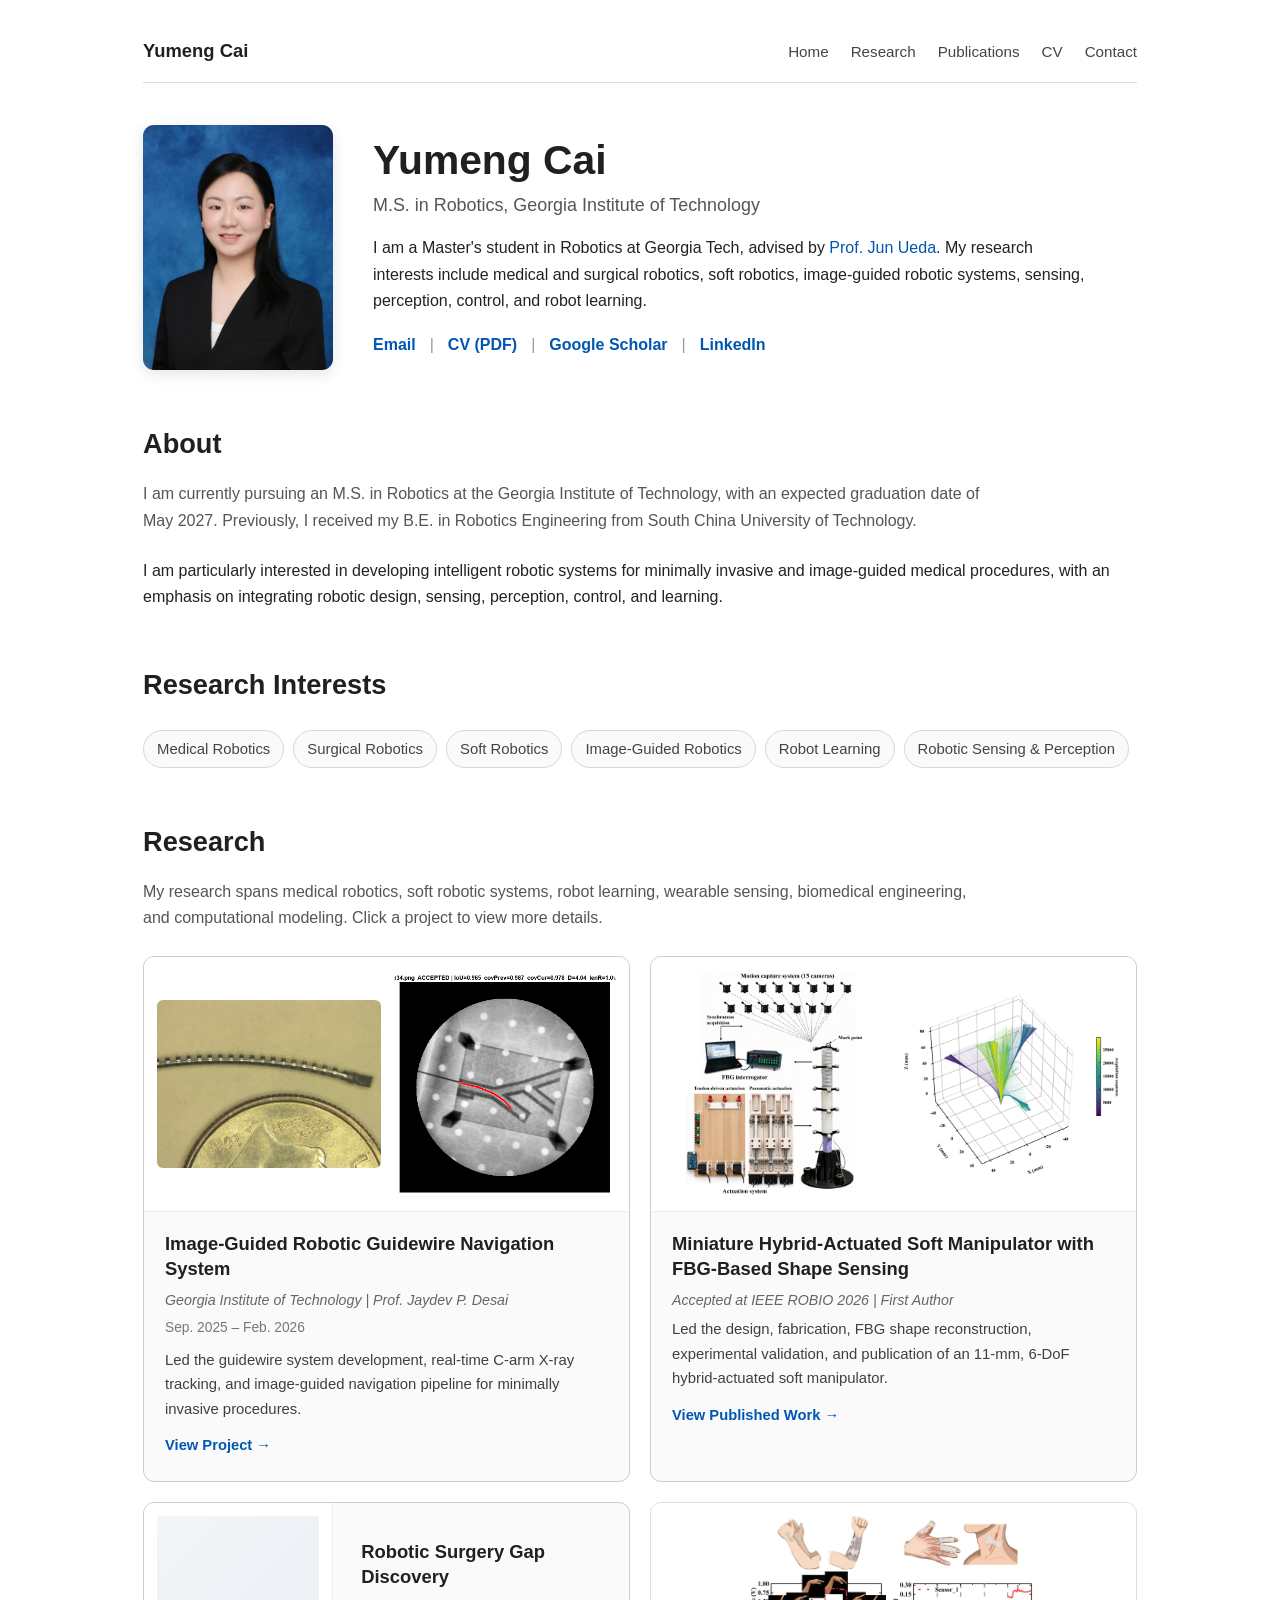
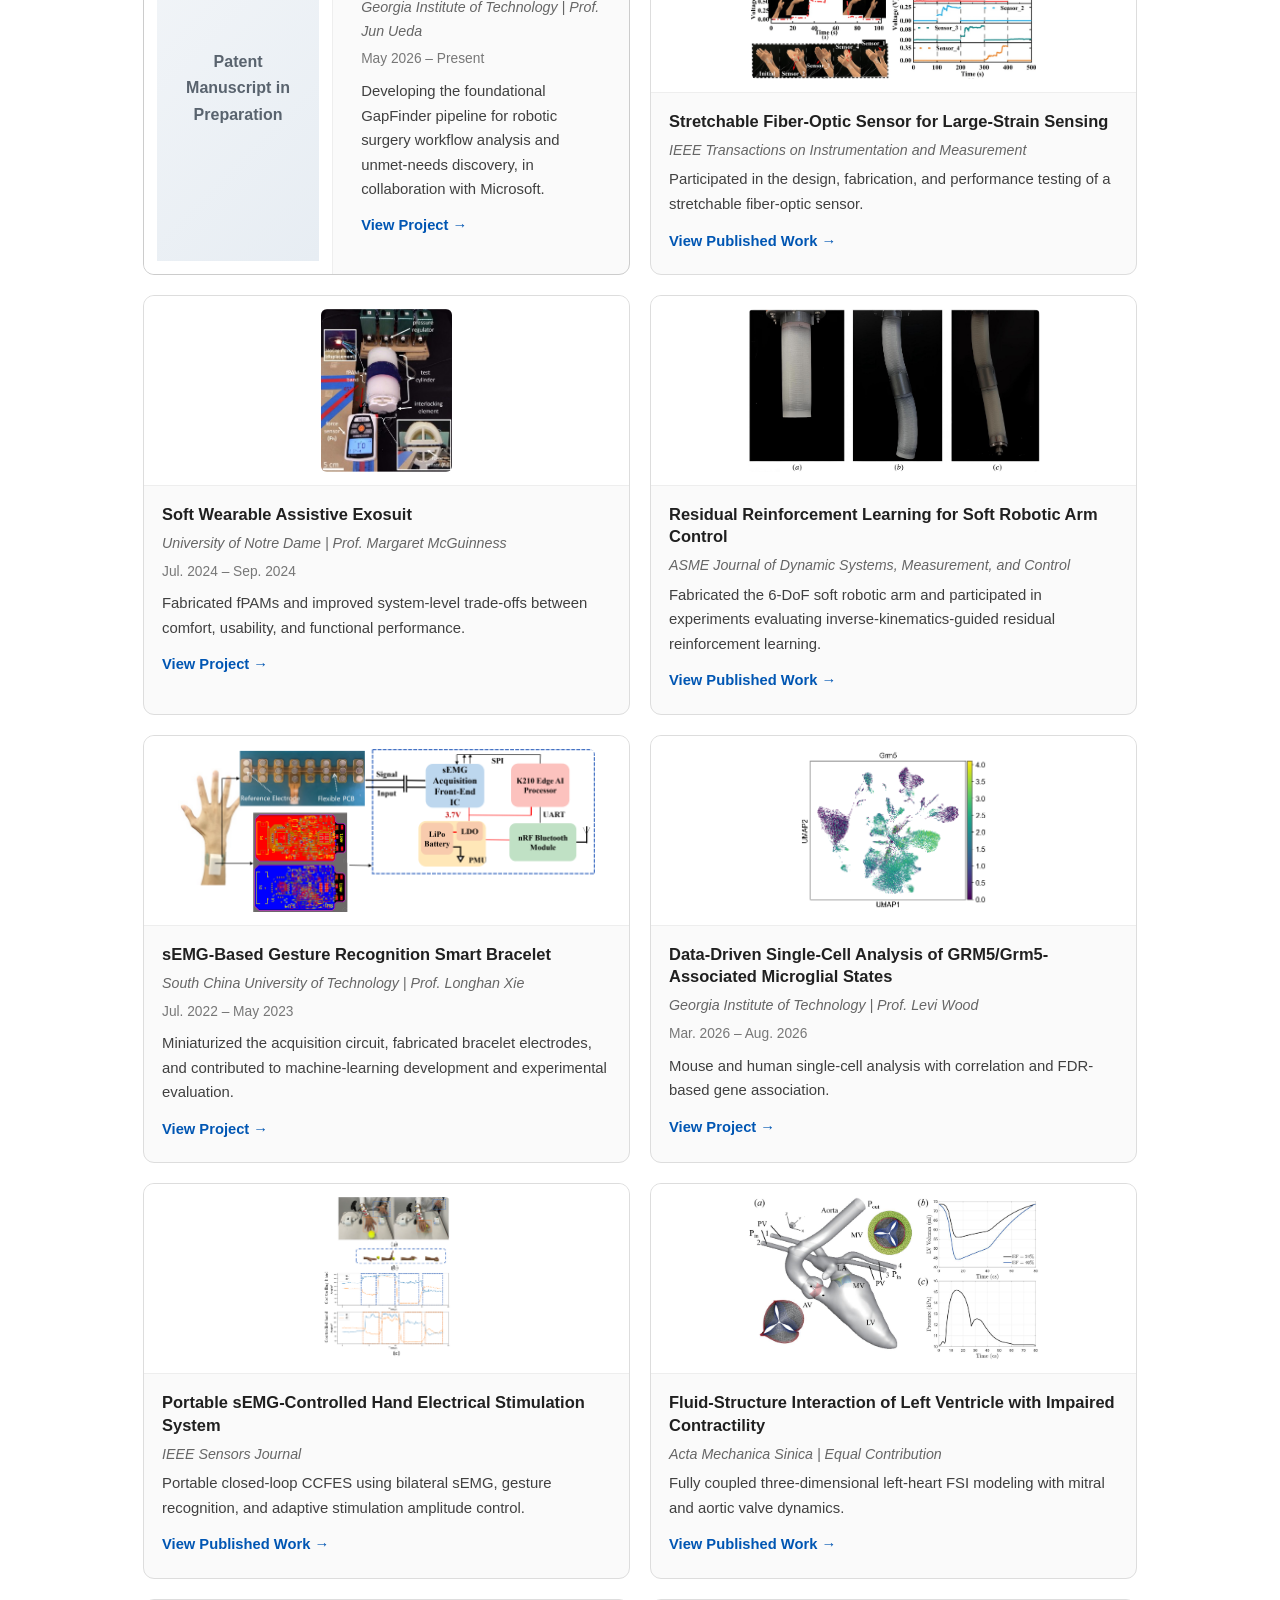
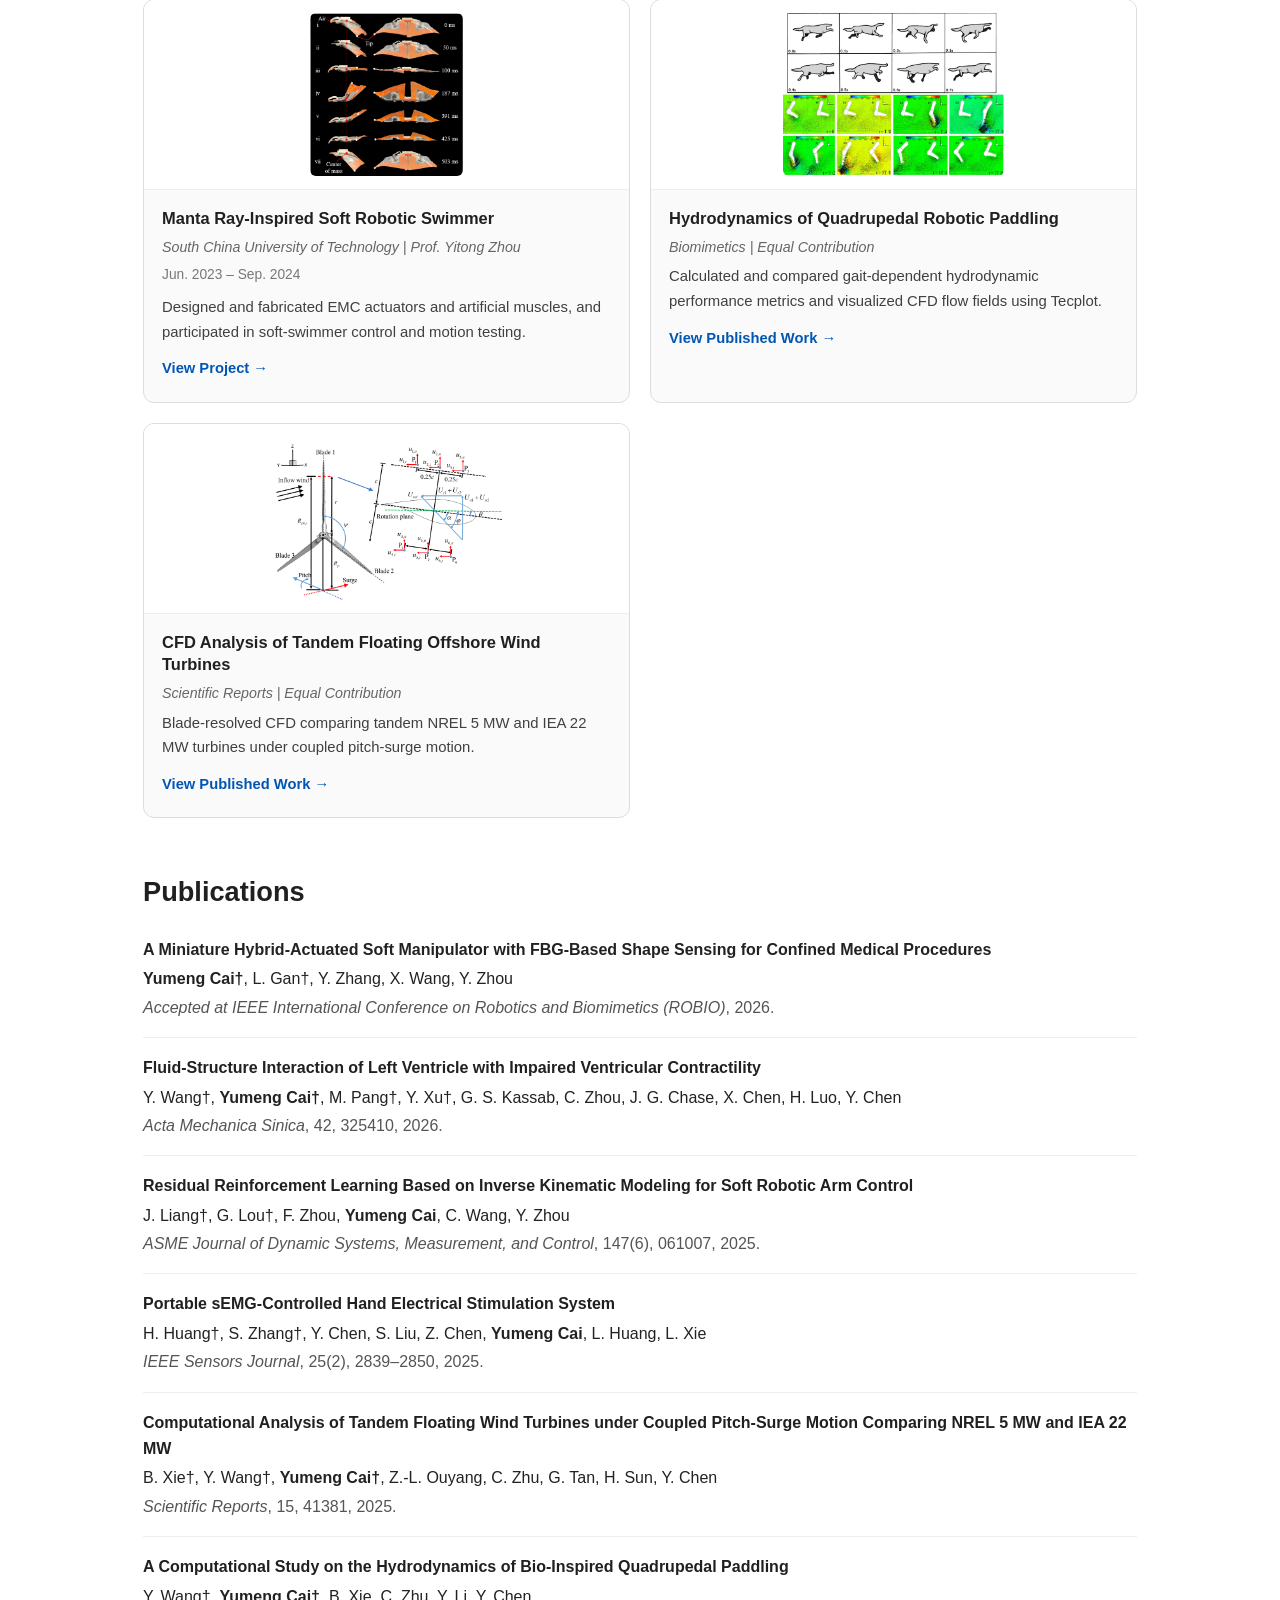
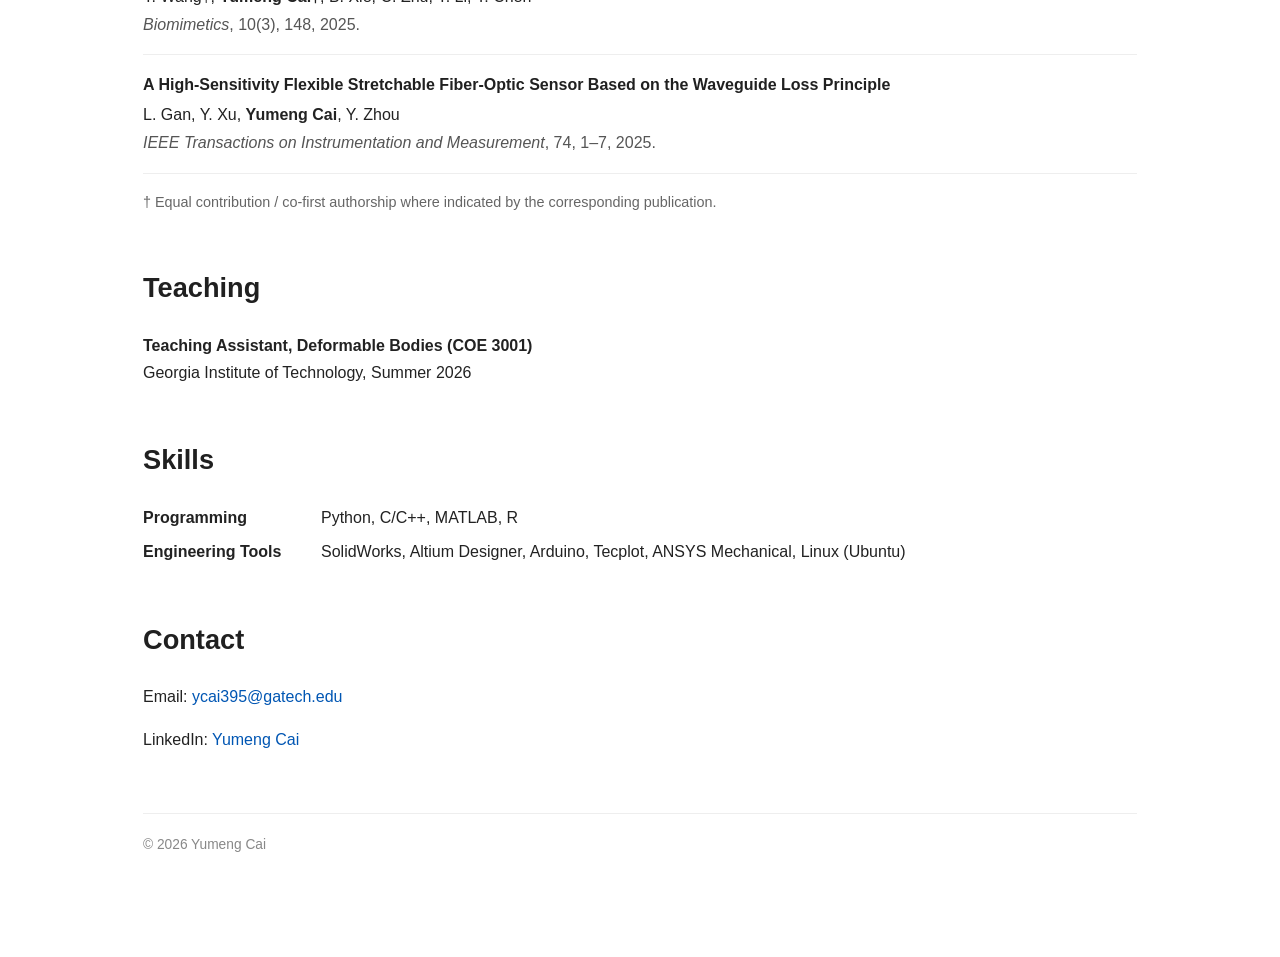
==== commit 3ab4c9ba: "Add Grm5 UMAP figure to project page and homepage cover" ====
--- a/index.html
+++ b/index.html
@@ -119,7 +119,7 @@
       <a class="project-link" href="projects/exosuit.html"><article class="project-card"><div class="project-image"><img src="images/exosuit.jpg" alt="Soft wearable assistive exosuit"></div><div class="project-content"><h3>Soft Wearable Assistive Exosuit</h3><div class="project-meta">University of Notre Dame | Prof. Margaret McGuinness</div><div class="project-date">Jul. 2024 – Sep. 2024</div><p class="project-description">Fabricated fPAMs and improved system-level trade-offs between comfort, usability, and functional performance.</p><span class="view-project">View Project →</span></div></article></a>
       <a class="project-link" href="projects/residual-rl-soft-arm.html"><article class="project-card"><div class="project-image"><img src="images/rrl_soft_arm_robot.png" alt="Soft robotic arm"></div><div class="project-content"><h3>Residual Reinforcement Learning for Soft Robotic Arm Control</h3><div class="project-meta">ASME Journal of Dynamic Systems, Measurement, and Control</div><p class="project-description">Fabricated the 6-DoF soft robotic arm and participated in experiments evaluating inverse-kinematics-guided residual reinforcement learning.</p><span class="view-project">View Published Work →</span></div></article></a>
       <a class="project-link" href="projects/semg.html"><article class="project-card"><div class="project-image"><img src="images/sEMG.png" alt="sEMG gesture recognition bracelet"></div><div class="project-content"><h3>sEMG-Based Gesture Recognition Smart Bracelet</h3><div class="project-meta">South China University of Technology | Prof. Longhan Xie</div><div class="project-date">Jul. 2022 – May 2023</div><p class="project-description">Miniaturized the acquisition circuit, fabricated bracelet electrodes, and contributed to machine-learning development and experimental evaluation.</p><span class="view-project">View Project →</span></div></article></a>
-      <a class="project-link" href="projects/single-cell.html"><article class="project-card"><div class="project-image"><div class="placeholder">Research in Progress</div></div><div class="project-content"><h3>Data-Driven Single-Cell Analysis of GRM5/Grm5-Associated Microglial States</h3><div class="project-meta">Georgia Institute of Technology | Prof. Levi Wood</div><div class="project-date">Mar. 2026 – Aug. 2026</div><p class="project-description">Mouse and human single-cell analysis with correlation and FDR-based gene association.</p><span class="view-project">View Project →</span></div></article></a>
+      <a class="project-link" href="projects/single-cell.html"><article class="project-card"><div class="project-image"><img src="images/FIG2_UMAP_Grm5_all_cells.png" alt="UMAP of Grm5 expression across single cells"></div><div class="project-content"><h3>Data-Driven Single-Cell Analysis of GRM5/Grm5-Associated Microglial States</h3><div class="project-meta">Georgia Institute of Technology | Prof. Levi Wood</div><div class="project-date">Mar. 2026 – Aug. 2026</div><p class="project-description">Mouse and human single-cell analysis with correlation and FDR-based gene association.</p><span class="view-project">View Project →</span></div></article></a>
       <a class="project-link" href="projects/semg-fes.html"><article class="project-card"><div class="project-image"><img src="images/semg_fes_adl_result.png" alt="Task-oriented object-taking demonstration"></div><div class="project-content"><h3>Portable sEMG-Controlled Hand Electrical Stimulation System</h3><div class="project-meta">IEEE Sensors Journal</div><p class="project-description">Portable closed-loop CCFES using bilateral sEMG, gesture recognition, and adaptive stimulation amplitude control.</p><span class="view-project">View Published Work →</span></div></article></a>
       <a class="project-link" href="projects/left-ventricle-fsi.html"><article class="project-card"><div class="project-image"><img src="images/lv_fsi_model.png" alt="Left heart fluid-structure interaction model"></div><div class="project-content"><h3>Fluid-Structure Interaction of Left Ventricle with Impaired Contractility</h3><div class="project-meta">Acta Mechanica Sinica | Equal Contribution</div><p class="project-description">Fully coupled three-dimensional left-heart FSI modeling with mitral and aortic valve dynamics.</p><span class="view-project">View Published Work →</span></div></article></a>
       <a class="project-link" href="projects/manta-ray.html"><article class="project-card"><div class="project-image"><img src="images/manta_ray.png" alt="Manta ray inspired soft robotic swimmer"></div><div class="project-content"><h3>Manta Ray-Inspired Soft Robotic Swimmer</h3><div class="project-meta">South China University of Technology | Prof. Yitong Zhou</div><div class="project-date">Jun. 2023 – Sep. 2024</div><p class="project-description">Designed and fabricated EMC actuators and artificial muscles, and participated in soft-swimmer control and motion testing.</p><span class="view-project">View Project →</span></div></article></a>
